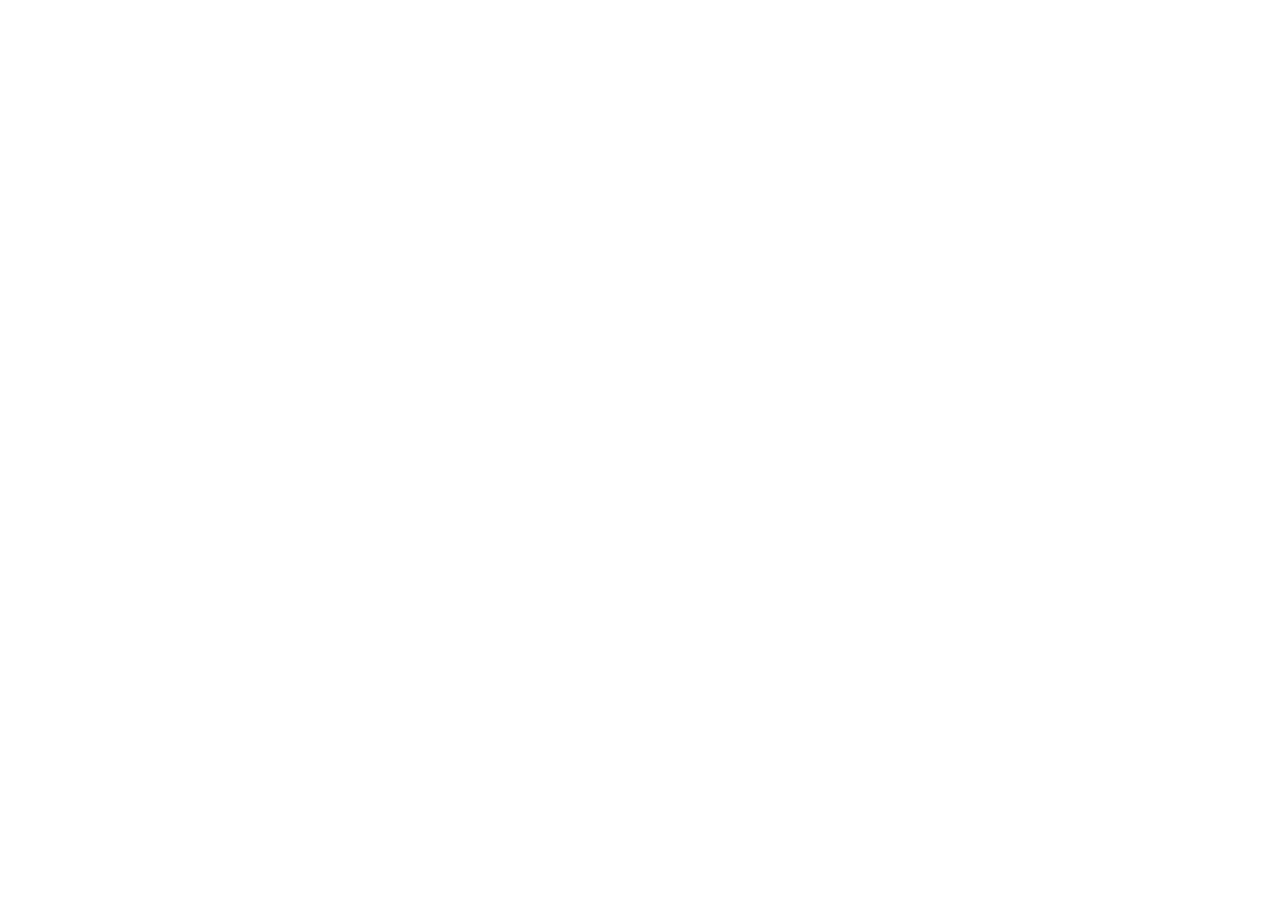
==== index.html @ d6279a49 "トップの動画を広告ムービー（日本語版／英語版）に。プレイ動画はその下のリンクへ" ====
<!DOCTYPE html>
<html lang="ja">
<head>
<meta charset="UTF-8">
<meta name="viewport" content="width=device-width, initial-scale=1">
<title>TRI-ELEMENTS 三属の戦記｜ブラウザで遊べる無料カードバトル</title>
<meta name="description" content="炎・水・草の三属性で戦う、ブラウザで遊べる無料カードバトルゲーム。PC・スマホ対応、登録不要。A free browser card battle game with three elements.">
<meta property="og:title" content="TRI-ELEMENTS 三属の戦記">
<meta property="og:description" content="炎は草に、草は水に、水は炎に強い。ブラウザで遊べる無料カードバトル。">
<meta property="og:image" content="https://chicken-ball.github.io/assets/og.jpg">
<meta property="og:type" content="website">
<meta name="theme-color" content="#0b0d16">
<link rel="icon" href="favicon.png">
<link rel="preconnect" href="https://fonts.googleapis.com">
<link rel="preconnect" href="https://fonts.gstatic.com" crossorigin>
<link rel="stylesheet" href="https://fonts.googleapis.com/css2?family=Zen+Kaku+Gothic+New:wght@400;500;700;900&display=swap">
<link rel="stylesheet" href="style.css">
</head>
<body>

<header class="top">
  <a class="brand" href="#">
    <img src="favicon.png" alt="" width="28" height="28">
    <span>TRI-ELEMENTS</span>
  </a>
  <nav class="menu" id="menu">
    <a href="#how"><span lang="ja">遊び方</span><span lang="en">How to play</span></a>
    <a href="#modes"><span lang="ja">モード</span><span lang="en">Modes</span></a>
    <a href="#rivals"><span lang="ja">ライバル</span><span lang="en">Rivals</span></a>
    <a href="#cards"><span lang="ja">カード</span><span lang="en">Cards</span></a>
    <a href="#updates"><span lang="ja">更新履歴</span><span lang="en">Updates</span></a>
    <a href="#voice"><span lang="ja">声を届ける</span><span lang="en">Feedback</span></a>
  </nav>
  <div class="tools">
    <button class="lang" id="langbtn" type="button" aria-label="Language">EN</button>
    <a class="play small" id="playtop" href="https://chicken-ball.itch.io/tri-elements" target="_blank" rel="noopener"><span lang="ja">遊ぶ</span><span lang="en">Play</span></a>
  </div>
</header>

<!-- ===== ヒーロー ===== -->
<section class="hero">
  <div class="hero-bg"></div>
  <div class="hero-in">
    <img class="logo" src="assets/title-logo.svg" alt="TRI-ELEMENTS 三属の戦記" lang="ja" width="520" height="184">
    <img class="logo" src="assets/title-logo-en.svg" alt="TRI-ELEMENTS: Chronicle of the Three" lang="en" width="520" height="184">
    <p class="lead" lang="ja">炎は草に、草は水に、水は炎に強い。<br>三つの力で戦う、ブラウザで遊べる無料カードバトル。</p>
    <p class="lead" lang="en">Fire beats Grass. Grass beats Water. Water beats Fire.<br>A free card battle game, right in your browser.</p>
    <div class="cta">
      <a class="play" id="playmain" href="https://chicken-ball.itch.io/tri-elements" target="_blank" rel="noopener">
        <span lang="ja">ブラウザで遊ぶ</span><span lang="en">Play in browser</span>
      </a>
      <a class="ghost" href="#where"><span lang="ja">ほかの遊べる場所</span><span lang="en">Other places to play</span></a>
    </div>
    <ul class="badges">
      <li lang="ja">無料</li><li lang="en">Free</li>
      <li lang="ja">登録不要</li><li lang="en">No sign-up</li>
      <li lang="ja">PC・スマホ</li><li lang="en">PC &amp; mobile</li>
      <li lang="ja">日本語／英語</li><li lang="en">EN / JA</li>
      <li lang="ja">広告なし</li><li lang="en">No ads</li>
    </ul>
  </div>
</section>

<!-- ===== 動画 ===== -->
<section class="video">
  <div class="wrap">
    <div class="yt" id="yt" data-ja="yBgnSmdAbbs" data-en="oS2bE16IE30" data-play="D_M2Em2y4sg">
      <img src="assets/shots/ja-02-battle.webp" alt="" loading="lazy">
      <button type="button" aria-label="Play trailer"><i></i></button>
    </div>
    <p class="vnote"><a href="https://youtu.be/D_M2Em2y4sg" target="_blank" rel="noopener"><span lang="ja">実際のプレイ動画も見る ↗</span><span lang="en">Watch real gameplay footage ↗</span></a></p>
  </div>
</section>

<!-- ===== 遊び方 ===== -->
<section id="how" class="how">
  <div class="wrap">
    <h2><span lang="ja">3つのルールで、遊べます</span><span lang="en">Three rules, and you're playing</span></h2>
    <div class="rules">
      <article>
        <svg class="tri" viewBox="0 0 120 110" aria-hidden="true">
          <path d="M60 14 L104 92 L16 92 Z" fill="none" stroke="#5a6478" stroke-width="2"/>
          <circle cx="60" cy="14" r="13" fill="#e0703a"/><circle cx="104" cy="92" r="13" fill="#4cc15a"/><circle cx="16" cy="92" r="13" fill="#3aa0e0"/>
          <text x="60" y="19" text-anchor="middle" font-size="12" fill="#fff" font-weight="900">炎</text>
          <text x="104" y="97" text-anchor="middle" font-size="12" fill="#fff" font-weight="900">草</text>
          <text x="16" y="97" text-anchor="middle" font-size="12" fill="#fff" font-weight="900">水</text>
          <path d="M72 30 L94 70" stroke="#e0703a" stroke-width="3" marker-end="url(#ar)"/>
          <path d="M88 92 L32 92" stroke="#4cc15a" stroke-width="3" marker-end="url(#ar)"/>
          <path d="M26 70 L48 30" stroke="#3aa0e0" stroke-width="3" marker-end="url(#ar)"/>
          <defs><marker id="ar" markerWidth="8" markerHeight="8" refX="6" refY="4" orient="auto"><path d="M0 0 L8 4 L0 8 Z" fill="#cbd3e1"/></marker></defs>
        </svg>
        <h3><span lang="ja">属性の相性</span><span lang="en">Elements</span></h3>
        <p lang="ja">有利な属性で攻撃すると、攻撃力+2。相手の色を見て、誰を出すか決めます。</p>
        <p lang="en">Attack with the advantaged element for +2 ATK. Read the enemy's colors before you play.</p>
      </article>
      <article>
        <div class="mode-pic"><span class="card-atk">⚔</span><span class="card-def">🛡</span></div>
        <h3><span lang="ja">攻めるか、守るか</span><span lang="en">Attack or defend</span></h3>
        <p lang="ja">モンスターは攻撃モードか防御モード。殴り合いで勝てない相手には、横に倒して受け止めます。</p>
        <p lang="en">Every monster is in Attack or Defense Mode. Can't win the fight? Turn it sideways and absorb the hit.</p>
      </article>
      <article>
        <div class="mode-pic slots"><i></i><i class="mid"></i><i></i></div>
        <h3><span lang="ja">並び順が勝敗を分ける</span><span lang="en">Where you stand matters</span></h3>
        <p lang="ja">場は3枠だけ。隣に誰がいるかで強さが変わるカードで、陣形を組み立てます。</p>
        <p lang="en">Only three slots. Some cards grow stronger depending on who stands beside them — build your formation.</p>
      </article>
    </div>
    <p class="note" lang="ja">最初の対戦が、遊び方を教えてくれます。説明書は要りません。</p>
    <p class="note" lang="en">The first battle teaches you how to play. No manual needed.</p>
  </div>
</section>

<!-- ===== モード ===== -->
<section id="modes" class="modes">
  <div class="wrap">
    <h2><span lang="ja">遊べるモード</span><span lang="en">Ways to play</span></h2>
    <div class="grid modes-grid">
      <article><img src="assets/icons/icon_adventure.webp" alt="" loading="lazy"><h3><span lang="ja">冒険</span><span lang="en">Adventure</span></h3><p lang="ja">9つのエリア、27人のライバル。それぞれが自分のデッキと戦い方を持っています。勝つとパックがもらえます。</p><p lang="en">Nine lands, 27 rivals, each with their own deck and style. Win to earn card packs.</p></article>
      <article><img src="assets/icons/icon_freebattle.webp" alt="" loading="lazy"><h3><span lang="ja">フリーバトル</span><span lang="en">Free Battle</span></h3><p lang="ja">好きな相手と、3段階の難しさで。「極」で5回勝つと、そのキャラクターのカードが手に入ります。</p><p lang="en">Any rival, three difficulties. Beat one five times on Extreme to earn their character card.</p></article>
      <article><img src="assets/icons/icon_draft.webp" alt="" loading="lazy"><h3><span lang="ja">選定の儀</span><span lang="en">Rite of Choosing</span></h3><p lang="ja">2枚1組から1枚を選んでその場でデッキを組み、5人と連戦。持っていないカードも使えます。</p><p lang="en">Draft a deck from pairs on the spot and fight five rivals in a row — even with cards you don't own.</p></article>
      <article><img src="assets/icons/icon_draft.webp" alt="" loading="lazy"><h3><span lang="ja">今日の選定の儀</span><span lang="en">Daily Rite</span></h3><p lang="ja">毎日、全員が同じカード・同じ相手。その日の最高点でランキング。水曜と土曜は特別ルールの日で、3位までに絵違いカードの景品。</p><p lang="en">Everyone gets the same cards and rivals each day. Compete on the ranking. Wednesdays and Saturdays are special rule days — the top 3 win an alternate-art card.</p></article>
      <article><img src="assets/icons/icon_collection.webp" alt="" loading="lazy"><h3><span lang="ja">図鑑とデッキ</span><span lang="en">Library &amp; decks</span></h3><p lang="ja">全182種のカードと、隠しキャラクターカード27種。デッキは8つまで保存できます。</p><p lang="en">182 cards plus 27 hidden character cards. Save up to eight decks.</p></article>
      <article><img src="assets/icons/icon_deck.webp" alt="" loading="lazy"><h3><span lang="ja">セーブの心配なし</span><span lang="en">Your save is safe</span></h3><p lang="ja">進行は自動で保存され、バックアップも自動。ブラウザのデータを消しても、復元コードで元に戻せます。</p><p lang="en">Progress saves automatically and is backed up. Clear your browser by mistake? A recovery code brings it all back.</p></article>
    </div>
  </div>
</section>

<!-- ===== ライバル ===== -->
<section id="rivals" class="rivals">
  <div class="wrap">
    <h2><span lang="ja">27人のライバル</span><span lang="en">27 rivals</span></h2>
    <p class="sub" lang="ja">草原の見習いから、星の王座に座る者まで。誰もが自分のデッキで待っています。</p>
    <p class="sub" lang="en">From a meadow apprentice to the one on the star throne — every one of them waits with a deck of their own.</p>
    <div id="rivalgrid" class="rivalgrid"></div>
  </div>
</section>

<!-- ===== カード ===== -->
<section id="cards" class="cards">
  <div class="wrap">
    <h2><span lang="ja">カード</span><span lang="en">The cards</span></h2>
    <p class="sub" lang="ja">第1弾から第5弾まで、全182種。パックを開けて集め、30枚のデッキを組みます。</p>
    <p class="sub" lang="en">182 cards across five sets. Open packs, collect them, and build your 30-card deck.</p>
    <div id="cardgrid" class="cardgrid"></div>
    <div class="alt">
      <div class="alt-pics">
        <img src="assets/alt/f03.webp" alt="" loading="lazy"><img src="assets/alt/w03.webp" alt="" loading="lazy"><img src="assets/alt/g07.webp" alt="" loading="lazy">
      </div>
      <div class="alt-text">
        <h3><span lang="ja">絵違いカード</span><span lang="en">Alternate-art cards</span></h3>
        <p lang="ja">背景まで描いた特別なイラストのカード。「今日の選定の儀」の特別ルールの日（水・土）に、ランキング3位までに入った人へ1枚ずつ。</p>
        <p lang="en">Special full-illustration versions of familiar cards. Awarded to the top 3 of the Daily Rite on special rule days (Wed &amp; Sat).</p>
      </div>
    </div>
  </div>
</section>

<!-- ===== スクリーンショット ===== -->
<section class="shots">
  <div class="wrap">
    <h2><span lang="ja">画面</span><span lang="en">Screens</span></h2>
    <div class="shotrow" id="shotrow"></div>
  </div>
</section>

<!-- ===== 遊べる場所 ===== -->
<section id="where" class="where">
  <div class="wrap">
    <h2><span lang="ja">遊べる場所</span><span lang="en">Where to play</span></h2>
    <div class="places">
      <a href="https://chicken-ball.itch.io/tri-elements" target="_blank" rel="noopener"><b>itch.io</b><span lang="ja">日本語／英語。更新がいちばん早い</span><span lang="en">EN / JA. Updated first</span></a>
      <a href="https://plicy.net/GamePlay/237147" target="_blank" rel="noopener" id="plicylink"><b>PLiCy</b><span lang="ja">日本のフリーゲーム投稿サイト</span><span lang="en">Japanese free-game site</span></a>
      <a href="https://freegame-mugen.jp/browser/game_15439.html" target="_blank" rel="noopener"><b><span lang="ja">フリーゲーム夢現</span><span lang="en">Freegame Mugen</span></b><span lang="ja">紹介ページとレビュー</span><span lang="en">Listing &amp; reviews (JA)</span></a>
      <a href="https://www.youtube.com/channel/UCMPZ3TIDnj241pJzRtJsGNg" target="_blank" rel="noopener"><b>YouTube</b><span lang="ja">紹介動画</span><span lang="en">Trailers</span></a>
    </div>
    <p class="note" lang="ja">セーブは遊んだ場所ごとに別です。別の場所へ移るときは、設定→データの「引き継ぎコード」を使ってください。</p>
    <p class="note" lang="en">Saves are separate per site. Use the transfer code in Settings → Data to move between them.</p>
  </div>
</section>

<!-- ===== 更新履歴 ===== -->
<section id="updates" class="updates">
  <div class="wrap">
    <h2><span lang="ja">更新履歴</span><span lang="en">Updates</span></h2>
    <ol class="timeline" id="timeline"></ol>
  </div>
</section>

<!-- ===== 声を届ける ===== -->
<section id="voice" class="voice">
  <div class="wrap narrow">
    <h2><span lang="ja">声を届ける</span><span lang="en">Send a word</span></h2>
    <p lang="ja">このゲームは、ひとりで作っています。「ここが難しかった」「このカードが好き」「ここが変」——ひとことで十分です。返事はできないことが多いですが、ぜんぶ読みます。</p>
    <p lang="en">This game is made by one person. "This part was too hard", "I love this card", "this looks broken" — a single line is plenty. I may not be able to reply, but I read everything.</p>
    <form id="voiceform" novalidate>
      <label><span lang="ja">名前（任意）</span><span lang="en">Name (optional)</span><input type="text" name="name" maxlength="40" autocomplete="nickname"></label>
      <label><span lang="ja">内容</span><span lang="en">Message</span><textarea name="msg" maxlength="2000" rows="5" required></textarea></label>
      <input type="text" name="hp" class="hp" tabindex="-1" autocomplete="off" aria-hidden="true">
      <div class="formrow">
        <button class="play" type="submit"><span lang="ja">送る</span><span lang="en">Send</span></button>
        <span class="formmsg" id="formmsg" aria-live="polite"></span>
      </div>
      <p class="tiny" lang="ja">名前と内容だけが作者に届きます。メールアドレスや端末の情報は送られません。</p>
      <p class="tiny" lang="en">Only your name and message are sent. No email address or device data.</p>
    </form>
  </div>
</section>

<footer class="foot">
  <div class="wrap">
    <div class="credits">
      <p><b>TRI-ELEMENTS 三属の戦記</b> — <span lang="ja">企画・制作</span><span lang="en">Made by</span> Chicken-Ball</p>
      <p lang="ja">カードとキャラクターのイラストにはAI生成画像を使い、人の手で選定・修正しています。音楽は制作者が許諾を得て使用しています。</p>
      <p lang="en">Card and character illustrations use AI-generated images, curated and retouched by hand. Music is used with permission.</p>
      <p lang="ja">ゲームは、難しさとカードの調整のために匿名の遊び方データ（どこまで進んだか・対戦の結果・使ったデッキ）を送ります。名前は送りません。ゲーム内の設定でいつでも止められます。</p>
      <p lang="en">The game sends anonymous play statistics (progress, battle results, decks used) to tune the balance. No names are sent. You can turn it off in the game's settings at any time.</p>
    </div>
    <p class="copy">© 2026 Chicken-Ball</p>
  </div>
</footer>

<script src="app.js"></script>
</body>
</html>
---- style.css ----
/* TRI-ELEMENTS ホームページ。ゲームと同じ、夜の地に金の差し色。軽く、読みやすく。 */
:root{
  --bg:#0b0d16;--bg2:#121626;--panel:#161b2c;--line:#2a3247;
  --ink:#eae4d4;--sub:#a8b0c0;--gold:#d9b25f;--gold2:#f3d27a;
  --fire:#e0703a;--water:#3aa0e0;--grass:#4cc15a;
  --font:"Zen Kaku Gothic New","Hiragino Sans","Yu Gothic",system-ui,sans-serif;
}
*{box-sizing:border-box}
html{scroll-behavior:smooth;scroll-padding-top:64px}
body{margin:0;background:var(--bg);color:var(--ink);font:16px/1.75 var(--font);-webkit-font-smoothing:antialiased}
img{max-width:100%;display:block}
a{color:var(--gold2)}
h2{font-size:clamp(22px,3.4vw,30px);font-weight:900;letter-spacing:.02em;margin:0 0 10px;text-wrap:balance}
h2::after{content:"";display:block;width:44px;height:3px;margin-top:10px;background:linear-gradient(90deg,var(--fire),var(--water),var(--grass));border-radius:2px}
h3{font-size:17px;font-weight:900;margin:8px 0 4px}
p{margin:6px 0}
.wrap{max-width:1080px;margin:0 auto;padding:0 20px}
.wrap.narrow{max-width:680px}
section{padding:64px 0}
.sub{color:var(--sub);max-width:640px}
.note{color:var(--sub);font-size:14px;margin-top:18px}
.tiny{color:var(--sub);font-size:12.5px}

/* 言語：body[data-lang] に合わないほうを消す */
[lang="en"]{display:none}
body[data-lang="en"] [lang="en"]{display:revert}
body[data-lang="en"] [lang="ja"]{display:none}
body[data-lang="en"] span[lang="en"],body span[lang="ja"]{display:inline}
body[data-lang="en"] span[lang="ja"]{display:none}
body[data-lang="en"] img.logo[lang="en"]{display:block}
body[data-lang="en"] li[lang="en"]{display:inline-block}

/* ---- ヘッダー ---- */
.top{position:sticky;top:0;z-index:20;display:flex;align-items:center;gap:16px;padding:10px 20px;
  background:#0b0d16cc;backdrop-filter:blur(10px);border-bottom:1px solid #ffffff12}
.brand{display:flex;align-items:center;gap:8px;color:var(--ink);text-decoration:none;font-weight:900;letter-spacing:.06em}
.brand img{border-radius:6px}
.menu{display:flex;gap:18px;margin-left:auto;font-size:14px}
.menu a{color:var(--sub);text-decoration:none;font-weight:700}
.menu a:hover{color:var(--ink)}
.tools{display:flex;align-items:center;gap:10px}
.lang{background:none;border:1px solid var(--line);color:var(--sub);border-radius:999px;padding:4px 12px;font:700 13px var(--font);cursor:pointer}
.lang:hover{color:var(--ink);border-color:var(--sub)}
@media (max-width:760px){.menu{display:none}}

/* ---- ボタン ---- */
.play{display:inline-flex;align-items:center;justify-content:center;gap:8px;padding:14px 30px;border-radius:12px;border:1px solid #ffe9a8;
  background:linear-gradient(180deg,#f3d27a,#c9942e);color:#231804;font-weight:900;font-size:17px;text-decoration:none;
  box-shadow:0 6px 18px #f3d27a33,inset 0 1px 0 #fff6;cursor:pointer;transition:transform .12s}
.play:hover{transform:translateY(-1px)}
.play.small{padding:7px 16px;font-size:14px;border-radius:9px}
.ghost{display:inline-flex;align-items:center;padding:13px 22px;border-radius:12px;border:1px solid #ffffff33;color:var(--ink);text-decoration:none;font-weight:700}
.ghost:hover{border-color:#ffffff66}

/* ---- ヒーロー ---- */
.hero{position:relative;min-height:min(78vh,720px);display:flex;align-items:center;padding:56px 20px;overflow:hidden;isolation:isolate}
.hero-bg{position:absolute;inset:0;z-index:-1;background:url(assets/title-bg.webp) center 45%/cover no-repeat}
.hero-bg::after{content:"";position:absolute;inset:0;background:linear-gradient(180deg,#0b0d1655,#0b0d16aa 60%,var(--bg) 100%)}
.hero-in{max-width:760px;margin:0 auto;text-align:center}
.logo{width:min(520px,86vw);height:auto;margin:0 auto 14px;filter:drop-shadow(0 6px 16px #000c)}
.lead{font-size:clamp(15px,2.2vw,19px);font-weight:700;color:#fff4d4;text-shadow:0 2px 8px #000c;text-wrap:balance}
.cta{display:flex;flex-wrap:wrap;gap:12px;justify-content:center;margin:22px 0 14px}
.badges{list-style:none;display:flex;flex-wrap:wrap;gap:8px;justify-content:center;padding:0;margin:0}
.badges li{display:inline-block;font-size:12.5px;font-weight:700;color:#d9c48f;border:1px solid #d9b25f55;border-radius:999px;padding:3px 12px;background:#0b0d1688}

/* ---- 動画 ---- */
.video{padding:0 0 40px}
.yt{position:relative;aspect-ratio:16/9;border-radius:14px;overflow:hidden;border:1px solid var(--line);background:#000;box-shadow:0 20px 50px #0009}
.yt img{width:100%;height:100%;object-fit:cover;opacity:.85}
.yt iframe{position:absolute;inset:0;width:100%;height:100%;border:0}
.yt button{position:absolute;inset:0;margin:auto;width:84px;height:84px;border-radius:50%;border:0;background:#0b0d16cc;cursor:pointer;box-shadow:0 0 0 6px #f3d27a44}
.yt button i{position:absolute;left:34px;top:26px;border-style:solid;border-width:16px 0 16px 26px;border-color:transparent transparent transparent var(--gold2)}
.yt button:hover{background:#0b0d16}

/* ---- 遊び方 ---- */
.rules{display:grid;grid-template-columns:repeat(auto-fit,minmax(240px,1fr));gap:18px;margin-top:22px}
.rules article{background:var(--panel);border:1px solid var(--line);border-radius:14px;padding:18px 18px 14px}
.rules article p{color:var(--sub);font-size:14.5px}
.tri{width:130px;height:auto;margin:0 auto 4px;display:block}
.mode-pic{height:120px;display:flex;align-items:center;justify-content:center;gap:16px;font-size:40px}
.card-atk,.card-def{display:inline-flex;align-items:center;justify-content:center;width:56px;height:76px;border-radius:8px;border:2px solid #5a6478;background:#0f1420}
.card-def{transform:rotate(90deg)}
.slots i{display:block;width:44px;height:60px;border-radius:7px;border:2px dashed #5a6478}
.slots i.mid{border-style:solid;border-color:var(--gold);box-shadow:0 0 14px #f3d27a55}

/* ---- モード ---- */
.modes{background:var(--bg2)}
.grid{display:grid;gap:16px;margin-top:22px}
.modes-grid{grid-template-columns:repeat(auto-fit,minmax(260px,1fr))}
.modes-grid article{display:grid;grid-template-columns:52px 1fr;column-gap:14px;background:var(--panel);border:1px solid var(--line);border-radius:14px;padding:16px}
.modes-grid img{grid-row:1/3;width:52px;height:52px;border-radius:10px}
.modes-grid h3{margin:0}
.modes-grid p{grid-column:2;color:var(--sub);font-size:14px;margin:2px 0 0}

/* ---- ライバル ---- */
.rivalgrid{display:grid;grid-template-columns:repeat(auto-fill,minmax(150px,1fr));gap:12px;margin-top:22px}
.rival{margin:0;position:relative;aspect-ratio:1;border-radius:12px;overflow:hidden;background:#0f1420;border:1px solid var(--line)}
.rival img{width:100%;height:100%;object-fit:cover;object-position:top;transition:transform .35s}
.rival:hover img{transform:scale(1.05)}
.rival b{position:absolute;left:0;right:0;bottom:0;padding:24px 10px 8px;font-size:12.5px;line-height:1.3;
  background:linear-gradient(0deg,#0b0d16ee,#0b0d1600);color:#fff}
.rival b small{display:block;font-size:10.5px;color:var(--gold);font-weight:700}
.rival.boss{border-color:#d9b25f88}
.area-h{grid-column:1/-1;margin:16px 0 -4px;font-size:13px;color:var(--gold);font-weight:900;letter-spacing:.06em}
.area-h span{color:var(--sub);font-weight:400;margin-left:8px}

/* ---- カード ---- */
.cardgrid{display:grid;grid-template-columns:repeat(auto-fill,minmax(150px,1fr));gap:14px;margin-top:22px}
.ccard{aspect-ratio:106/176;border-radius:9px;overflow:hidden;position:relative;background:linear-gradient(180deg,#232d3c,#141b25);border:2px solid #3a4657;box-shadow:0 3px 9px #0009}
.ccard.fire{border-color:#a9522a}.ccard.water{border-color:#2c6f9a}.ccard.grass{border-color:#3c8a44}.ccard.none{border-color:#7b7f8c}
.ccard.legend{border-color:var(--gold);box-shadow:0 0 16px #f3d27a44}
.ccard img{width:100%;height:50%;object-fit:contain;margin-top:24px;background:#080b11}
.ccard .nm{position:absolute;top:0;left:0;right:0;padding:4px 28px 4px 8px;font-size:12.5px;font-weight:900;color:#fff;background:#0b0d16aa;white-space:nowrap;overflow:hidden;text-overflow:ellipsis}
.ccard .cost{position:absolute;top:3px;right:4px;width:22px;height:22px;border-radius:50%;background:var(--gold);color:#231804;font-size:12px;font-weight:900;display:flex;align-items:center;justify-content:center}
.ccard .st{position:absolute;bottom:0;left:0;right:0;display:flex;justify-content:space-between;padding:5px 9px;font-size:13px;font-weight:900}
.ccard .st .a{color:#ffb38a}.ccard .st .d{color:#9ad0ff}
.ccard .tx{position:absolute;top:calc(50% + 28px);bottom:26px;left:0;right:0;padding:0 9px;font-size:12px;line-height:1.4;color:#e4ddcc;overflow:hidden}
.alt{display:grid;grid-template-columns:1.2fr 1fr;gap:22px;align-items:center;margin-top:34px;background:var(--panel);border:1px solid #d9b25f55;border-radius:16px;padding:18px}
.alt-pics{display:grid;grid-template-columns:repeat(3,1fr);gap:8px}
.alt-pics img{aspect-ratio:1;object-fit:cover;border-radius:10px;border:1px solid #d9b25f66}
.alt-text p{color:var(--sub);font-size:14.5px}
@media (max-width:640px){.alt{grid-template-columns:1fr}}

/* ---- スクショ ---- */
.shots{background:var(--bg2)}
.shotrow{display:flex;gap:12px;overflow-x:auto;padding:22px 0 10px;scroll-snap-type:x mandatory}
.shotrow img{height:min(52vw,300px);width:auto;aspect-ratio:16/9;object-fit:cover;border-radius:10px;border:1px solid var(--line);scroll-snap-align:start;flex:none}

/* ---- 場所 ---- */
.places{display:grid;grid-template-columns:repeat(auto-fit,minmax(200px,1fr));gap:12px;margin-top:22px}
.places a{display:flex;flex-direction:column;gap:2px;padding:16px;border-radius:12px;background:var(--panel);border:1px solid var(--line);color:var(--ink);text-decoration:none}
.places a b{font-size:17px}
.places a span{color:var(--sub);font-size:13px}
.places a:hover{border-color:var(--gold)}

/* ---- 更新履歴 ---- */
.timeline{list-style:none;padding:0;margin:22px 0 0;border-left:2px solid var(--line)}
.timeline li{position:relative;padding:0 0 22px 22px}
.timeline li::before{content:"";position:absolute;left:-7px;top:9px;width:12px;height:12px;border-radius:50%;background:var(--gold);box-shadow:0 0 0 4px var(--bg)}
.timeline time{font-size:12.5px;color:var(--gold);font-weight:900;letter-spacing:.06em}
.timeline h3{margin:2px 0 4px}
.timeline ul{margin:0;padding-left:18px;color:var(--sub);font-size:14px}
.timeline li li{padding:0;margin:2px 0}
.timeline li li::before{display:none}

/* ---- 声 ---- */
.voice{background:var(--bg2)}
.voice form{margin-top:18px;display:flex;flex-direction:column;gap:12px}
.voice label{display:flex;flex-direction:column;gap:4px;font-size:13.5px;font-weight:700;color:var(--sub)}
.voice input,.voice textarea{font:15px var(--font);color:var(--ink);background:#0f1420;border:1px solid var(--line);border-radius:10px;padding:10px 12px}
.voice input:focus,.voice textarea:focus{outline:2px solid #f3d27a88;border-color:var(--gold)}
.hp{position:absolute;left:-9999px;width:1px;height:1px;opacity:0}
.formrow{display:flex;align-items:center;gap:14px;flex-wrap:wrap}
.formmsg{font-size:14px;color:var(--gold2)}

/* ---- フッター ---- */
.foot{padding:40px 0 60px;border-top:1px solid var(--line)}
.credits p{color:var(--sub);font-size:13px}
.copy{margin-top:18px;color:#6f7a90;font-size:12px}

@media (prefers-reduced-motion:reduce){*{transition:none!important;scroll-behavior:auto}}

.vnote{margin:10px 0 0;text-align:center;font-size:13.5px}
.vnote a{color:var(--sub);text-decoration:none;border-bottom:1px solid currentColor}
.vnote a:hover{color:var(--gold2)}
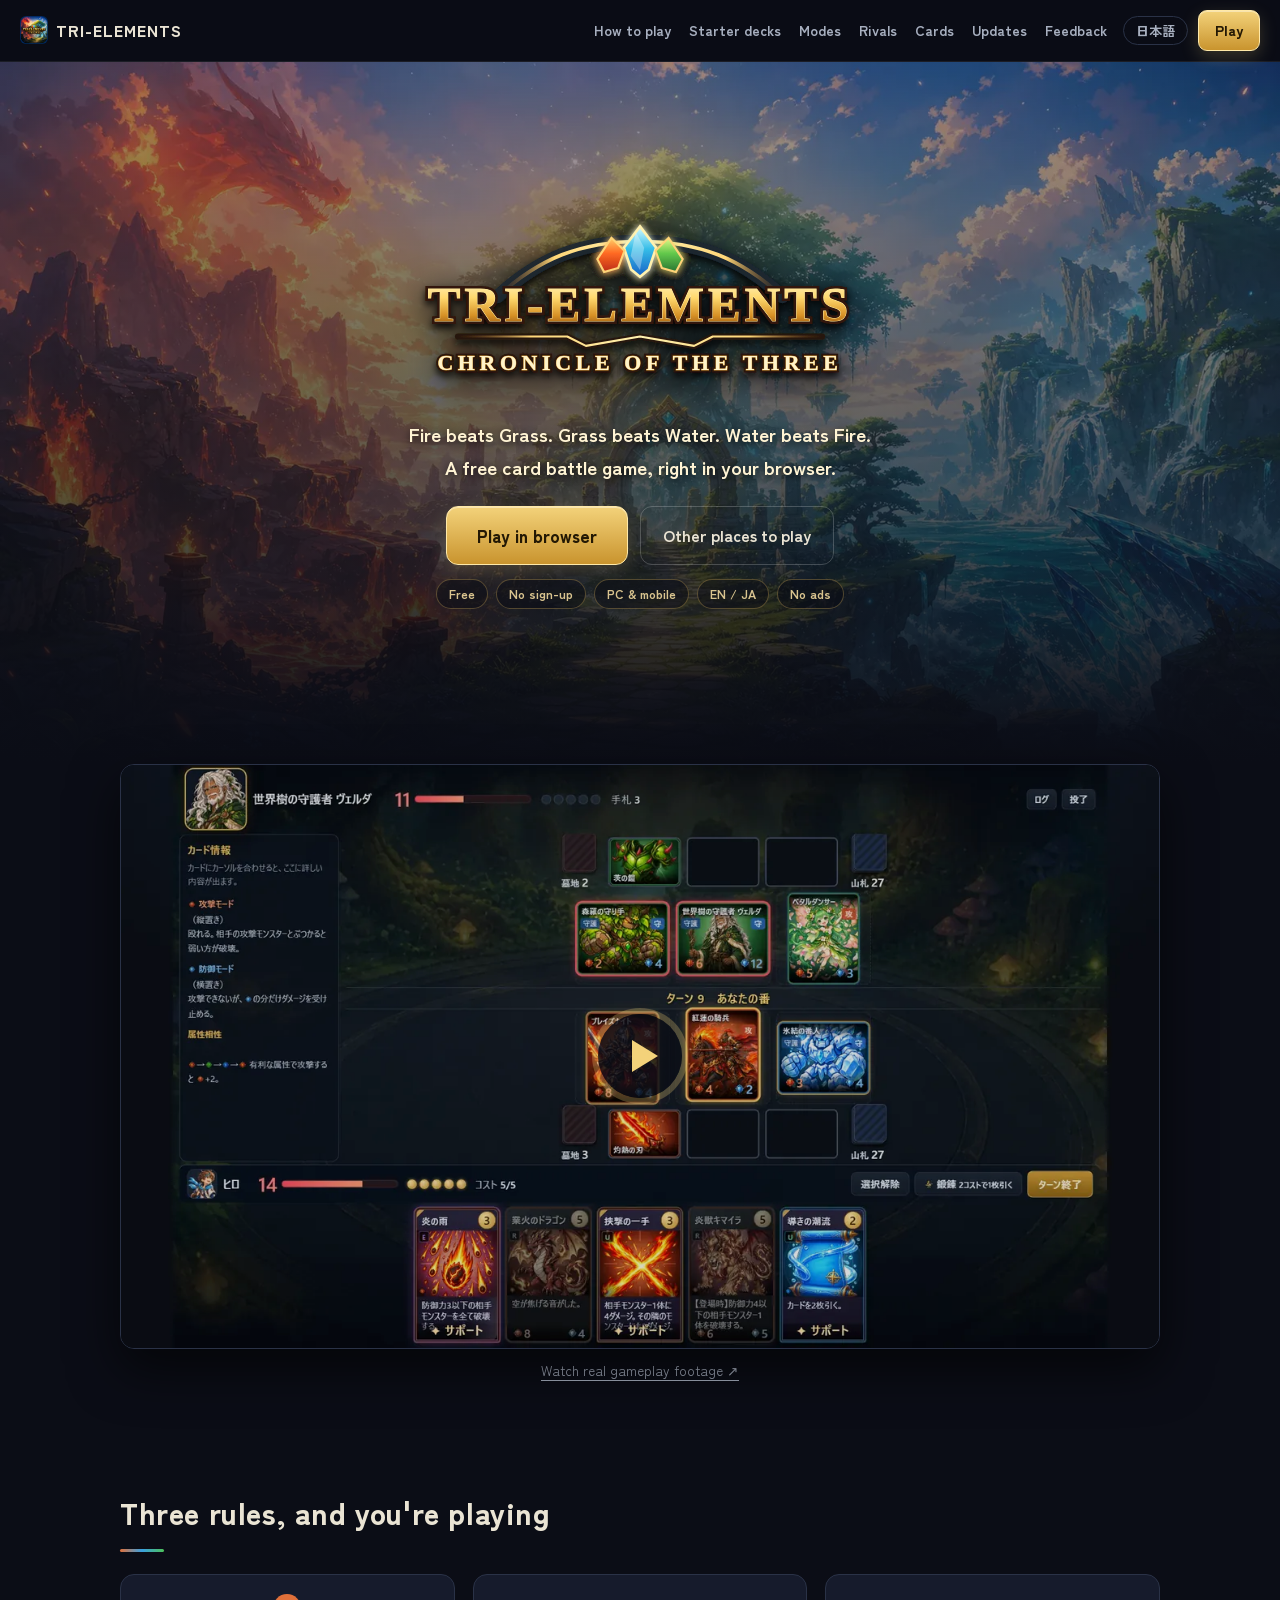
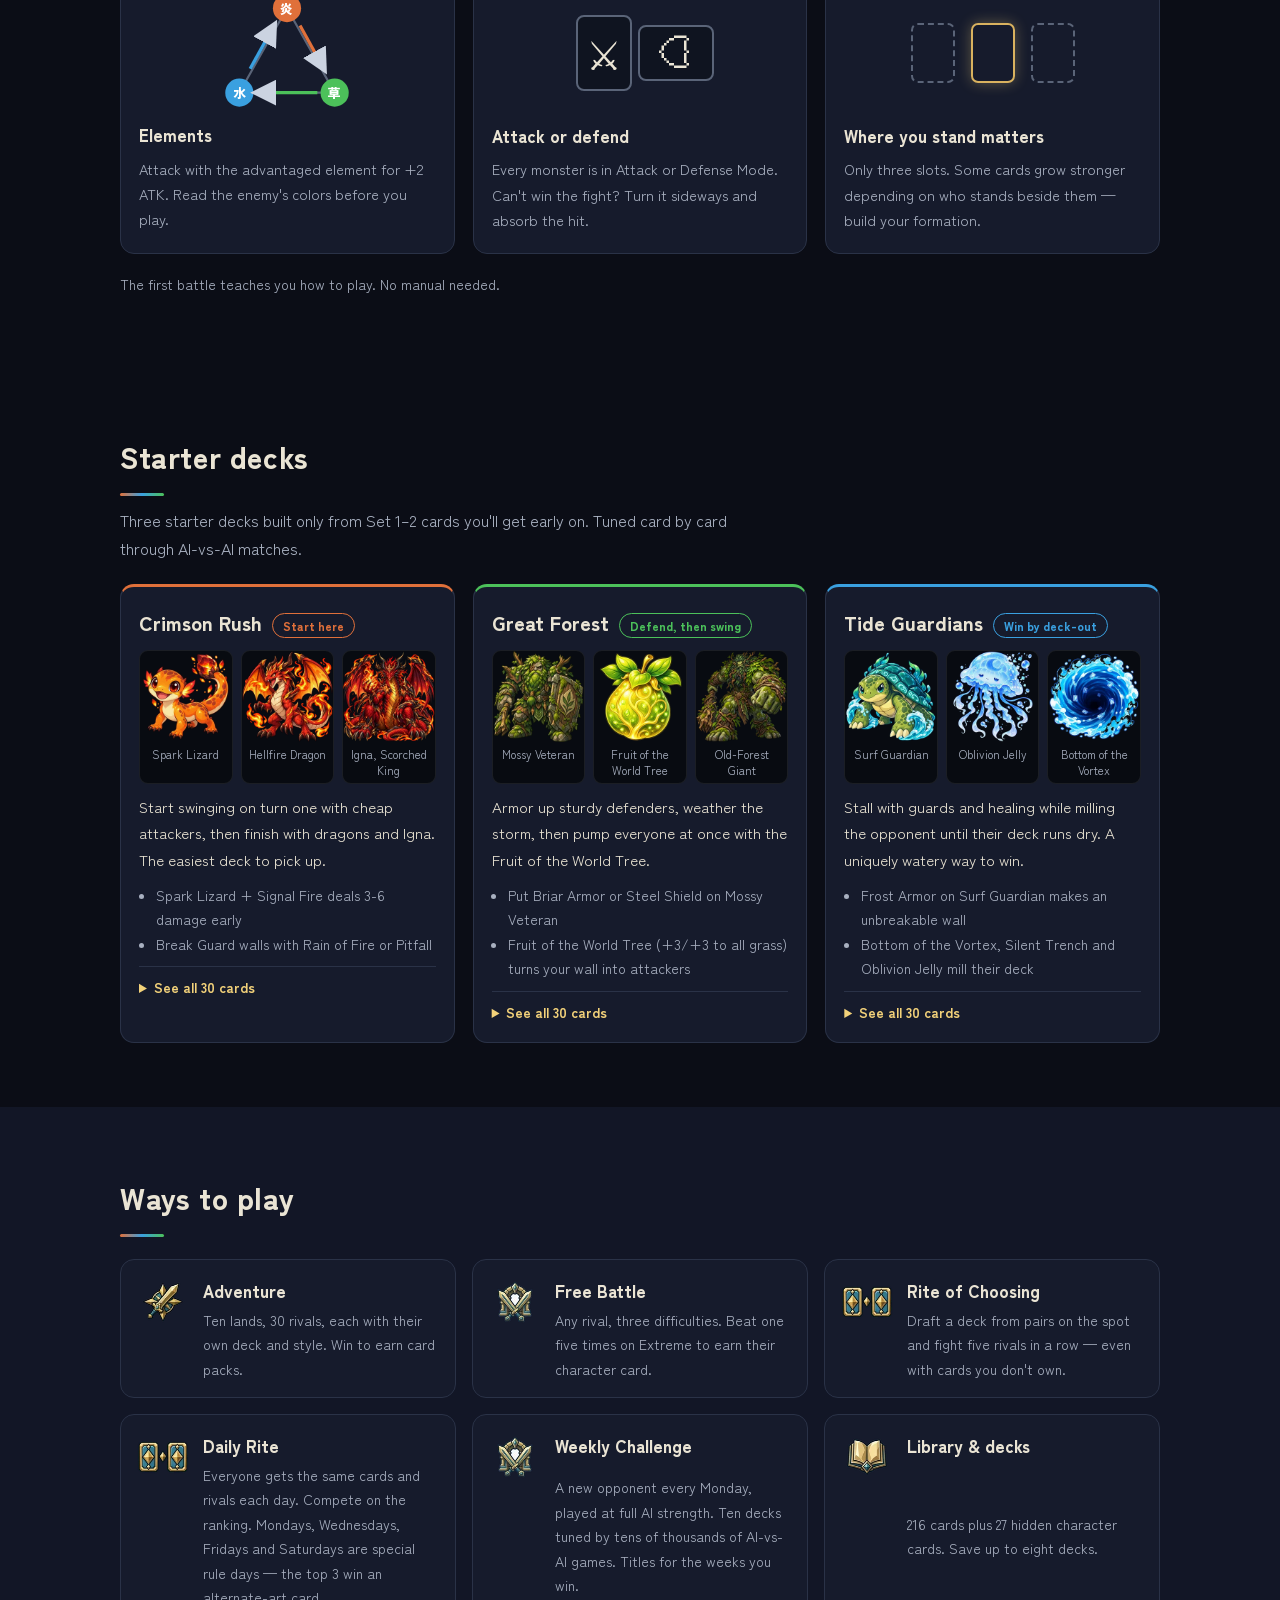
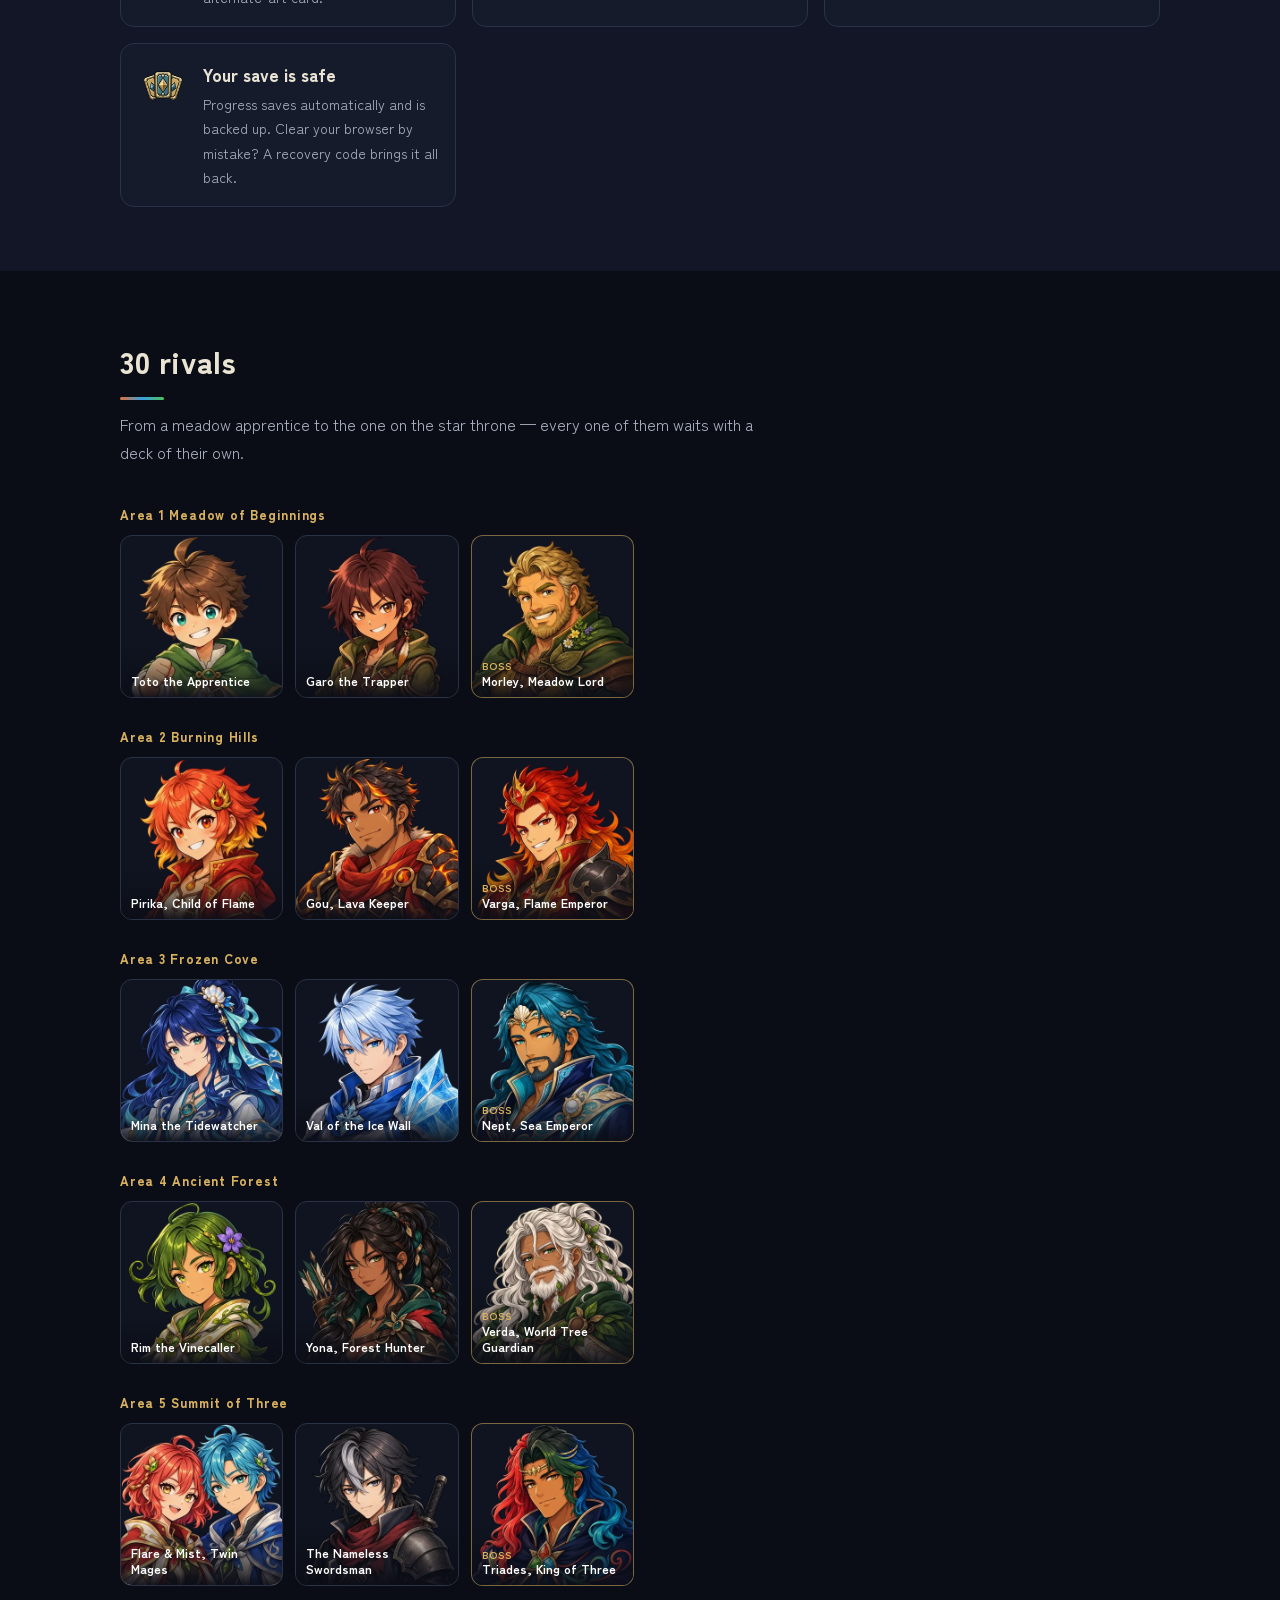
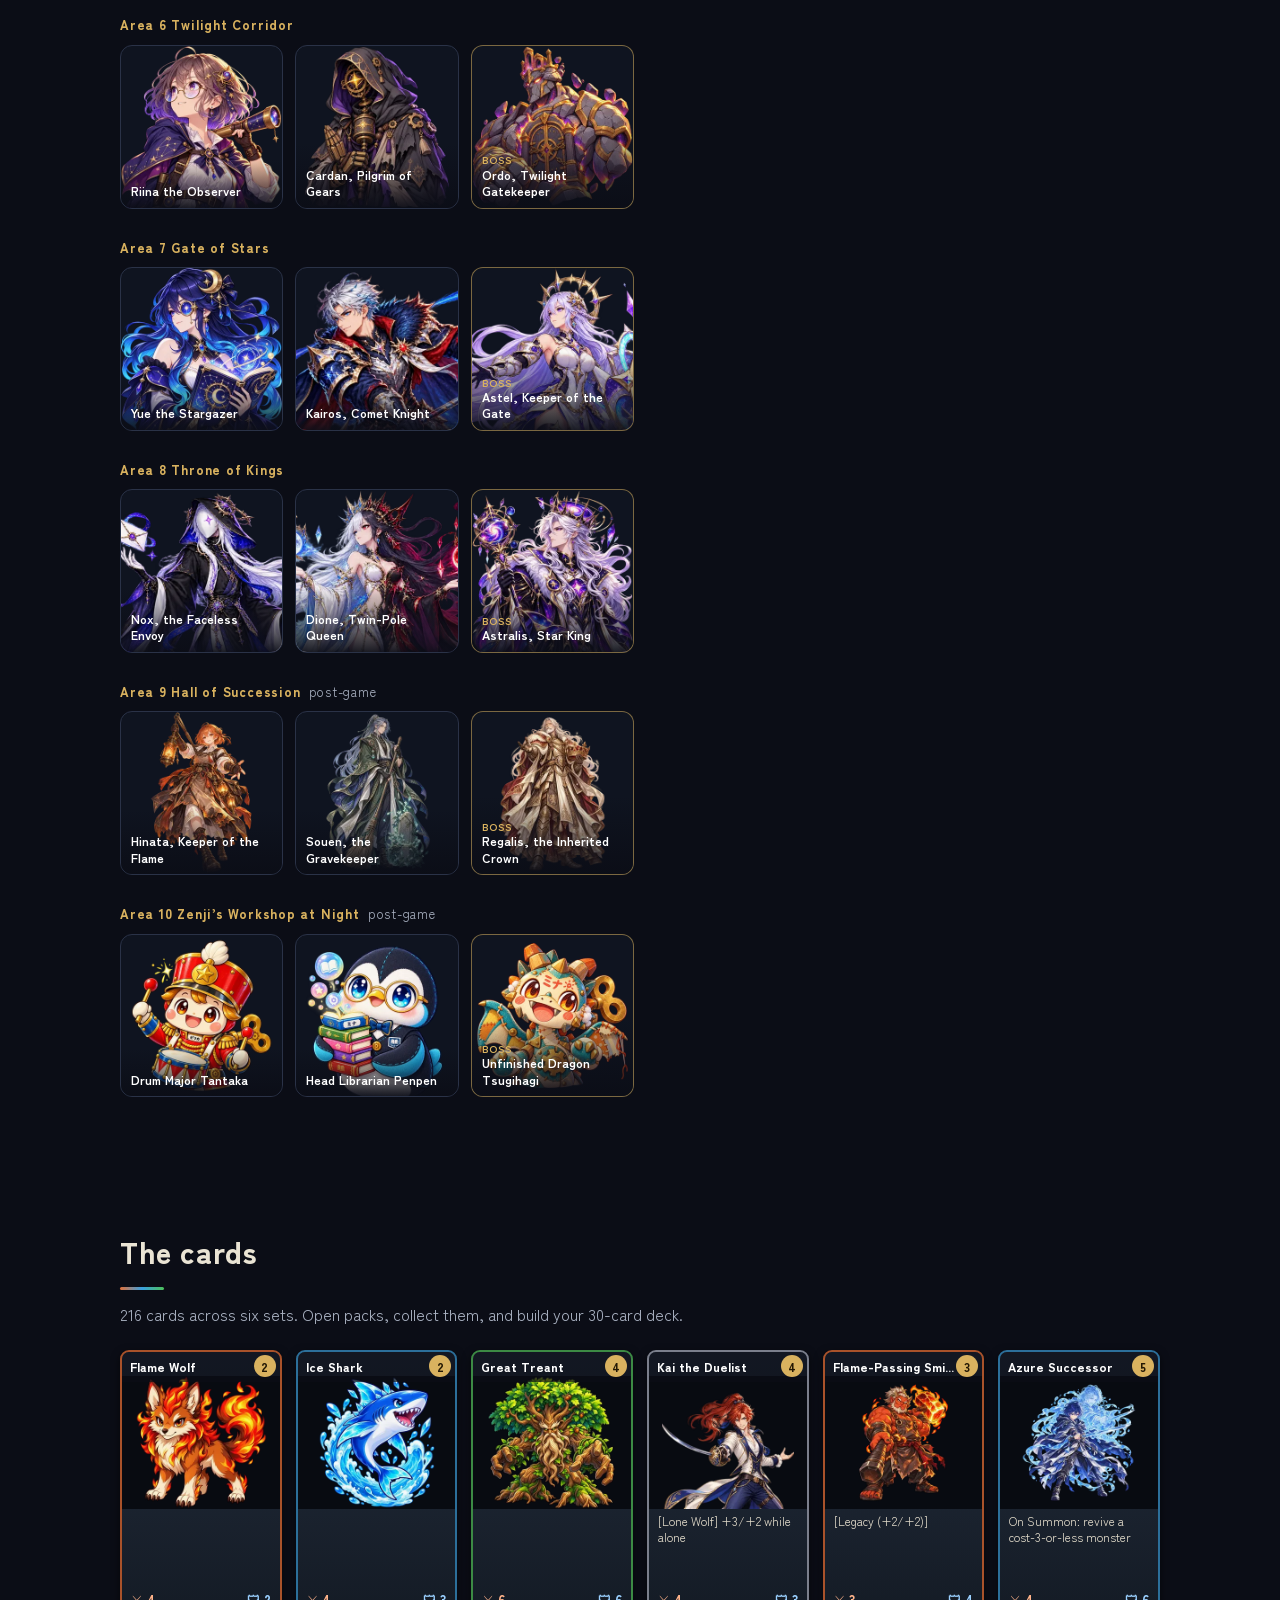
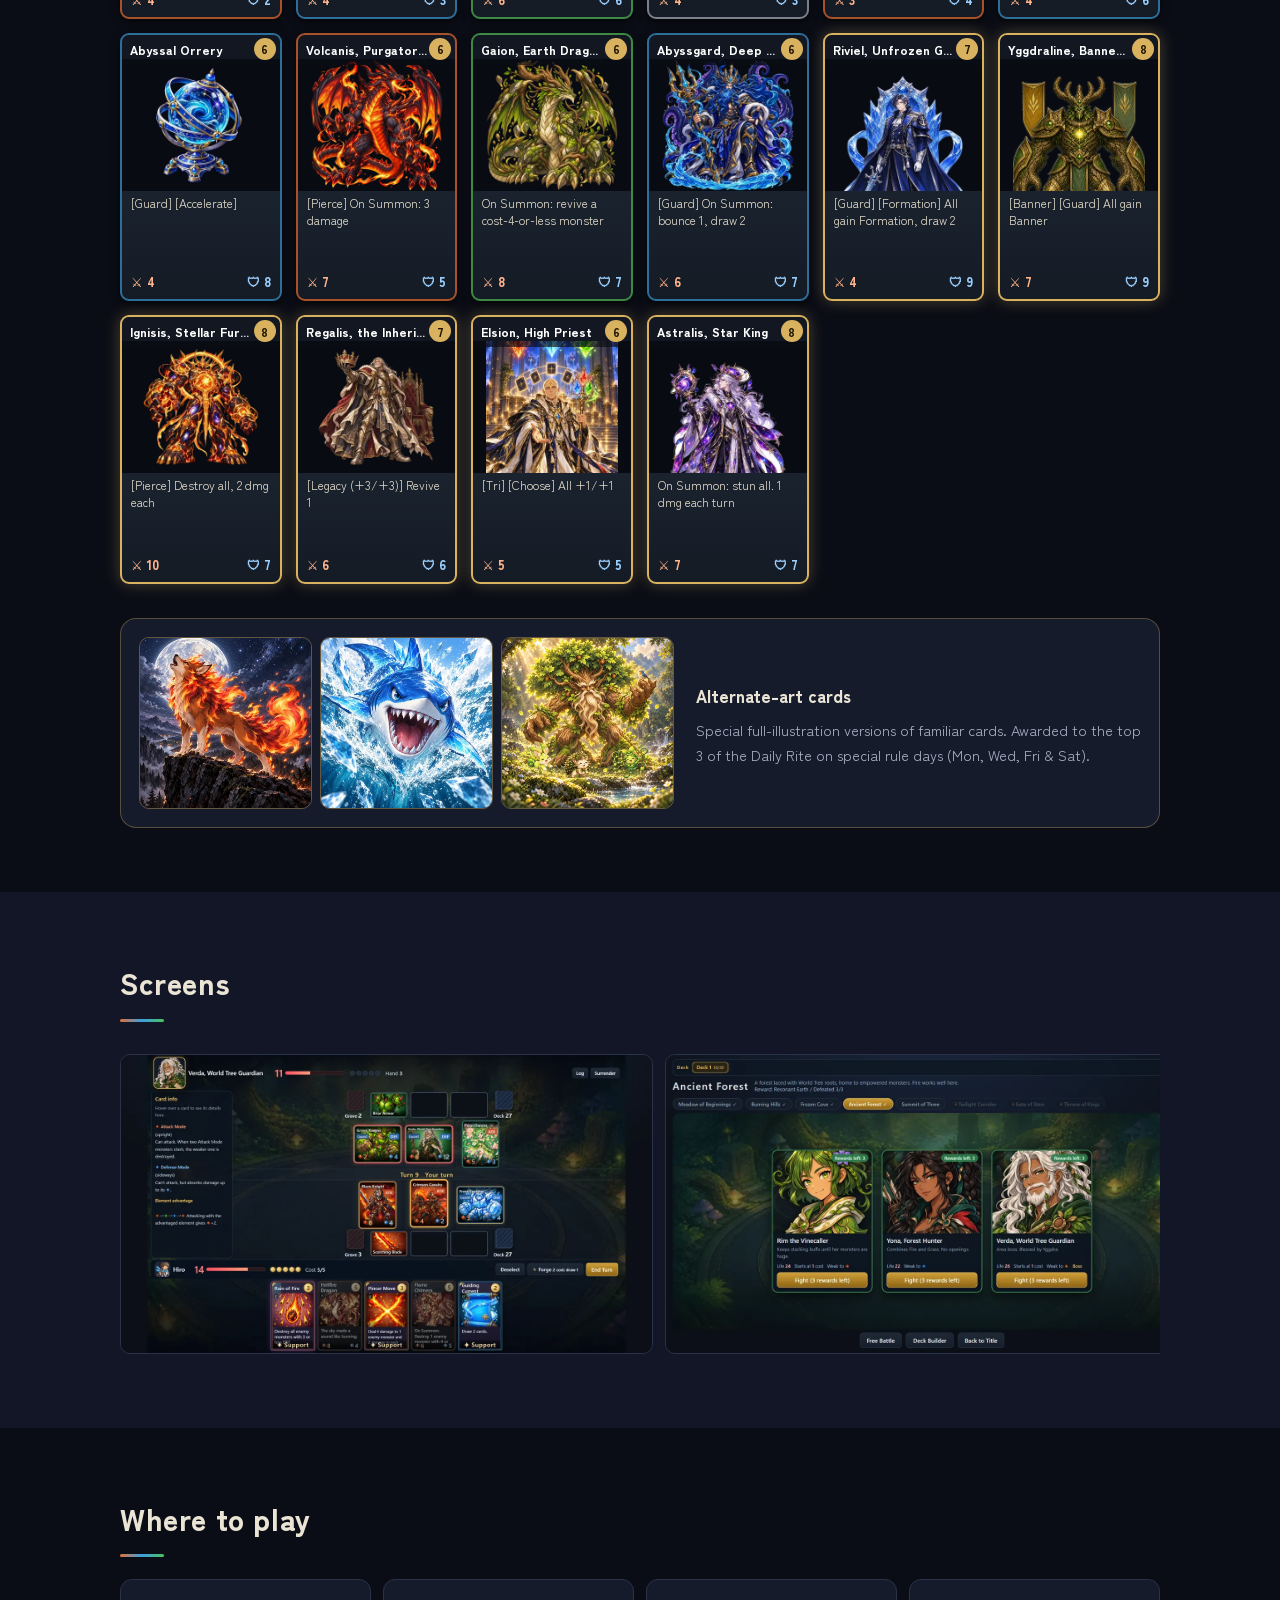
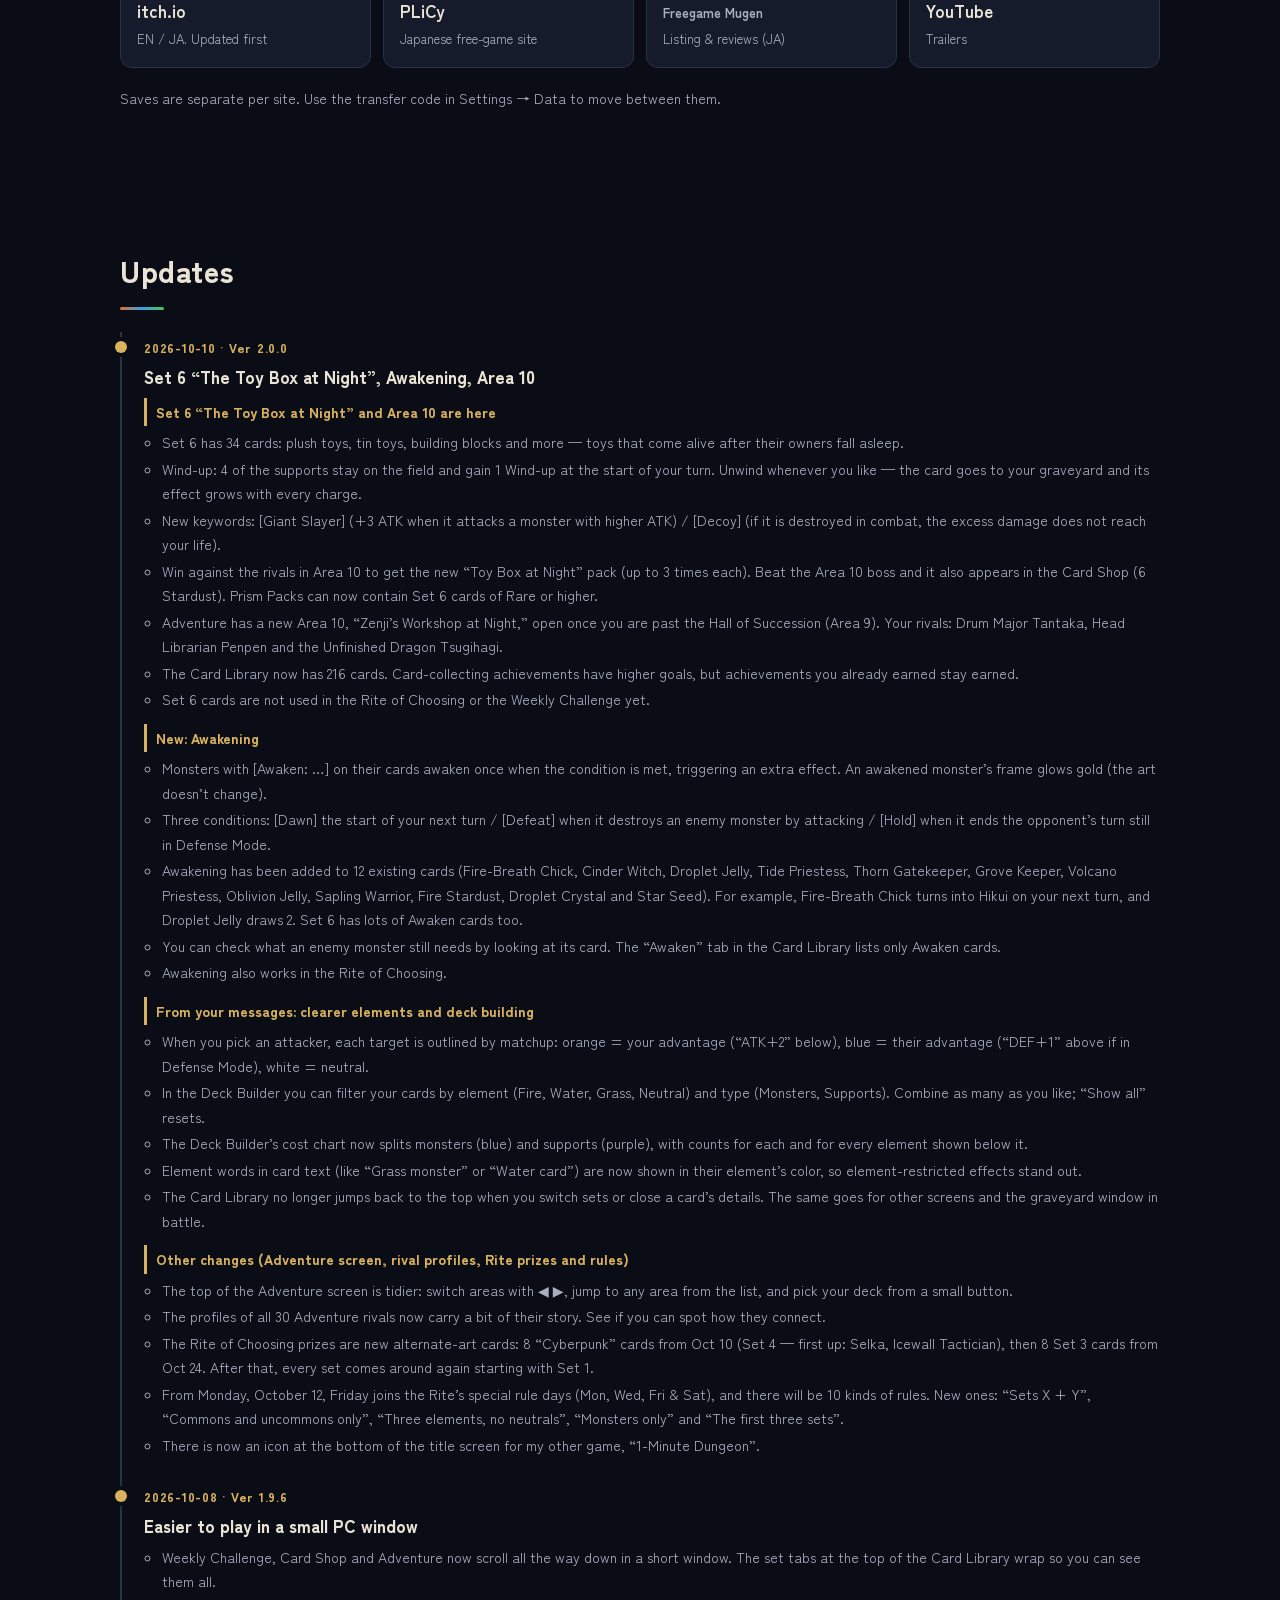
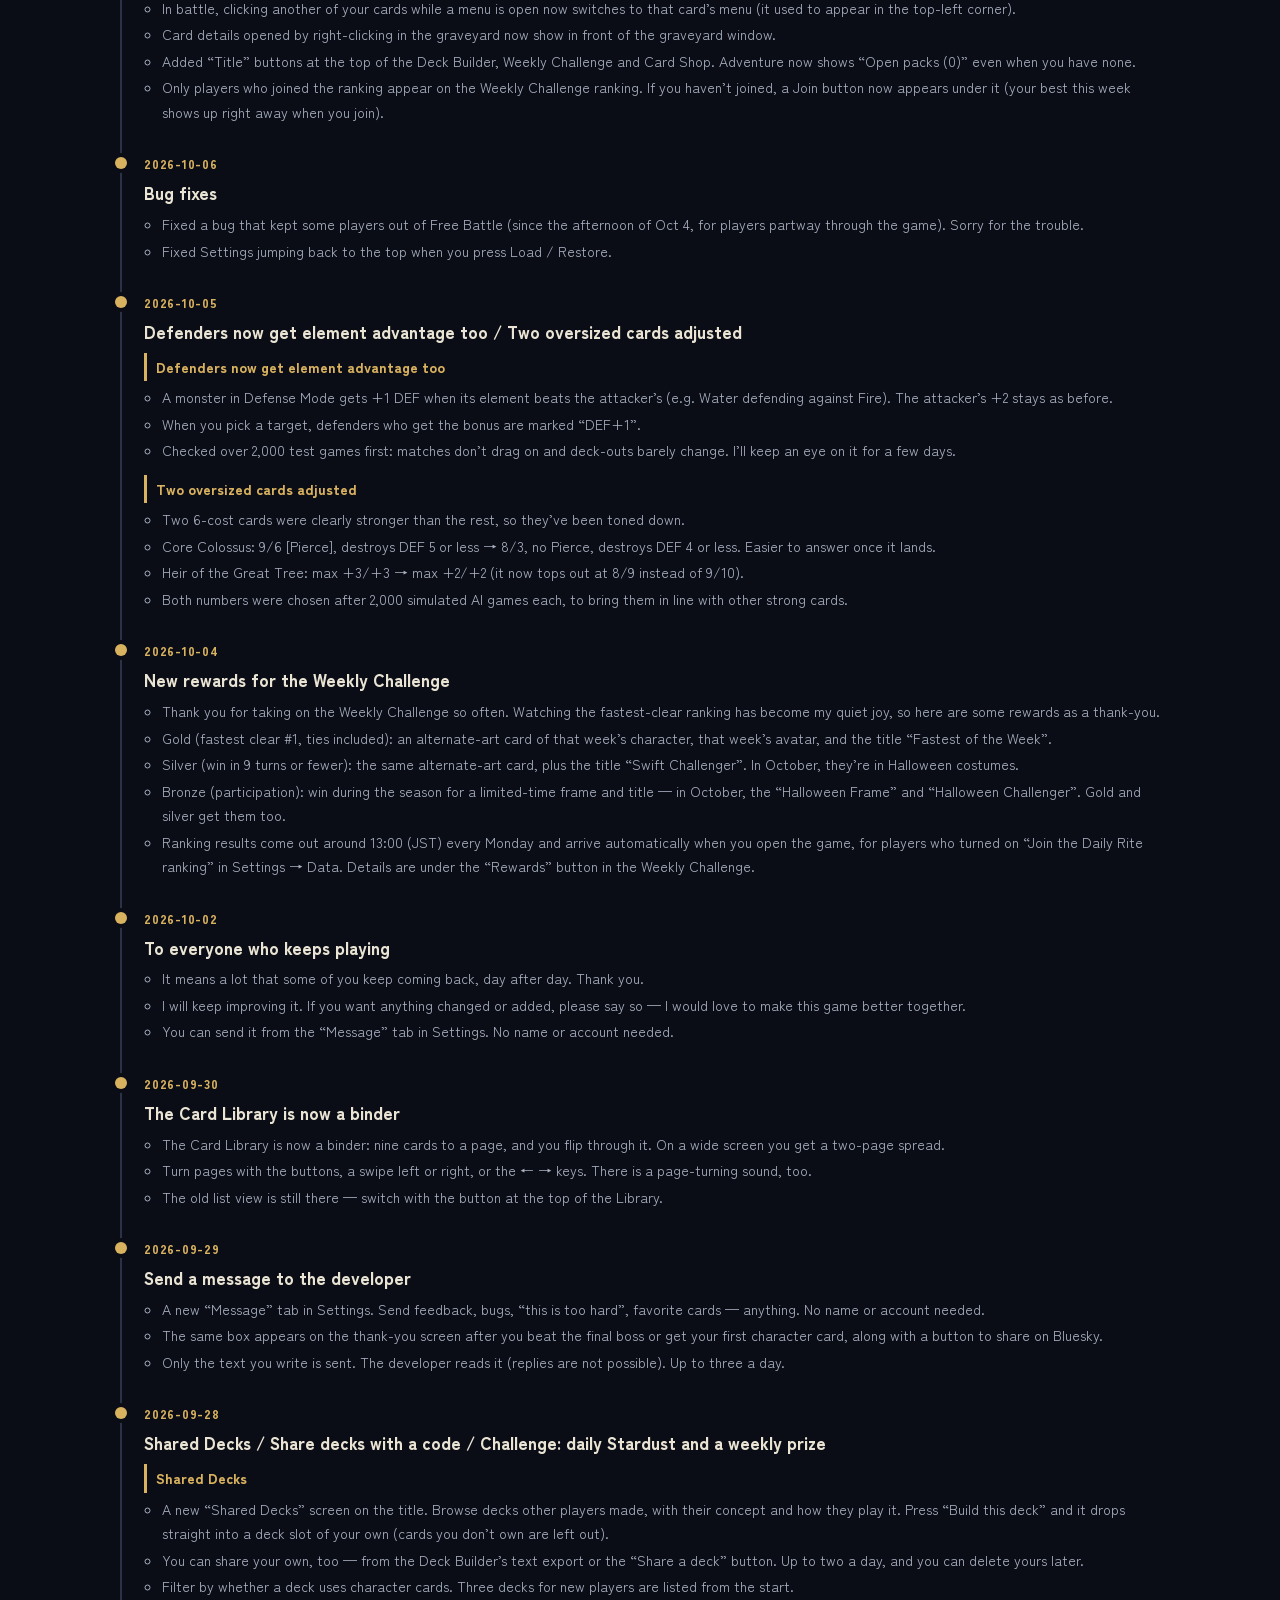
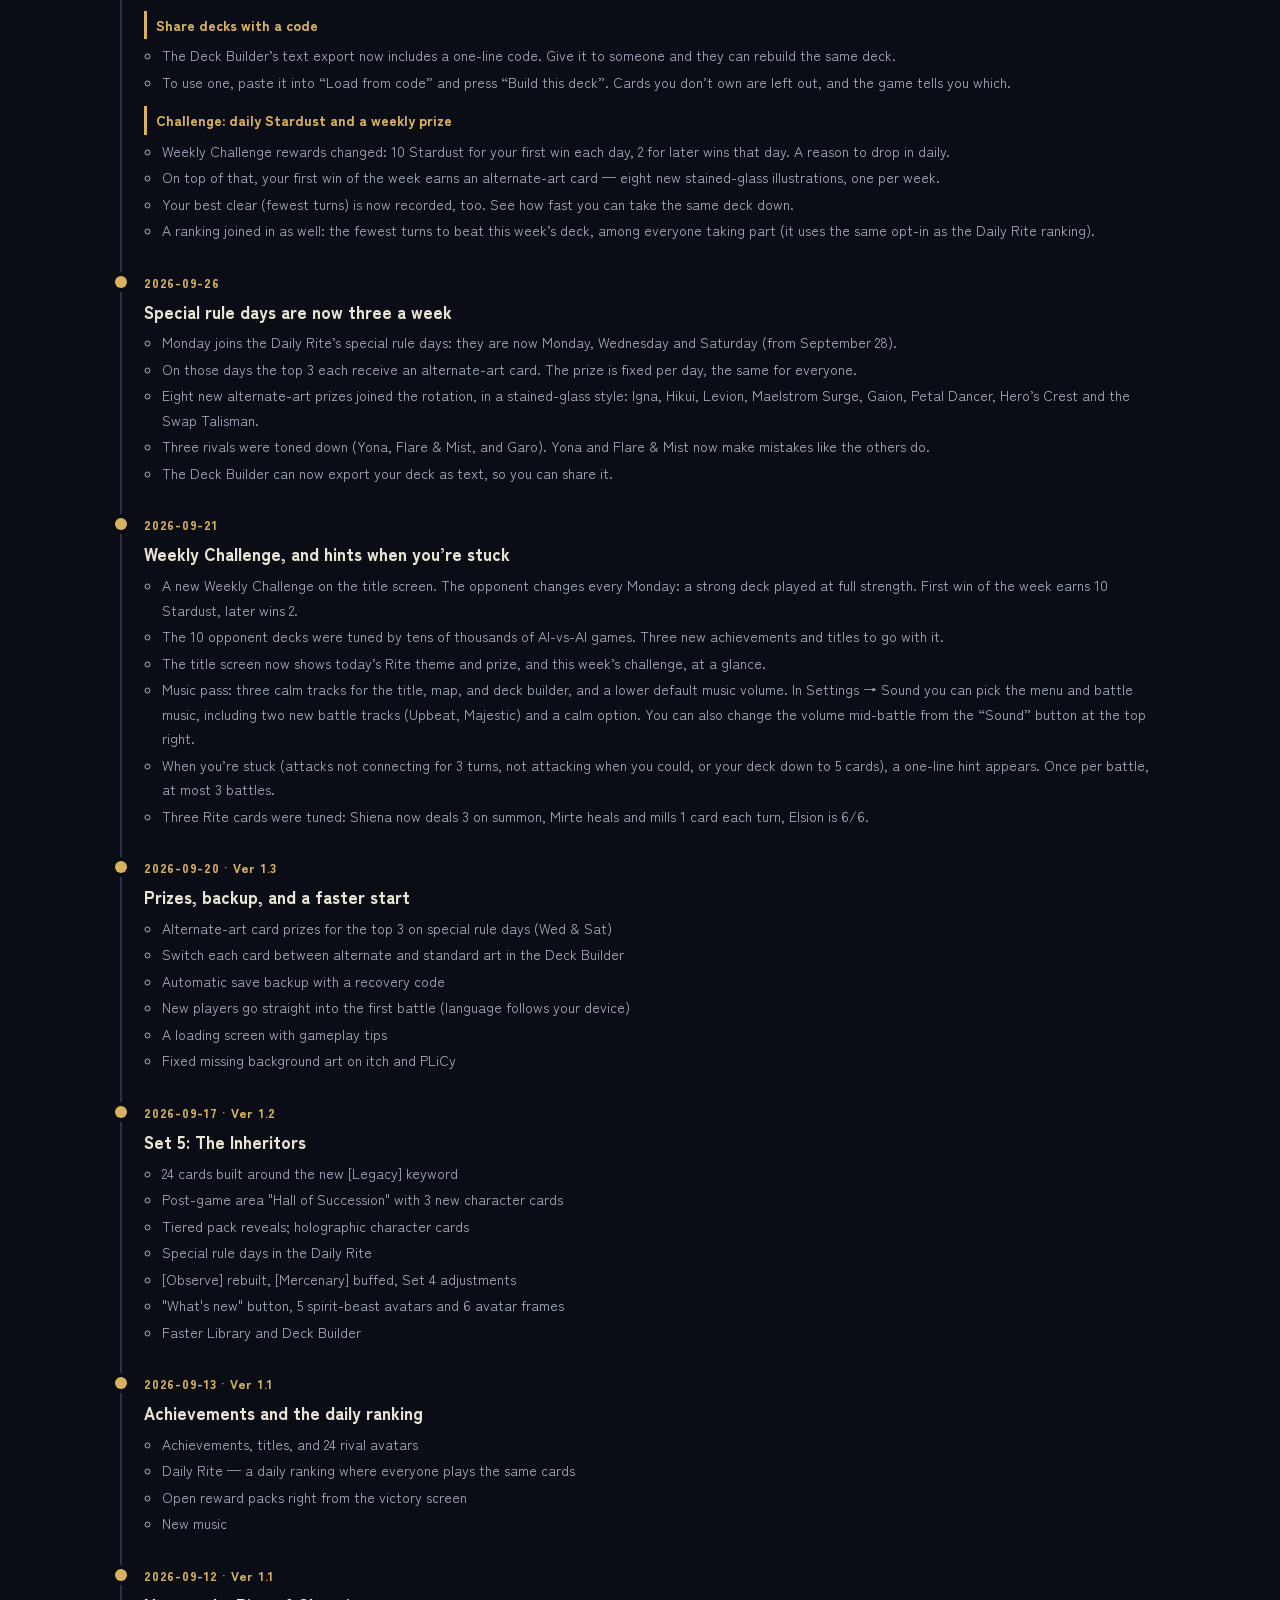
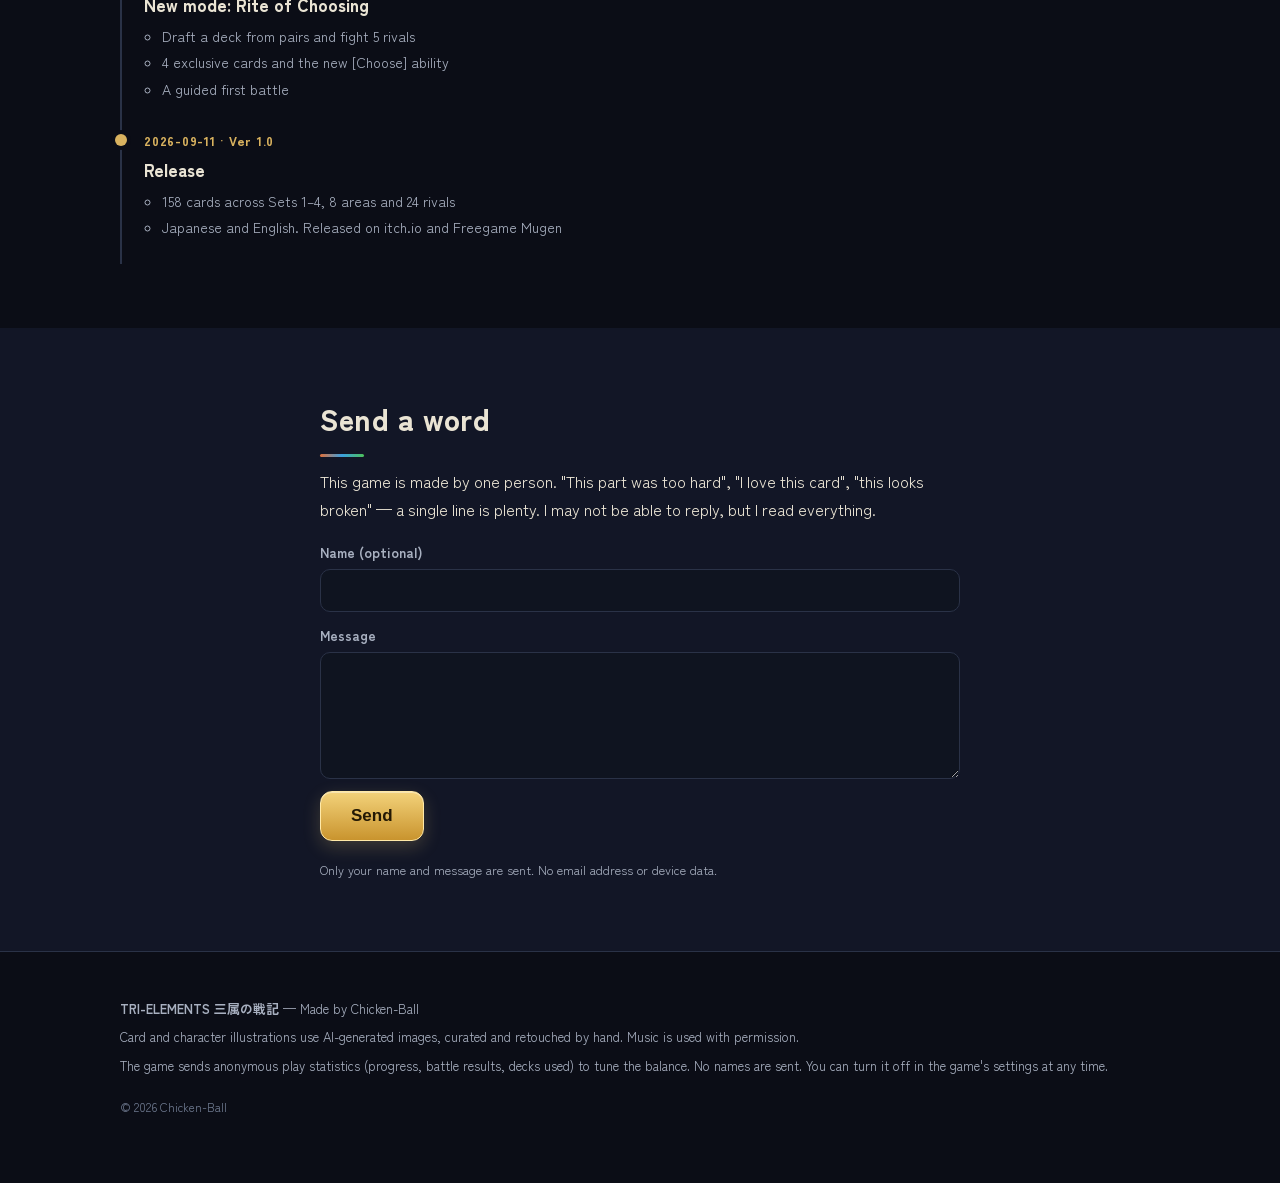
==== commit 03dba026: "エリア10の3人を追加、選定の儀の特別ルールの日を月・水・金・土に、カード216種・6弾・30人に更新" ====
--- a/index.html
+++ b/index.html
@@ -25,6 +25,7 @@
   </a>
   <nav class="menu" id="menu">
     <a href="#how"><span lang="ja">遊び方</span><span lang="en">How to play</span></a>
+    <a href="#decks"><span lang="ja">おすすめデッキ</span><span lang="en">Starter decks</span></a>
     <a href="#modes"><span lang="ja">モード</span><span lang="en">Modes</span></a>
     <a href="#rivals"><span lang="ja">ライバル</span><span lang="en">Rivals</span></a>
     <a href="#cards"><span lang="ja">カード</span><span lang="en">Cards</span></a>
@@ -33,6 +34,7 @@
   </nav>
   <div class="tools">
     <button class="lang" id="langbtn" type="button" aria-label="Language">EN</button>
+    <button class="burger" id="burger" type="button" aria-label="Menu" aria-controls="menu" aria-expanded="false"><span></span><span></span><span></span></button>
     <a class="play small" id="playtop" href="https://chicken-ball.itch.io/tri-elements" target="_blank" rel="noopener"><span lang="ja">遊ぶ</span><span lang="en">Play</span></a>
   </div>
 </header>
@@ -112,15 +114,26 @@
 </section>
 
 <!-- ===== モード ===== -->
+<!-- ===== おすすめデッキ（2026-09-22） ===== -->
+<section id="decks" class="decks">
+  <div class="wrap">
+    <h2><span lang="ja">おすすめデッキ</span><span lang="en">Starter decks</span></h2>
+    <p class="sub" lang="ja">最初のパックで集まる第1〜2弾のカードだけで組める、入門デッキを3つ。AI同士の対戦で1枚ずつ入れ替えて強くしました。</p>
+    <p class="sub" lang="en">Three starter decks built only from Set 1–2 cards you'll get early on. Tuned card by card through AI-vs-AI matches.</p>
+    <div id="deckgrid" class="deckgrid"></div>
+  </div>
+</section>
+
 <section id="modes" class="modes">
   <div class="wrap">
     <h2><span lang="ja">遊べるモード</span><span lang="en">Ways to play</span></h2>
     <div class="grid modes-grid">
-      <article><img src="assets/icons/icon_adventure.webp" alt="" loading="lazy"><h3><span lang="ja">冒険</span><span lang="en">Adventure</span></h3><p lang="ja">9つのエリア、27人のライバル。それぞれが自分のデッキと戦い方を持っています。勝つとパックがもらえます。</p><p lang="en">Nine lands, 27 rivals, each with their own deck and style. Win to earn card packs.</p></article>
+      <article><img src="assets/icons/icon_adventure.webp" alt="" loading="lazy"><h3><span lang="ja">冒険</span><span lang="en">Adventure</span></h3><p lang="ja">10のエリア、30人のライバル。それぞれが自分のデッキと戦い方を持っています。勝つとパックがもらえます。</p><p lang="en">Ten lands, 30 rivals, each with their own deck and style. Win to earn card packs.</p></article>
       <article><img src="assets/icons/icon_freebattle.webp" alt="" loading="lazy"><h3><span lang="ja">フリーバトル</span><span lang="en">Free Battle</span></h3><p lang="ja">好きな相手と、3段階の難しさで。「極」で5回勝つと、そのキャラクターのカードが手に入ります。</p><p lang="en">Any rival, three difficulties. Beat one five times on Extreme to earn their character card.</p></article>
       <article><img src="assets/icons/icon_draft.webp" alt="" loading="lazy"><h3><span lang="ja">選定の儀</span><span lang="en">Rite of Choosing</span></h3><p lang="ja">2枚1組から1枚を選んでその場でデッキを組み、5人と連戦。持っていないカードも使えます。</p><p lang="en">Draft a deck from pairs on the spot and fight five rivals in a row — even with cards you don't own.</p></article>
-      <article><img src="assets/icons/icon_draft.webp" alt="" loading="lazy"><h3><span lang="ja">今日の選定の儀</span><span lang="en">Daily Rite</span></h3><p lang="ja">毎日、全員が同じカード・同じ相手。その日の最高点でランキング。水曜と土曜は特別ルールの日で、3位までに絵違いカードの景品。</p><p lang="en">Everyone gets the same cards and rivals each day. Compete on the ranking. Wednesdays and Saturdays are special rule days — the top 3 win an alternate-art card.</p></article>
-      <article><img src="assets/icons/icon_collection.webp" alt="" loading="lazy"><h3><span lang="ja">図鑑とデッキ</span><span lang="en">Library &amp; decks</span></h3><p lang="ja">全182種のカードと、隠しキャラクターカード27種。デッキは8つまで保存できます。</p><p lang="en">182 cards plus 27 hidden character cards. Save up to eight decks.</p></article>
+      <article><img src="assets/icons/icon_draft.webp" alt="" loading="lazy"><h3><span lang="ja">今日の選定の儀</span><span lang="en">Daily Rite</span></h3><p lang="ja">毎日、全員が同じカード・同じ相手。その日の最高点でランキング。月・水・金・土曜は特別ルールの日で、3位までに絵違いカードの景品。</p><p lang="en">Everyone gets the same cards and rivals each day. Compete on the ranking. Mondays, Wednesdays, Fridays and Saturdays are special rule days — the top 3 win an alternate-art card.</p></article>
+      <article><img src="assets/icons/icon_freebattle.webp" alt="" loading="lazy"><h3><span lang="ja">週替わりチャレンジ</span><span lang="en">Weekly Challenge</span></h3><p lang="ja">毎週月曜に相手が変わる、本気のAIとの一戦。相手はAI同士で何万回も戦わせて強くした10種類のデッキ。勝った週の数で称号がつきます。</p><p lang="en">A new opponent every Monday, played at full AI strength. Ten decks tuned by tens of thousands of AI-vs-AI games. Titles for the weeks you win.</p></article>
+      <article><img src="assets/icons/icon_collection.webp" alt="" loading="lazy"><h3><span lang="ja">図鑑とデッキ</span><span lang="en">Library &amp; decks</span></h3><p lang="ja">全216種のカードと、隠しキャラクターカード27種。デッキは8つまで保存できます。</p><p lang="en">216 cards plus 27 hidden character cards. Save up to eight decks.</p></article>
       <article><img src="assets/icons/icon_deck.webp" alt="" loading="lazy"><h3><span lang="ja">セーブの心配なし</span><span lang="en">Your save is safe</span></h3><p lang="ja">進行は自動で保存され、バックアップも自動。ブラウザのデータを消しても、復元コードで元に戻せます。</p><p lang="en">Progress saves automatically and is backed up. Clear your browser by mistake? A recovery code brings it all back.</p></article>
     </div>
   </div>
@@ -129,7 +142,7 @@
 <!-- ===== ライバル ===== -->
 <section id="rivals" class="rivals">
   <div class="wrap">
-    <h2><span lang="ja">27人のライバル</span><span lang="en">27 rivals</span></h2>
+    <h2><span lang="ja">30人のライバル</span><span lang="en">30 rivals</span></h2>
     <p class="sub" lang="ja">草原の見習いから、星の王座に座る者まで。誰もが自分のデッキで待っています。</p>
     <p class="sub" lang="en">From a meadow apprentice to the one on the star throne — every one of them waits with a deck of their own.</p>
     <div id="rivalgrid" class="rivalgrid"></div>
@@ -140,8 +153,8 @@
 <section id="cards" class="cards">
   <div class="wrap">
     <h2><span lang="ja">カード</span><span lang="en">The cards</span></h2>
-    <p class="sub" lang="ja">第1弾から第5弾まで、全182種。パックを開けて集め、30枚のデッキを組みます。</p>
-    <p class="sub" lang="en">182 cards across five sets. Open packs, collect them, and build your 30-card deck.</p>
+    <p class="sub" lang="ja">第1弾から第6弾まで、全216種。パックを開けて集め、30枚のデッキを組みます。</p>
+    <p class="sub" lang="en">216 cards across six sets. Open packs, collect them, and build your 30-card deck.</p>
     <div id="cardgrid" class="cardgrid"></div>
     <div class="alt">
       <div class="alt-pics">
@@ -149,8 +162,8 @@
       </div>
       <div class="alt-text">
         <h3><span lang="ja">絵違いカード</span><span lang="en">Alternate-art cards</span></h3>
-        <p lang="ja">背景まで描いた特別なイラストのカード。「今日の選定の儀」の特別ルールの日（水・土）に、ランキング3位までに入った人へ1枚ずつ。</p>
-        <p lang="en">Special full-illustration versions of familiar cards. Awarded to the top 3 of the Daily Rite on special rule days (Wed &amp; Sat).</p>
+        <p lang="ja">背景まで描いた特別なイラストのカード。「今日の選定の儀」の特別ルールの日（月・水・金・土）に、ランキング3位までに入った人へ1枚ずつ。</p>
+        <p lang="en">Special full-illustration versions of familiar cards. Awarded to the top 3 of the Daily Rite on special rule days (Mon, Wed, Fri &amp; Sat).</p>
       </div>
     </div>
   </div>
@@ -220,6 +233,7 @@
   </div>
 </footer>
 
+<script src="decks.js"></script>
 <script src="app.js"></script>
 </body>
 </html>
--- a/style.css
+++ b/style.css
@@ -22,7 +22,7 @@
 .tiny{color:var(--sub);font-size:12.5px}
 
 /* 言語：body[data-lang] に合わないほうを消す */
-[lang="en"]{display:none}
+body [lang="en"]{display:none}  /* html 自体（lang="en" になる）を消さないよう body の中だけ */
 body[data-lang="en"] [lang="en"]{display:revert}
 body[data-lang="en"] [lang="ja"]{display:none}
 body[data-lang="en"] span[lang="en"],body span[lang="ja"]{display:inline}
@@ -41,7 +41,23 @@
 .tools{display:flex;align-items:center;gap:10px}
 .lang{background:none;border:1px solid var(--line);color:var(--sub);border-radius:999px;padding:4px 12px;font:700 13px var(--font);cursor:pointer}
 .lang:hover{color:var(--ink);border-color:var(--sub)}
-@media (max-width:760px){.menu{display:none}}
+/* スマホ：≡ で開くメニュー（2026-09-22） */
+.burger{display:none;width:38px;height:34px;padding:8px 9px;border:1px solid var(--line);border-radius:9px;background:none;cursor:pointer;flex-direction:column;justify-content:space-between}
+.burger span{display:block;height:2px;border-radius:2px;background:var(--ink);transition:transform .2s,opacity .2s}
+.burger[aria-expanded="true"] span:nth-child(1){transform:translateY(7px) rotate(45deg)}
+.burger[aria-expanded="true"] span:nth-child(2){opacity:0}
+.burger[aria-expanded="true"] span:nth-child(3){transform:translateY(-7px) rotate(-45deg)}
+.burger:focus-visible,.lang:focus-visible{outline:2px solid var(--gold2);outline-offset:2px}
+@media (max-width:760px){
+  .top{gap:10px;padding:10px 16px}
+  .burger{display:flex}
+  .tools{margin-left:auto}
+  .menu{display:none;position:absolute;top:100%;left:0;right:0;margin:0;flex-direction:column;gap:0;padding:6px 16px 14px;
+    background:#0b0d16f2;backdrop-filter:blur(10px);border-bottom:1px solid #ffffff1f;box-shadow:0 12px 24px #000a}
+  .menu.open{display:flex}
+  .menu a{padding:13px 4px;font-size:16px;border-bottom:1px solid #ffffff12;color:var(--ink)}
+  .menu a:last-child{border-bottom:0}
+}
 
 /* ---- ボタン ---- */
 .play{display:inline-flex;align-items:center;justify-content:center;gap:8px;padding:14px 30px;border-radius:12px;border:1px solid #ffe9a8;
@@ -62,6 +78,8 @@
 .cta{display:flex;flex-wrap:wrap;gap:12px;justify-content:center;margin:22px 0 14px}
 .badges{list-style:none;display:flex;flex-wrap:wrap;gap:8px;justify-content:center;padding:0;margin:0}
 .badges li{display:inline-block;font-size:12.5px;font-weight:700;color:#d9c48f;border:1px solid #d9b25f55;border-radius:999px;padding:3px 12px;background:#0b0d1688}
+.badges li[lang="en"],body[data-lang="en"] .badges li[lang="ja"]{display:none}
+body[data-lang="en"] .badges li[lang="en"]{display:inline-block}
 
 /* ---- 動画 ---- */
 .video{padding:0 0 40px}
@@ -142,6 +160,9 @@
 .timeline ul{margin:0;padding-left:18px;color:var(--sub);font-size:14px}
 .timeline li li{padding:0;margin:2px 0}
 .timeline li li::before{display:none}
+/* 長い更新の小見出し（2026-10-09） */
+.timeline li li.tl-sub{list-style:none;margin:12px 0 4px -18px;padding:2px 0 2px 9px;border-left:3px solid var(--gold);color:var(--gold);font-weight:900;font-size:14px}
+.timeline li li.tl-sub:first-child{margin-top:6px}
 
 /* ---- 声 ---- */
 .voice{background:var(--bg2)}
@@ -163,3 +184,25 @@
 .vnote{margin:10px 0 0;text-align:center;font-size:13.5px}
 .vnote a{color:var(--sub);text-decoration:none;border-bottom:1px solid currentColor}
 .vnote a:hover{color:var(--gold2)}
+
+/* ---- おすすめデッキ（2026-09-22） ---- */
+.deckgrid{display:grid;grid-template-columns:repeat(auto-fit,minmax(290px,1fr));gap:18px;margin-top:22px}
+.deck{background:var(--panel);border:1px solid var(--line);border-top:3px solid var(--el,var(--gold));border-radius:14px;padding:18px;display:flex;flex-direction:column;gap:10px}
+.deck.fire{--el:var(--fire)}.deck.water{--el:var(--water)}.deck.grass{--el:var(--grass)}
+.deck-h{display:flex;align-items:baseline;gap:10px;flex-wrap:wrap}
+.deck-h h3{margin:0;font-size:20px}
+.deck-tag{font-size:12px;font-weight:900;color:var(--el);border:1px solid var(--el);border-radius:999px;padding:1px 10px}
+.deck-keys{display:grid;grid-template-columns:repeat(3,1fr);gap:8px}
+.deck-keys figure{margin:0;background:#080b11;border-radius:9px;overflow:hidden;border:1px solid #ffffff14}
+.deck-keys img{width:100%;height:auto;aspect-ratio:1;object-fit:contain}
+.deck-keys figcaption{font-size:11.5px;line-height:1.35;padding:5px 6px;color:var(--sub);text-align:center;min-height:2.8em}
+.deck p{margin:0;font-size:15px}
+.deck ul.tips{margin:0;padding-left:1.2em;color:var(--sub);font-size:14px}
+.deck details{border-top:1px solid var(--line);padding-top:8px}
+.deck summary{cursor:pointer;font-weight:700;color:var(--gold2);font-size:14px}
+.deck table{width:100%;border-collapse:collapse;margin-top:8px;font-size:13.5px;font-variant-numeric:tabular-nums}
+.deck td{padding:4px 4px;border-bottom:1px solid #ffffff0f}
+.deck td.c{width:2em;text-align:center;color:var(--gold2);font-weight:900}
+.deck td.n{width:2.6em;text-align:right;color:var(--sub)}
+.deck td .dot{display:inline-block;width:8px;height:8px;border-radius:50%;margin-right:6px;background:#7b7f8c}
+.deck td .dot.fire{background:var(--fire)}.deck td .dot.water{background:var(--water)}.deck td .dot.grass{background:var(--grass)}
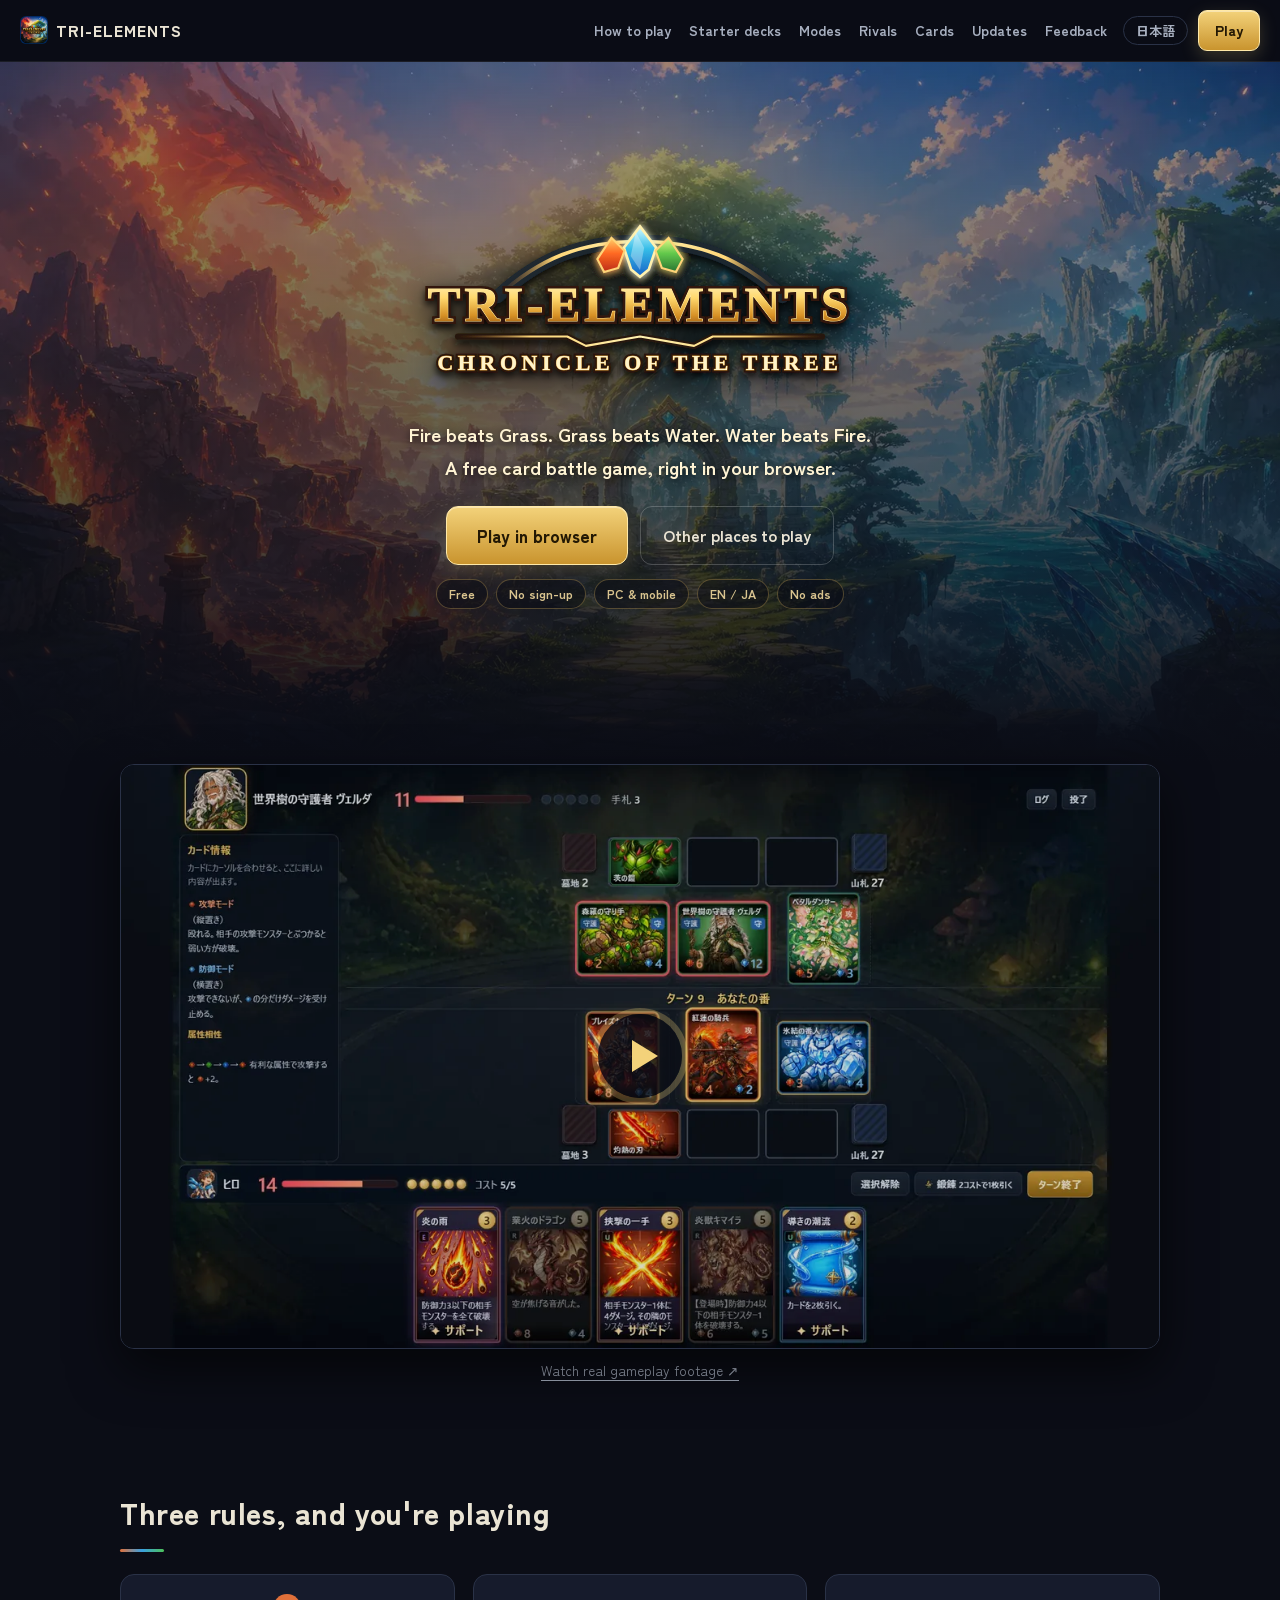
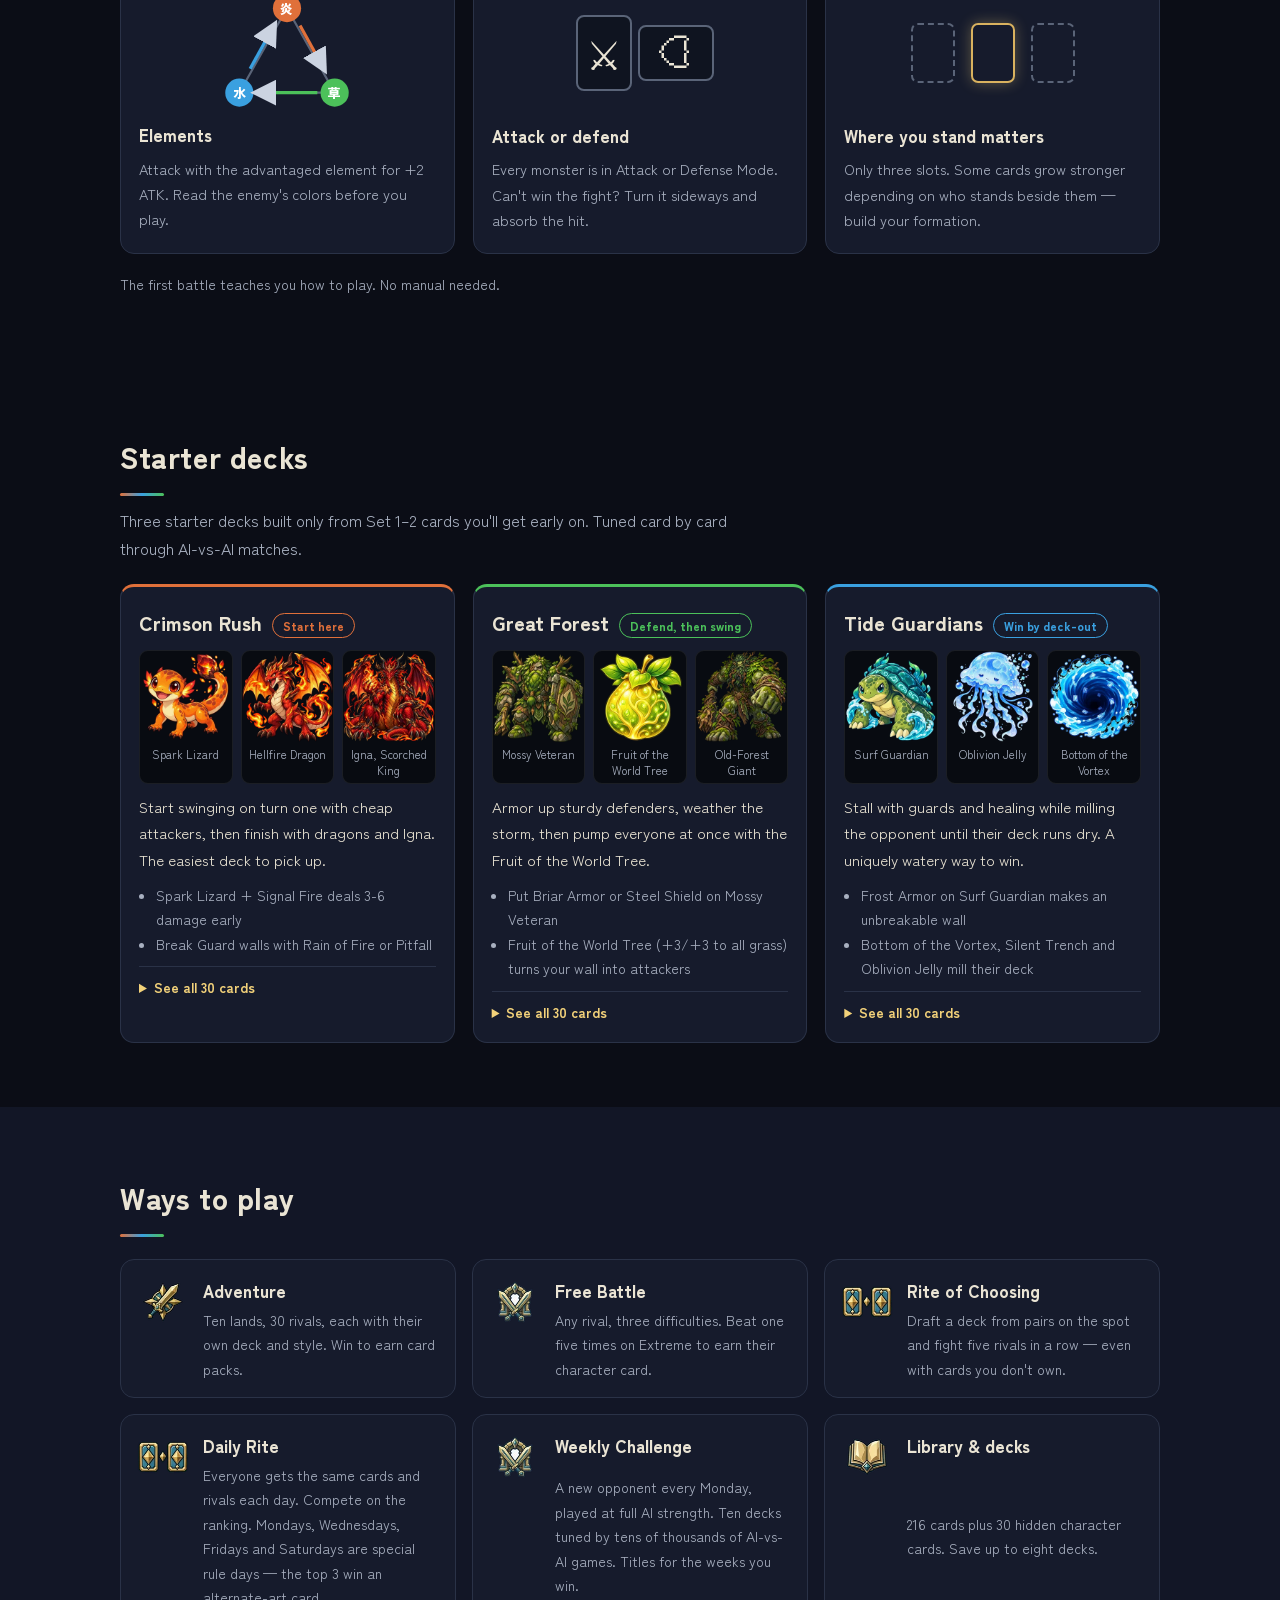
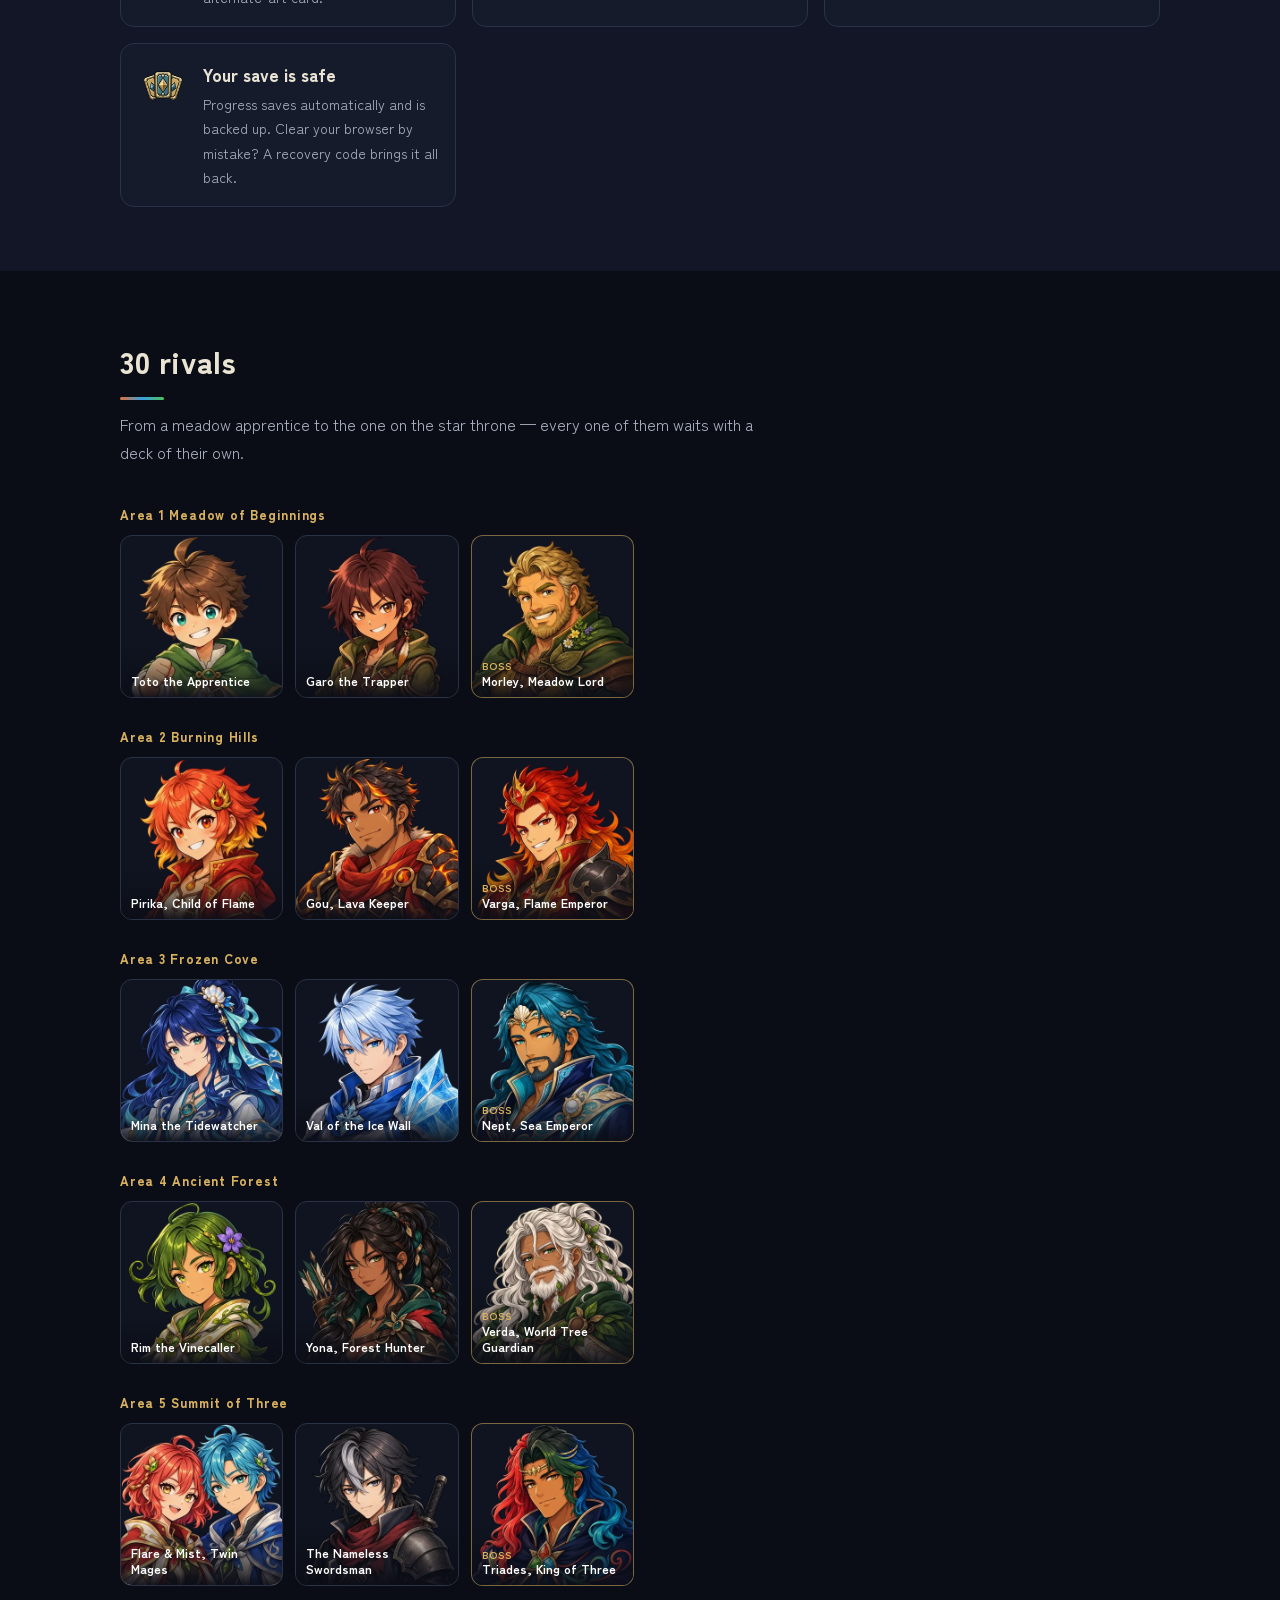
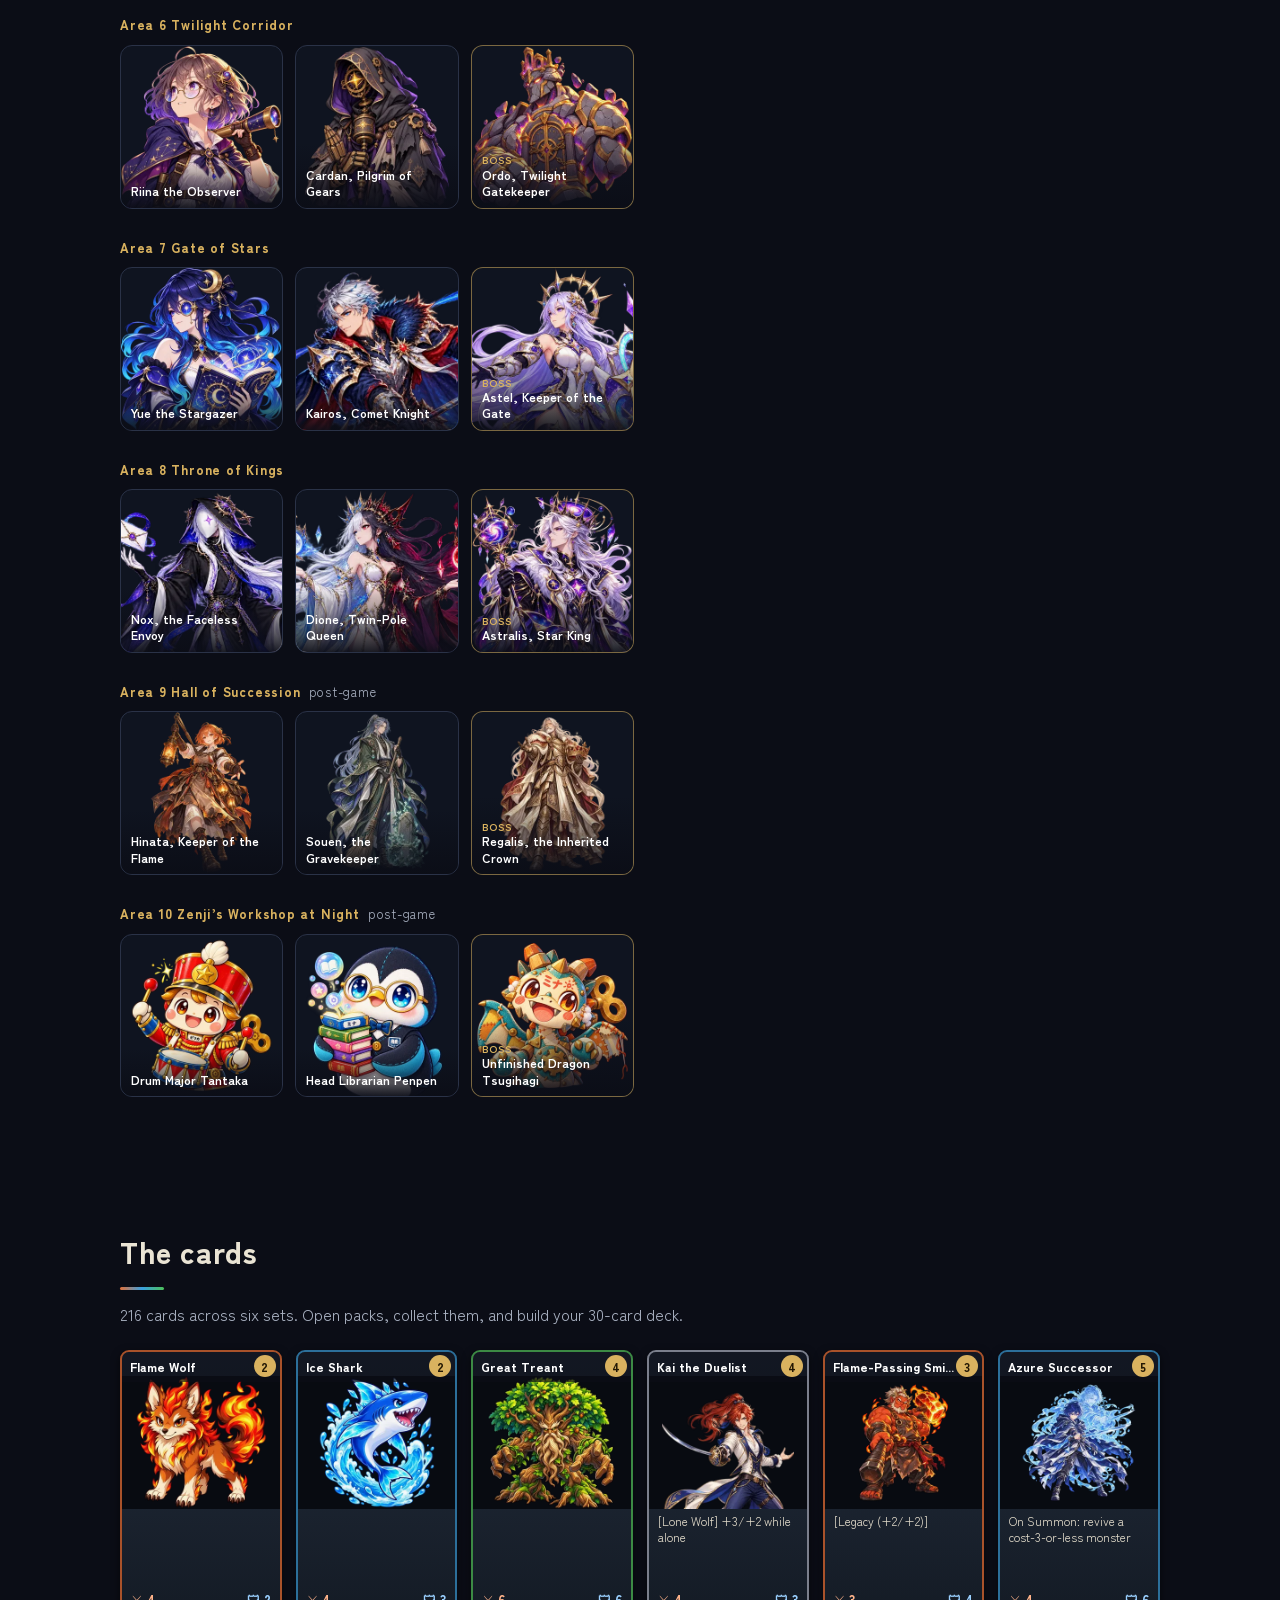
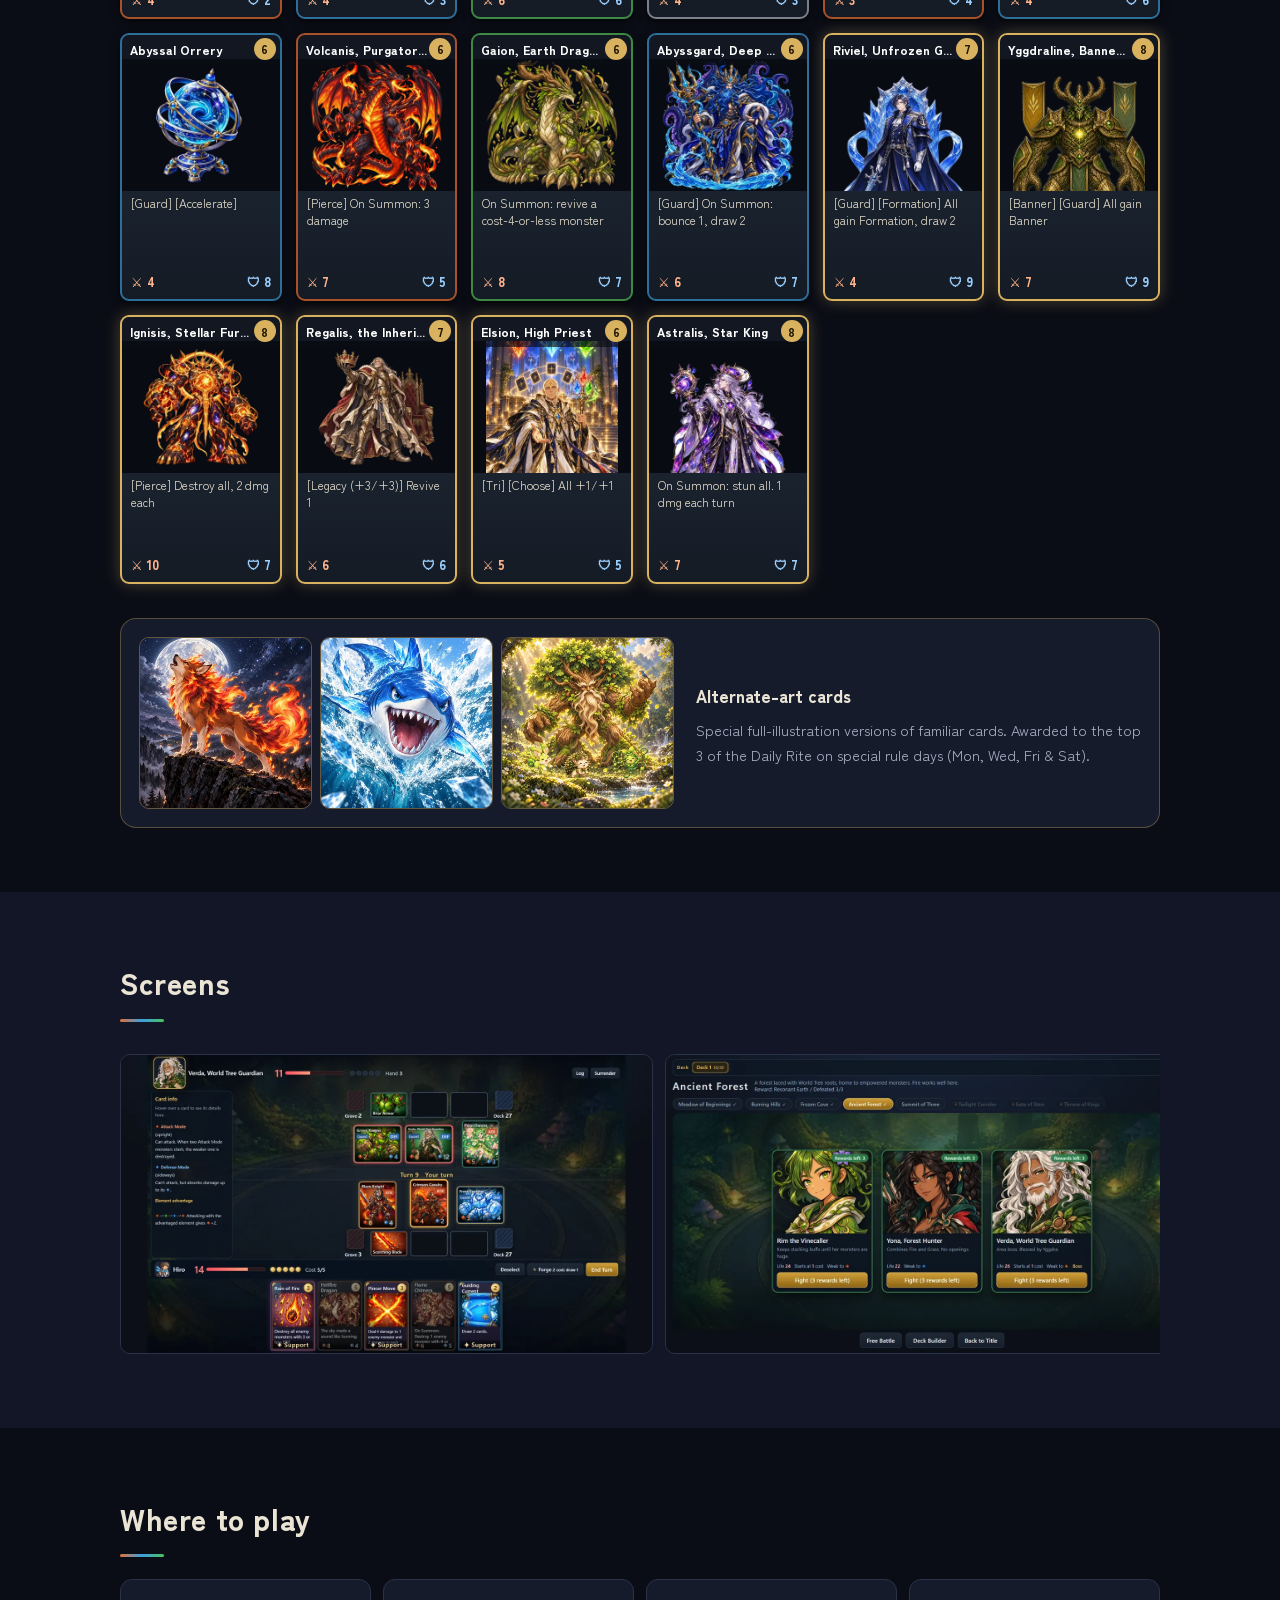
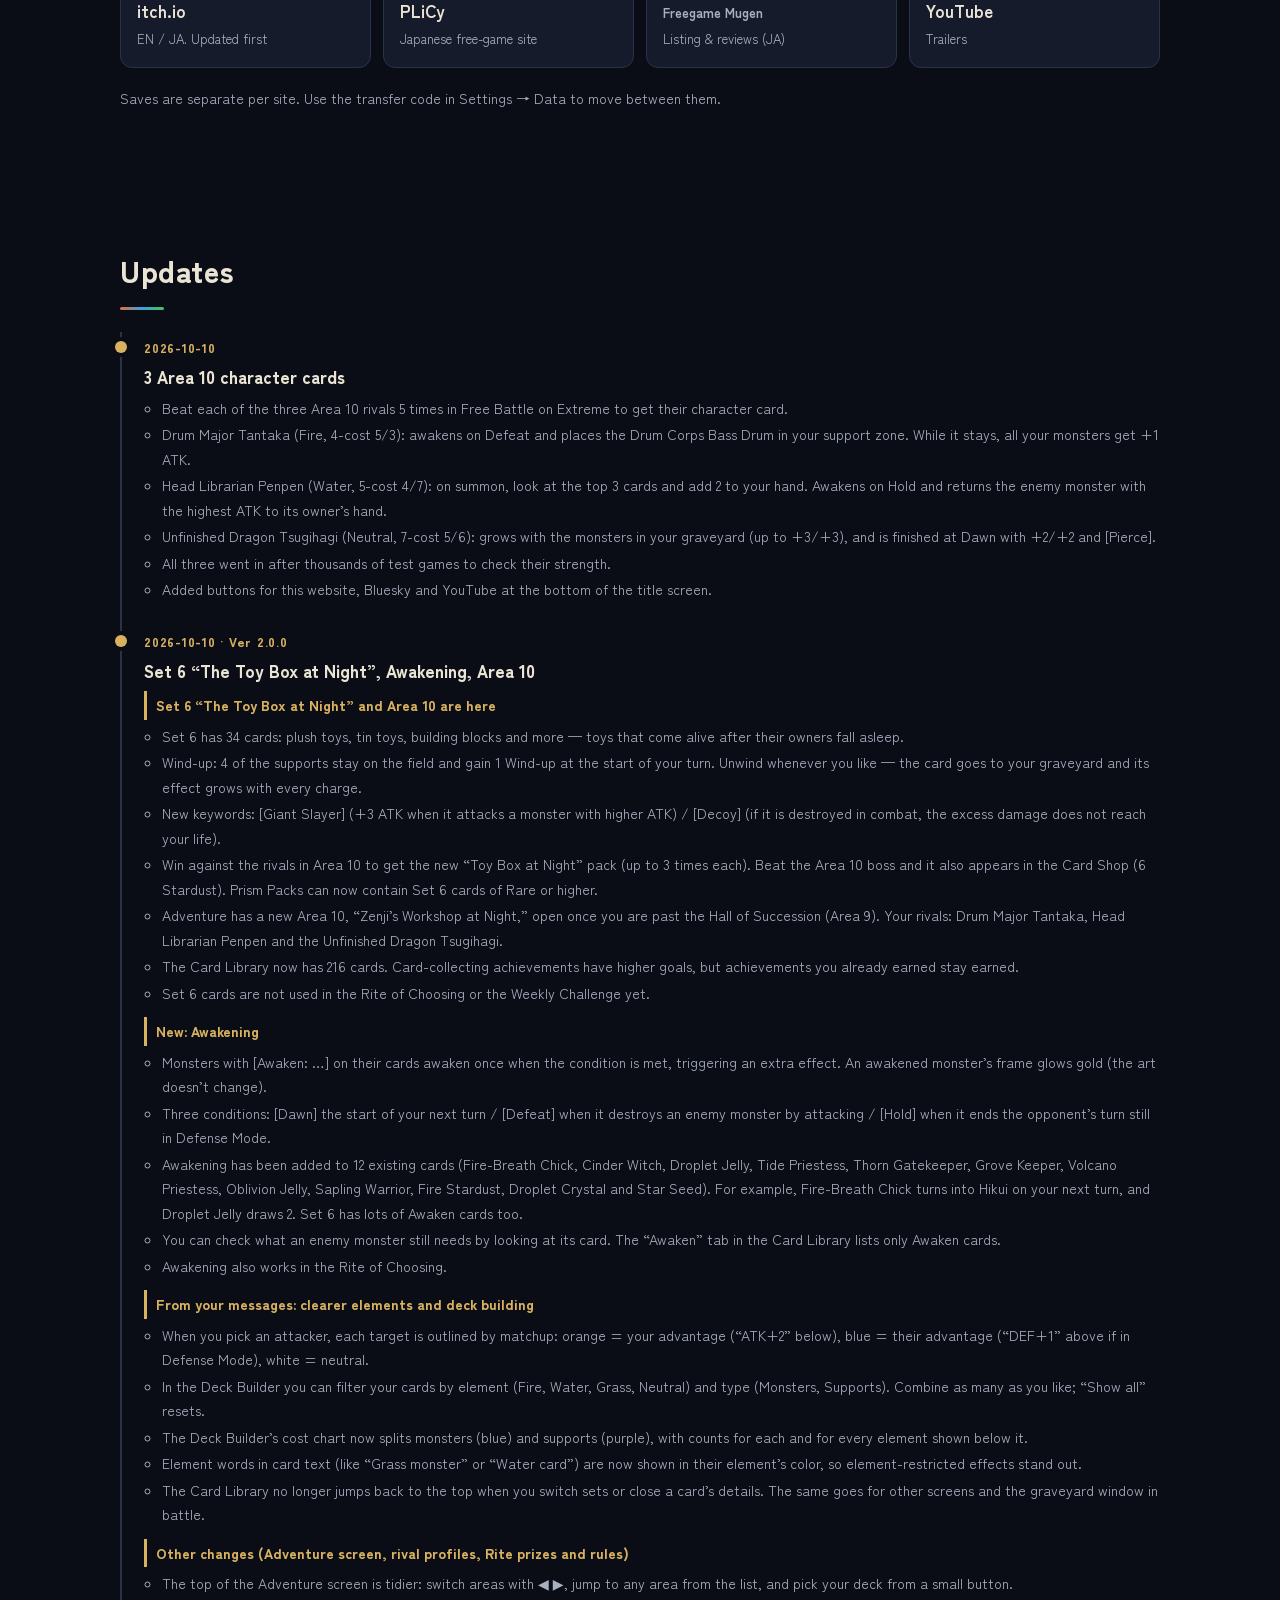
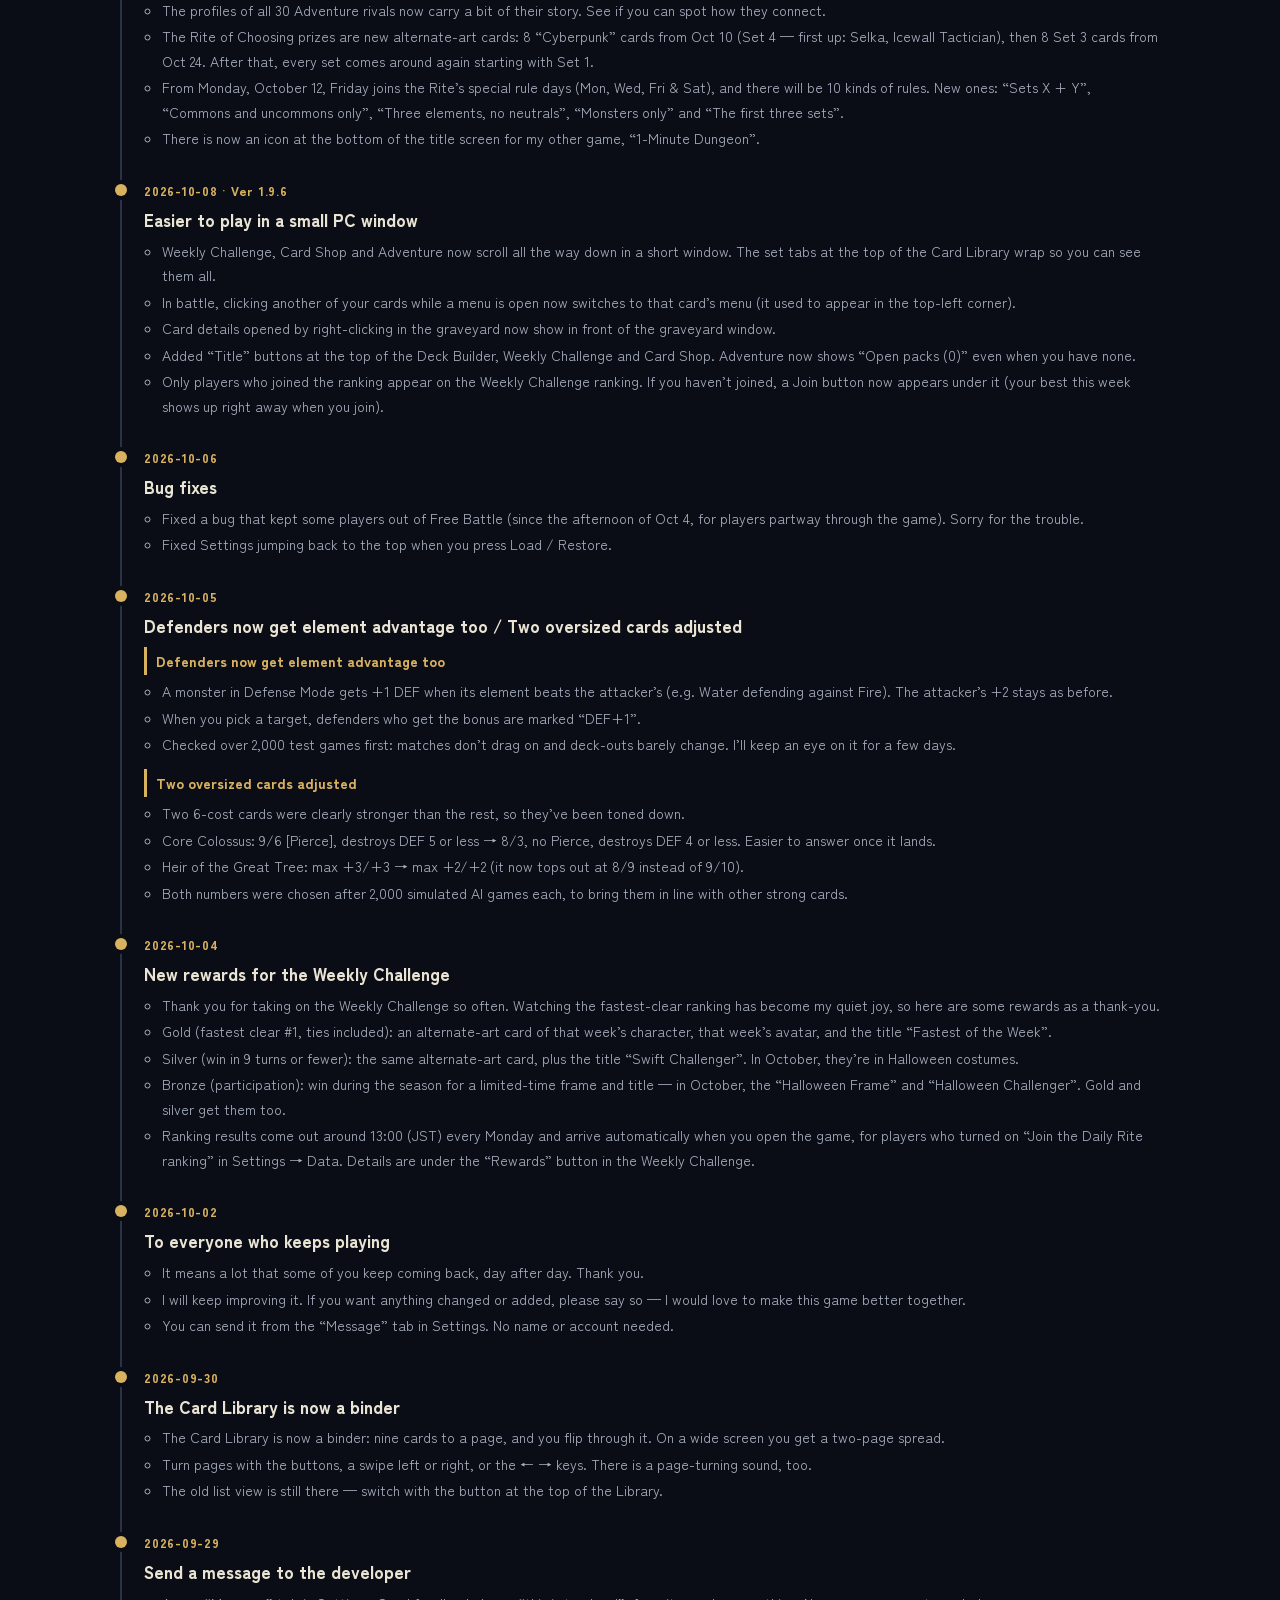
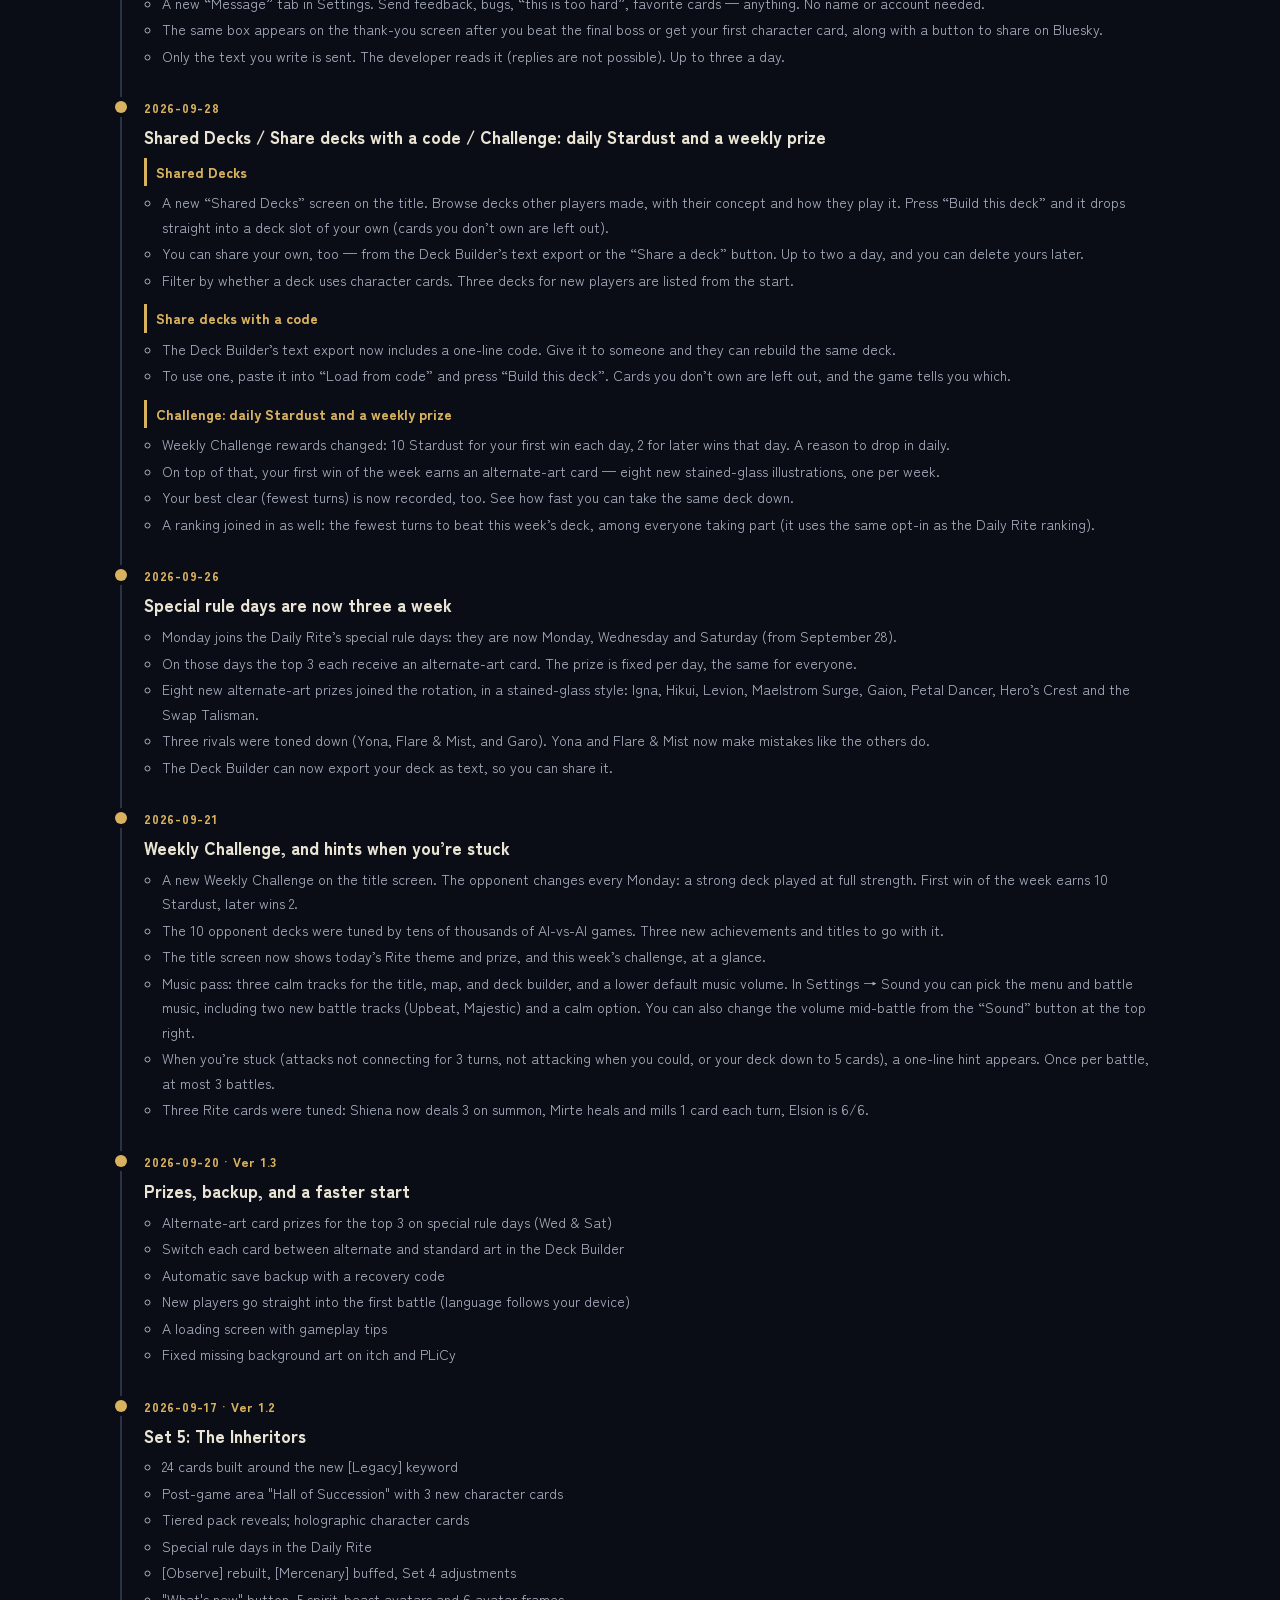
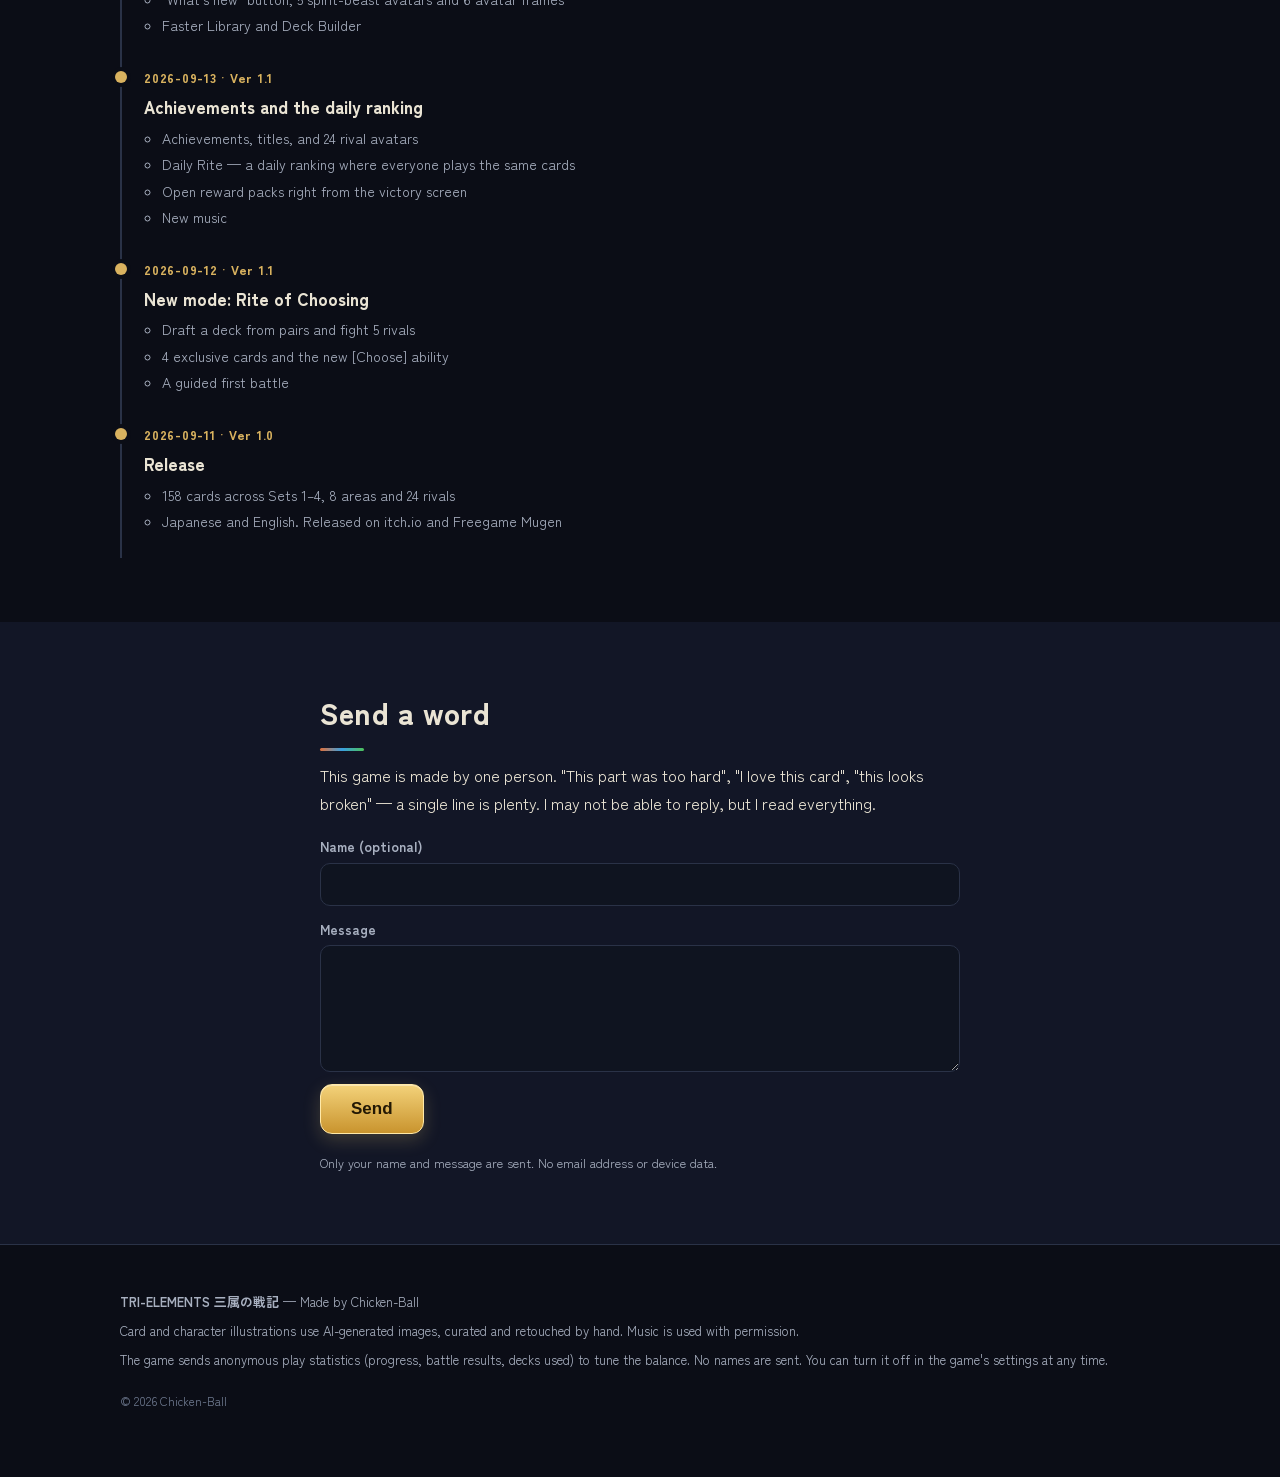
==== commit 8c3b98ac: "Area 10 character cards (30 character cards), update log Co-Authored-By: Claude Opus 5.5 <noreply@an" ====
--- a/index.html
+++ b/index.html
@@ -133,7 +133,7 @@
       <article><img src="assets/icons/icon_draft.webp" alt="" loading="lazy"><h3><span lang="ja">選定の儀</span><span lang="en">Rite of Choosing</span></h3><p lang="ja">2枚1組から1枚を選んでその場でデッキを組み、5人と連戦。持っていないカードも使えます。</p><p lang="en">Draft a deck from pairs on the spot and fight five rivals in a row — even with cards you don't own.</p></article>
       <article><img src="assets/icons/icon_draft.webp" alt="" loading="lazy"><h3><span lang="ja">今日の選定の儀</span><span lang="en">Daily Rite</span></h3><p lang="ja">毎日、全員が同じカード・同じ相手。その日の最高点でランキング。月・水・金・土曜は特別ルールの日で、3位までに絵違いカードの景品。</p><p lang="en">Everyone gets the same cards and rivals each day. Compete on the ranking. Mondays, Wednesdays, Fridays and Saturdays are special rule days — the top 3 win an alternate-art card.</p></article>
       <article><img src="assets/icons/icon_freebattle.webp" alt="" loading="lazy"><h3><span lang="ja">週替わりチャレンジ</span><span lang="en">Weekly Challenge</span></h3><p lang="ja">毎週月曜に相手が変わる、本気のAIとの一戦。相手はAI同士で何万回も戦わせて強くした10種類のデッキ。勝った週の数で称号がつきます。</p><p lang="en">A new opponent every Monday, played at full AI strength. Ten decks tuned by tens of thousands of AI-vs-AI games. Titles for the weeks you win.</p></article>
-      <article><img src="assets/icons/icon_collection.webp" alt="" loading="lazy"><h3><span lang="ja">図鑑とデッキ</span><span lang="en">Library &amp; decks</span></h3><p lang="ja">全216種のカードと、隠しキャラクターカード27種。デッキは8つまで保存できます。</p><p lang="en">216 cards plus 27 hidden character cards. Save up to eight decks.</p></article>
+      <article><img src="assets/icons/icon_collection.webp" alt="" loading="lazy"><h3><span lang="ja">図鑑とデッキ</span><span lang="en">Library &amp; decks</span></h3><p lang="ja">全216種のカードと、隠しキャラクターカード30種。デッキは8つまで保存できます。</p><p lang="en">216 cards plus 30 hidden character cards. Save up to eight decks.</p></article>
       <article><img src="assets/icons/icon_deck.webp" alt="" loading="lazy"><h3><span lang="ja">セーブの心配なし</span><span lang="en">Your save is safe</span></h3><p lang="ja">進行は自動で保存され、バックアップも自動。ブラウザのデータを消しても、復元コードで元に戻せます。</p><p lang="en">Progress saves automatically and is backed up. Clear your browser by mistake? A recovery code brings it all back.</p></article>
     </div>
   </div>
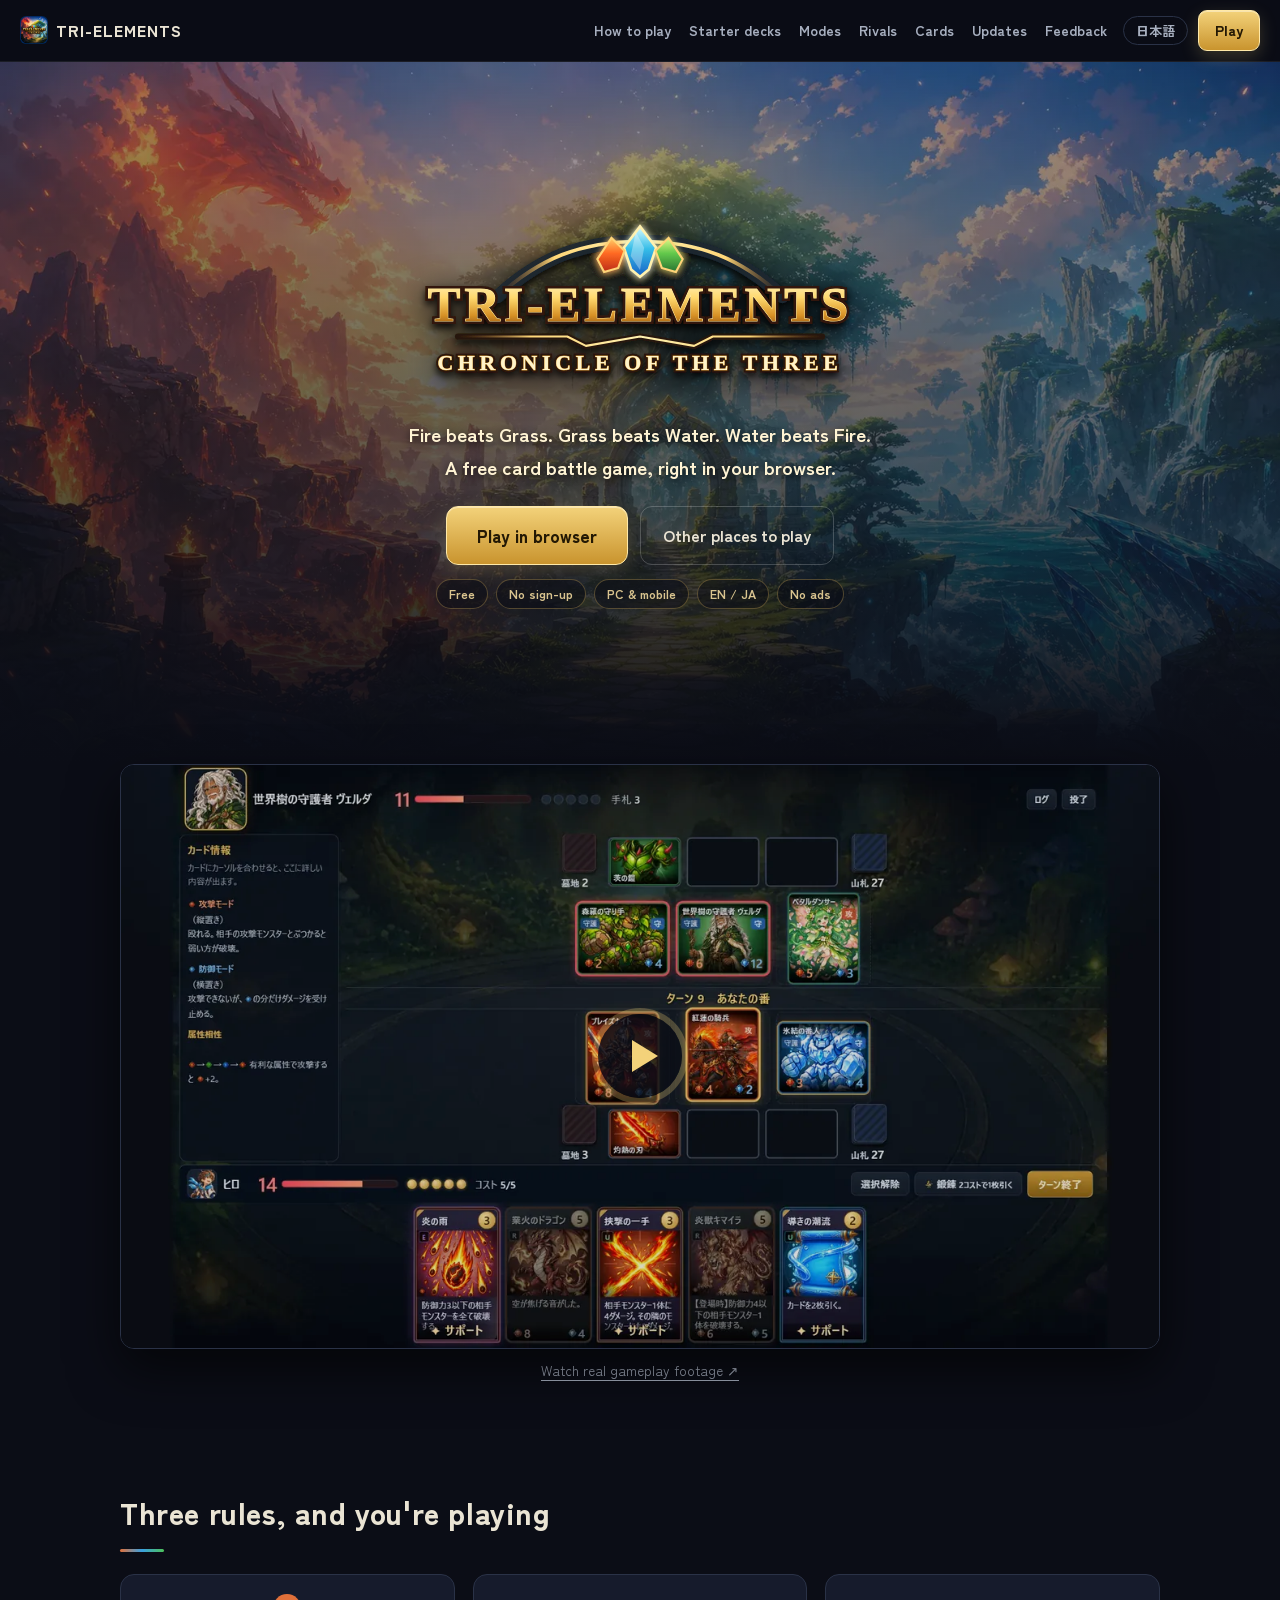
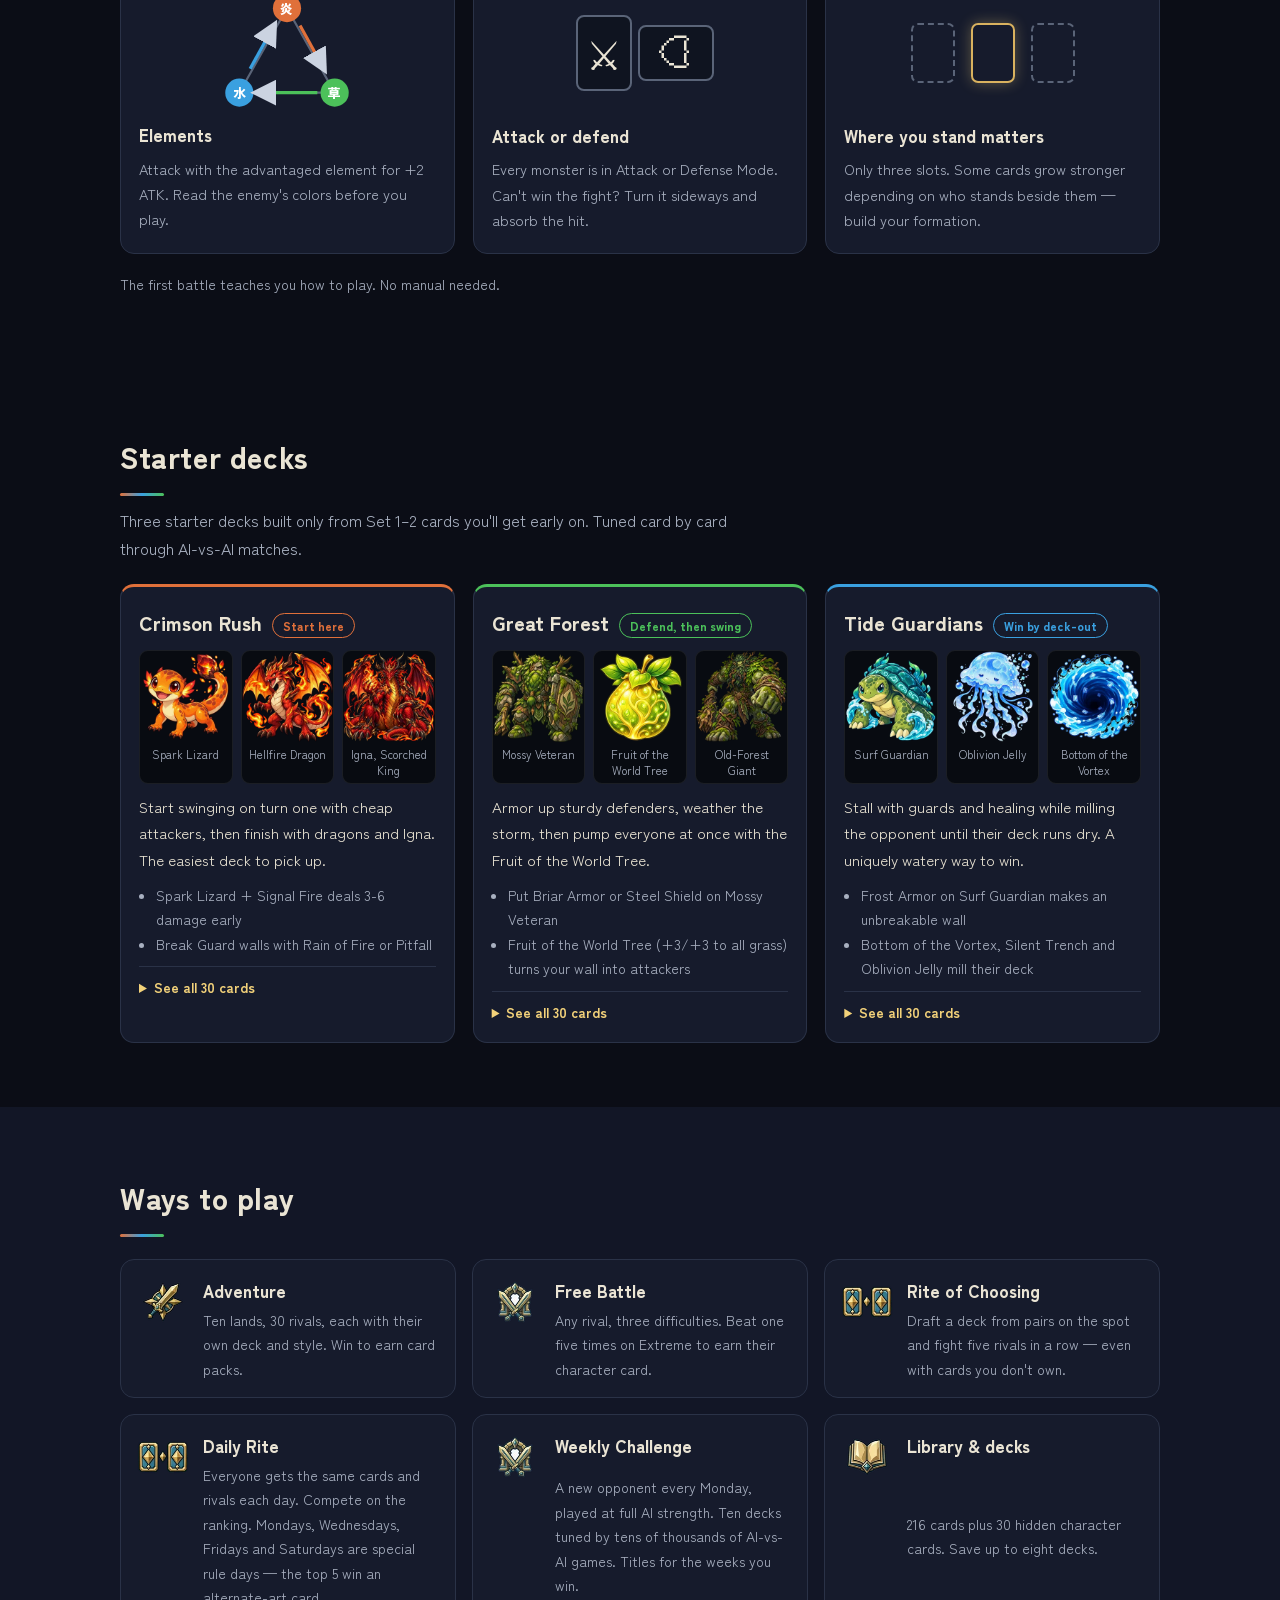
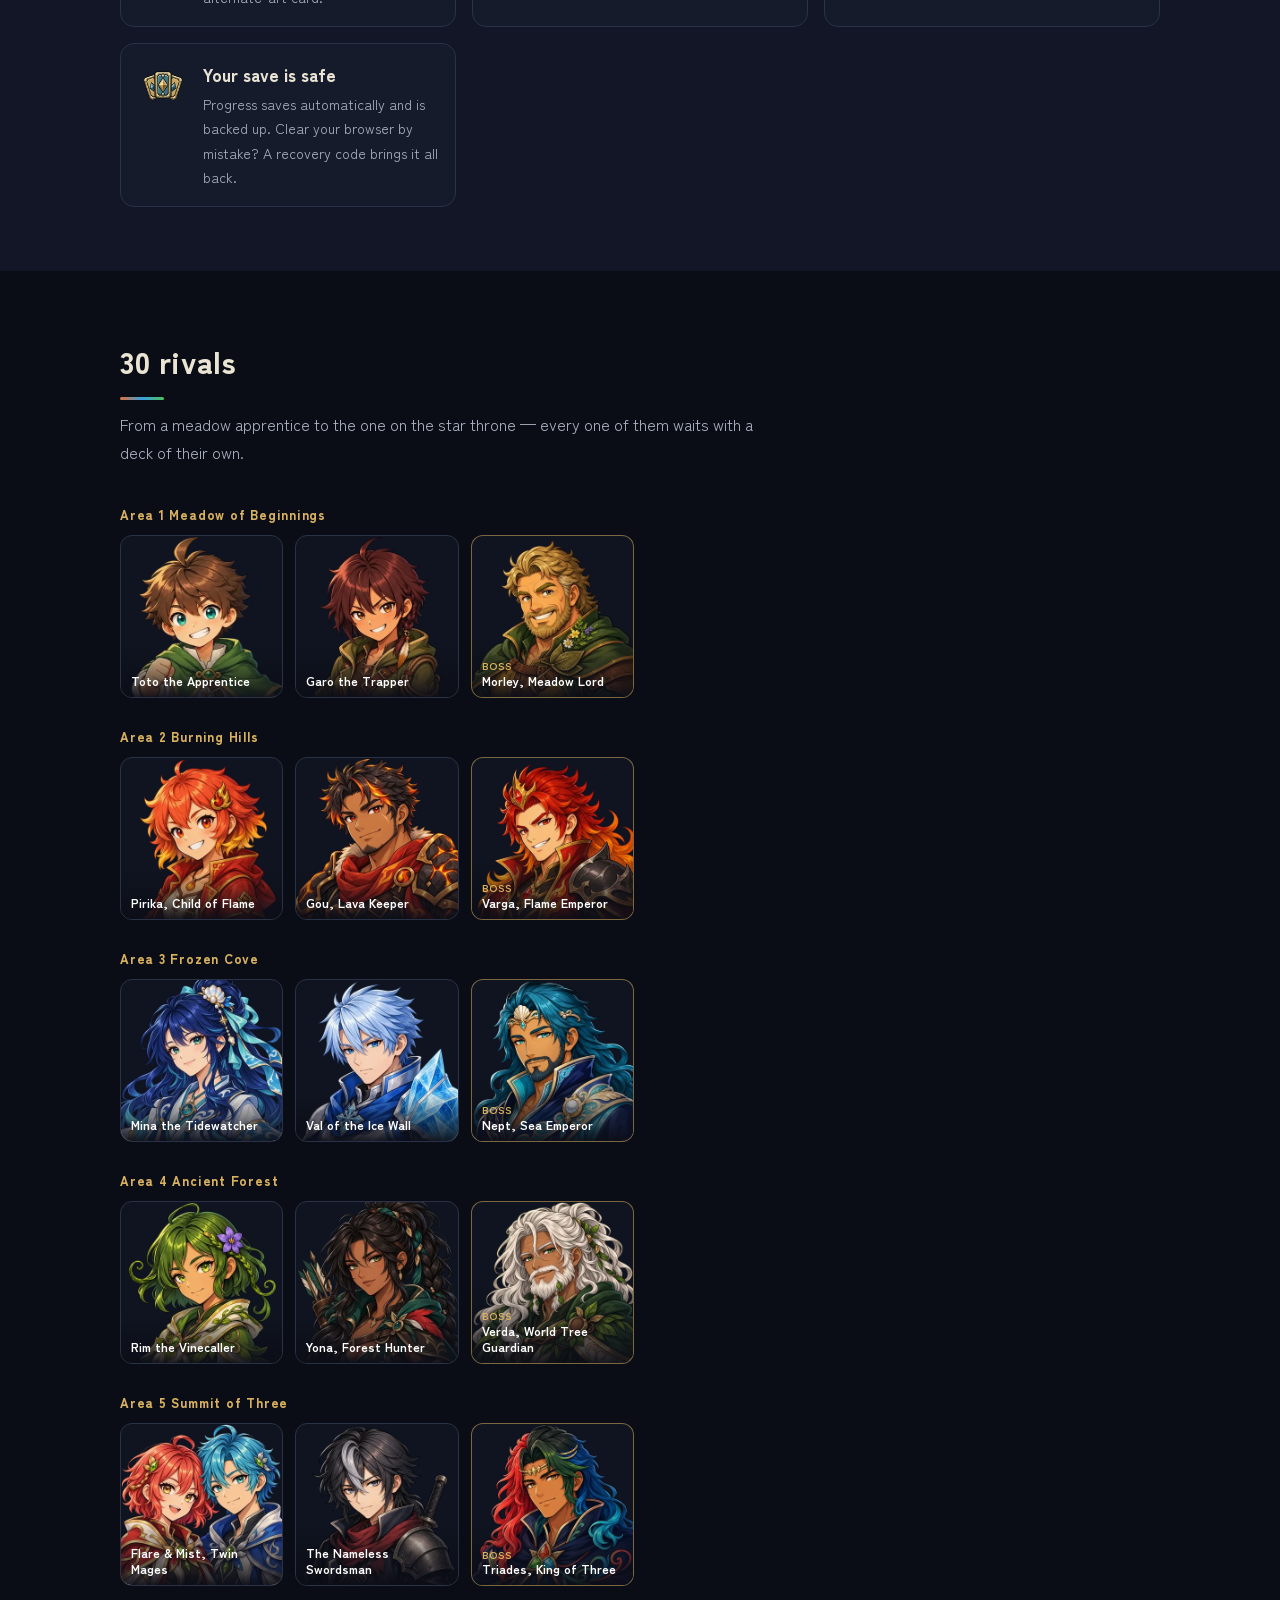
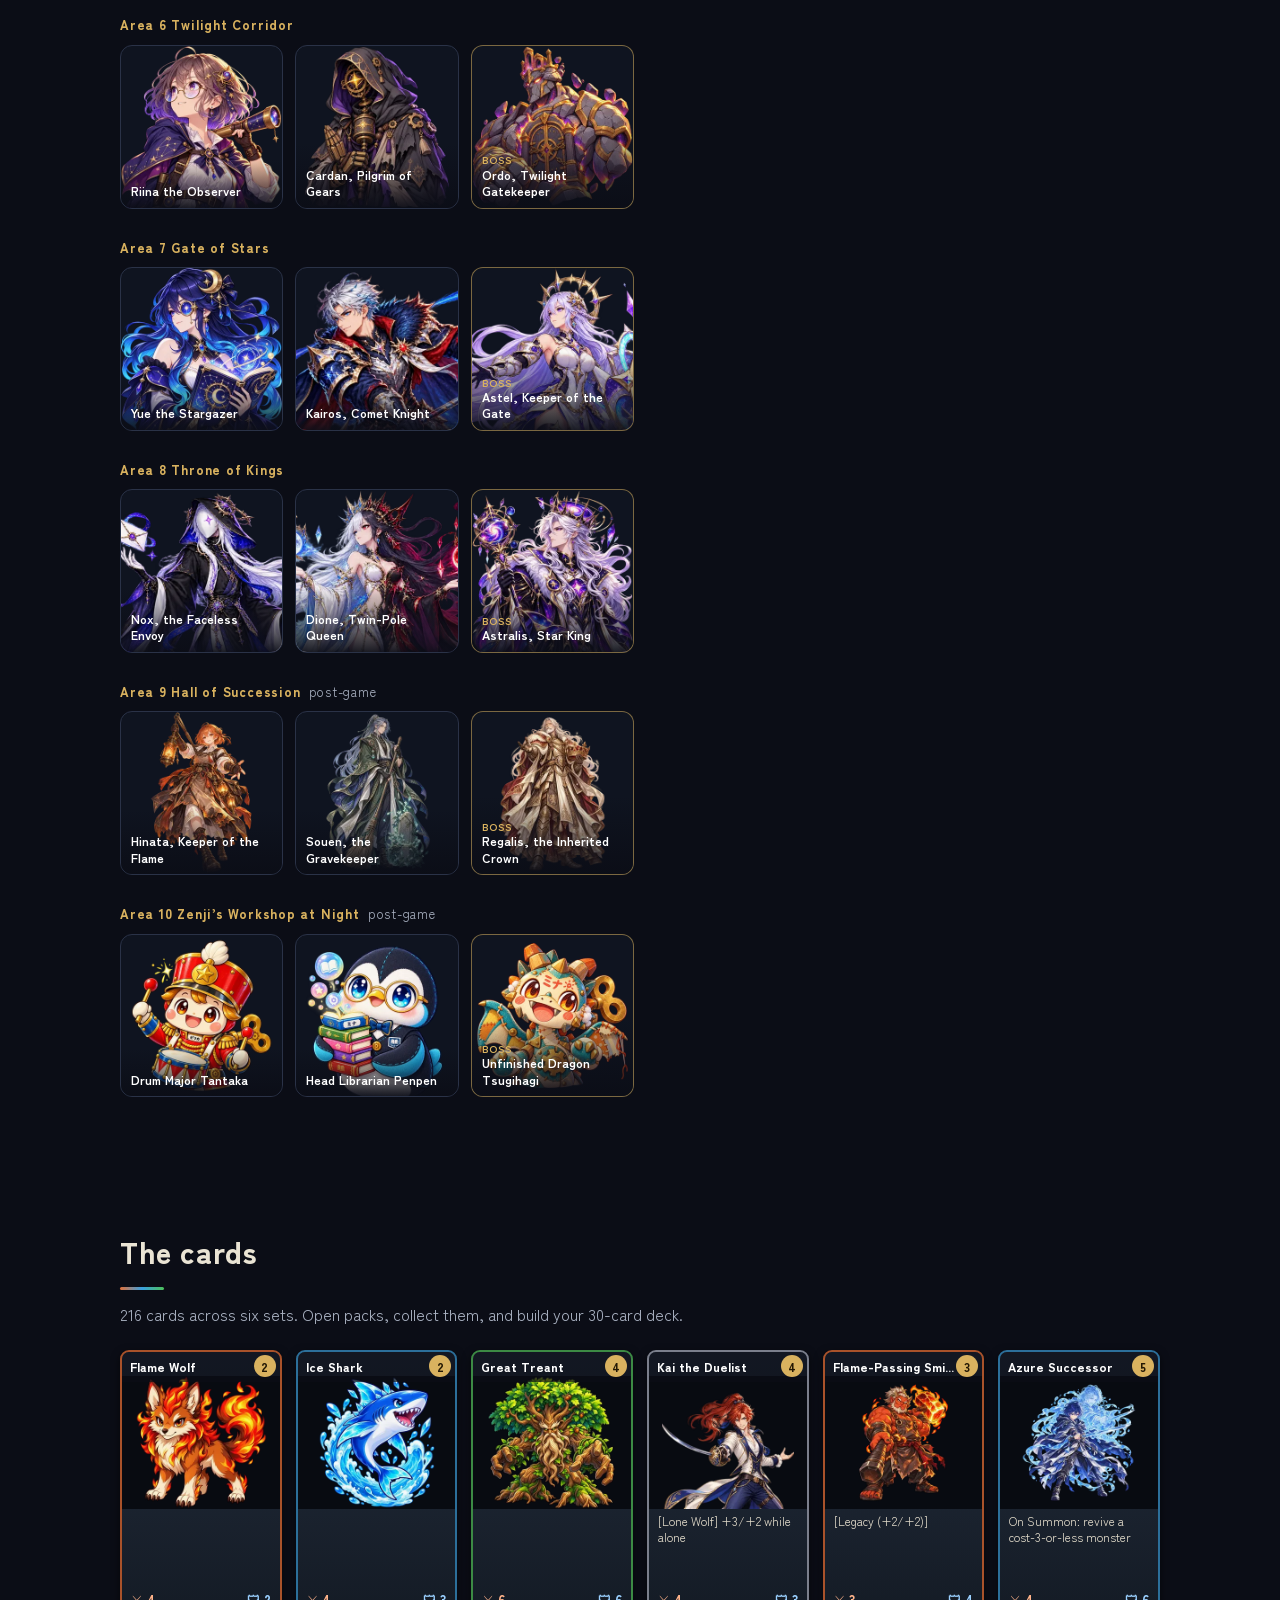
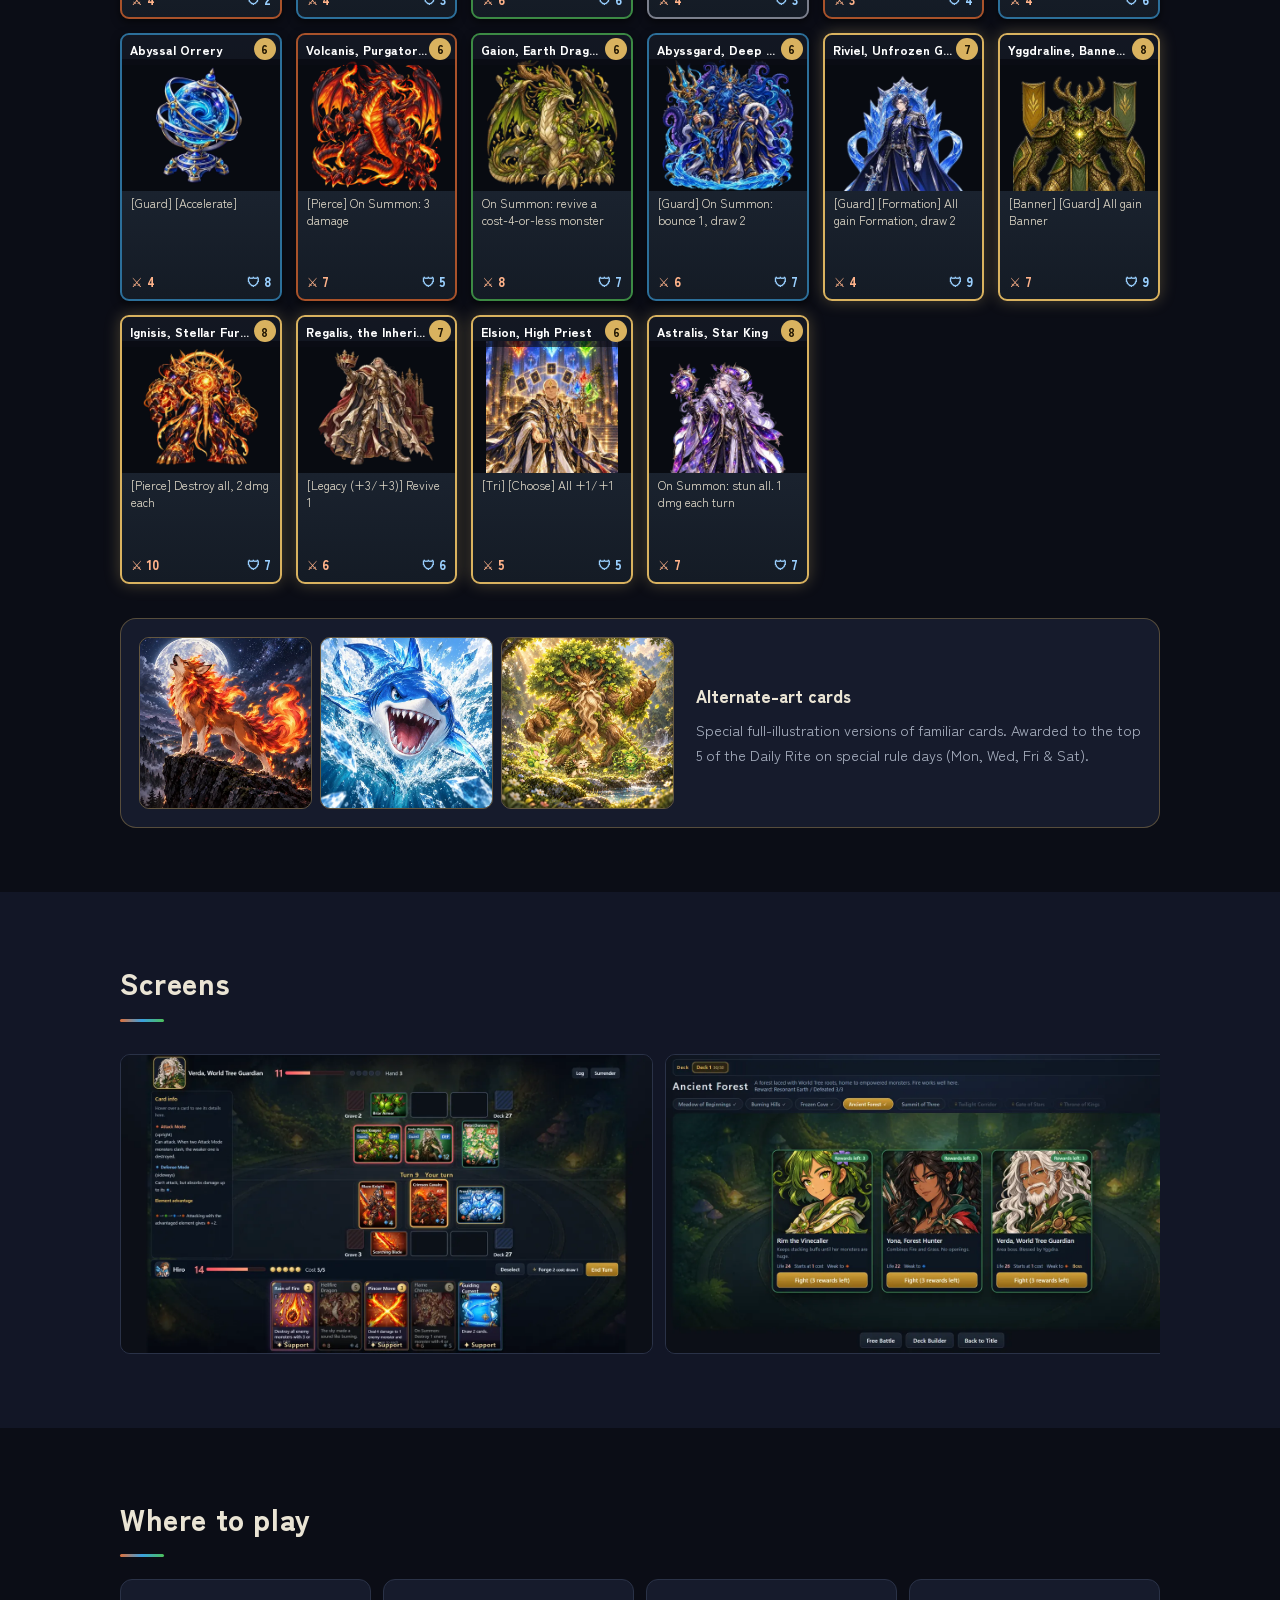
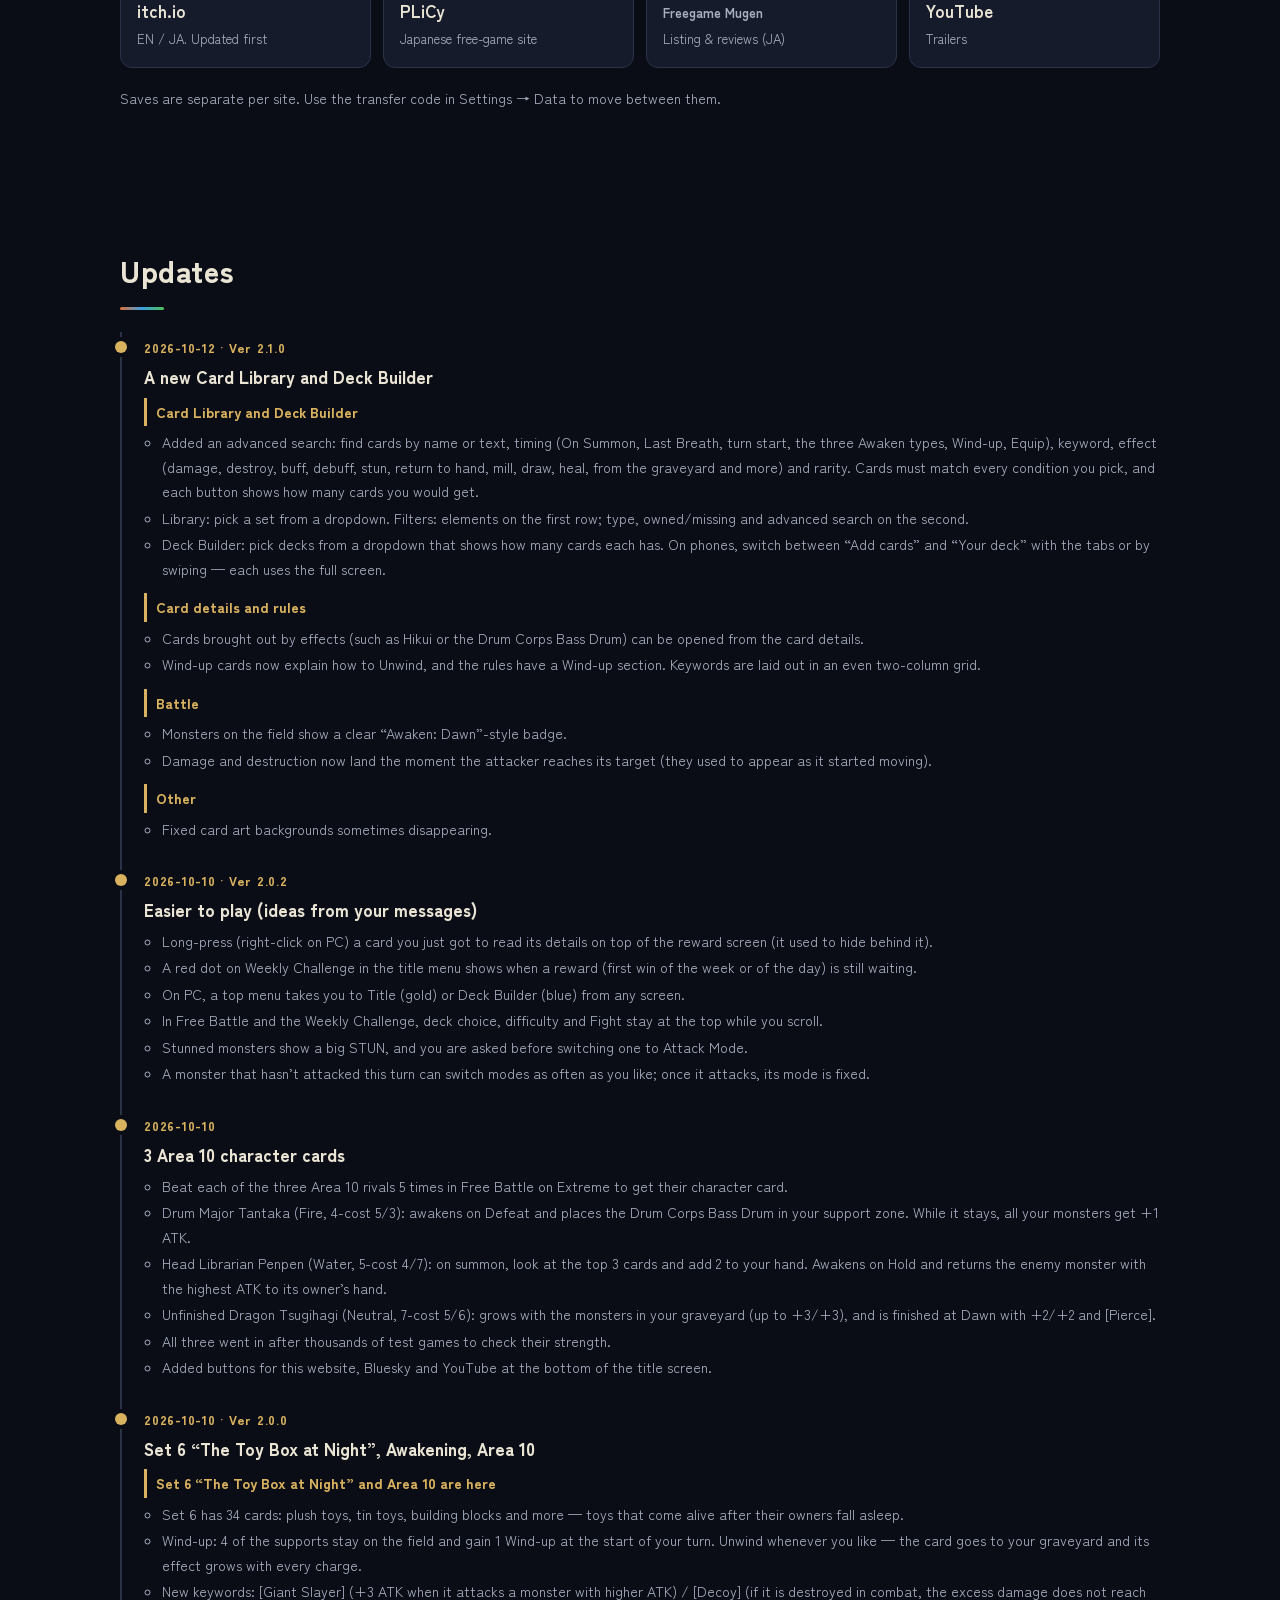
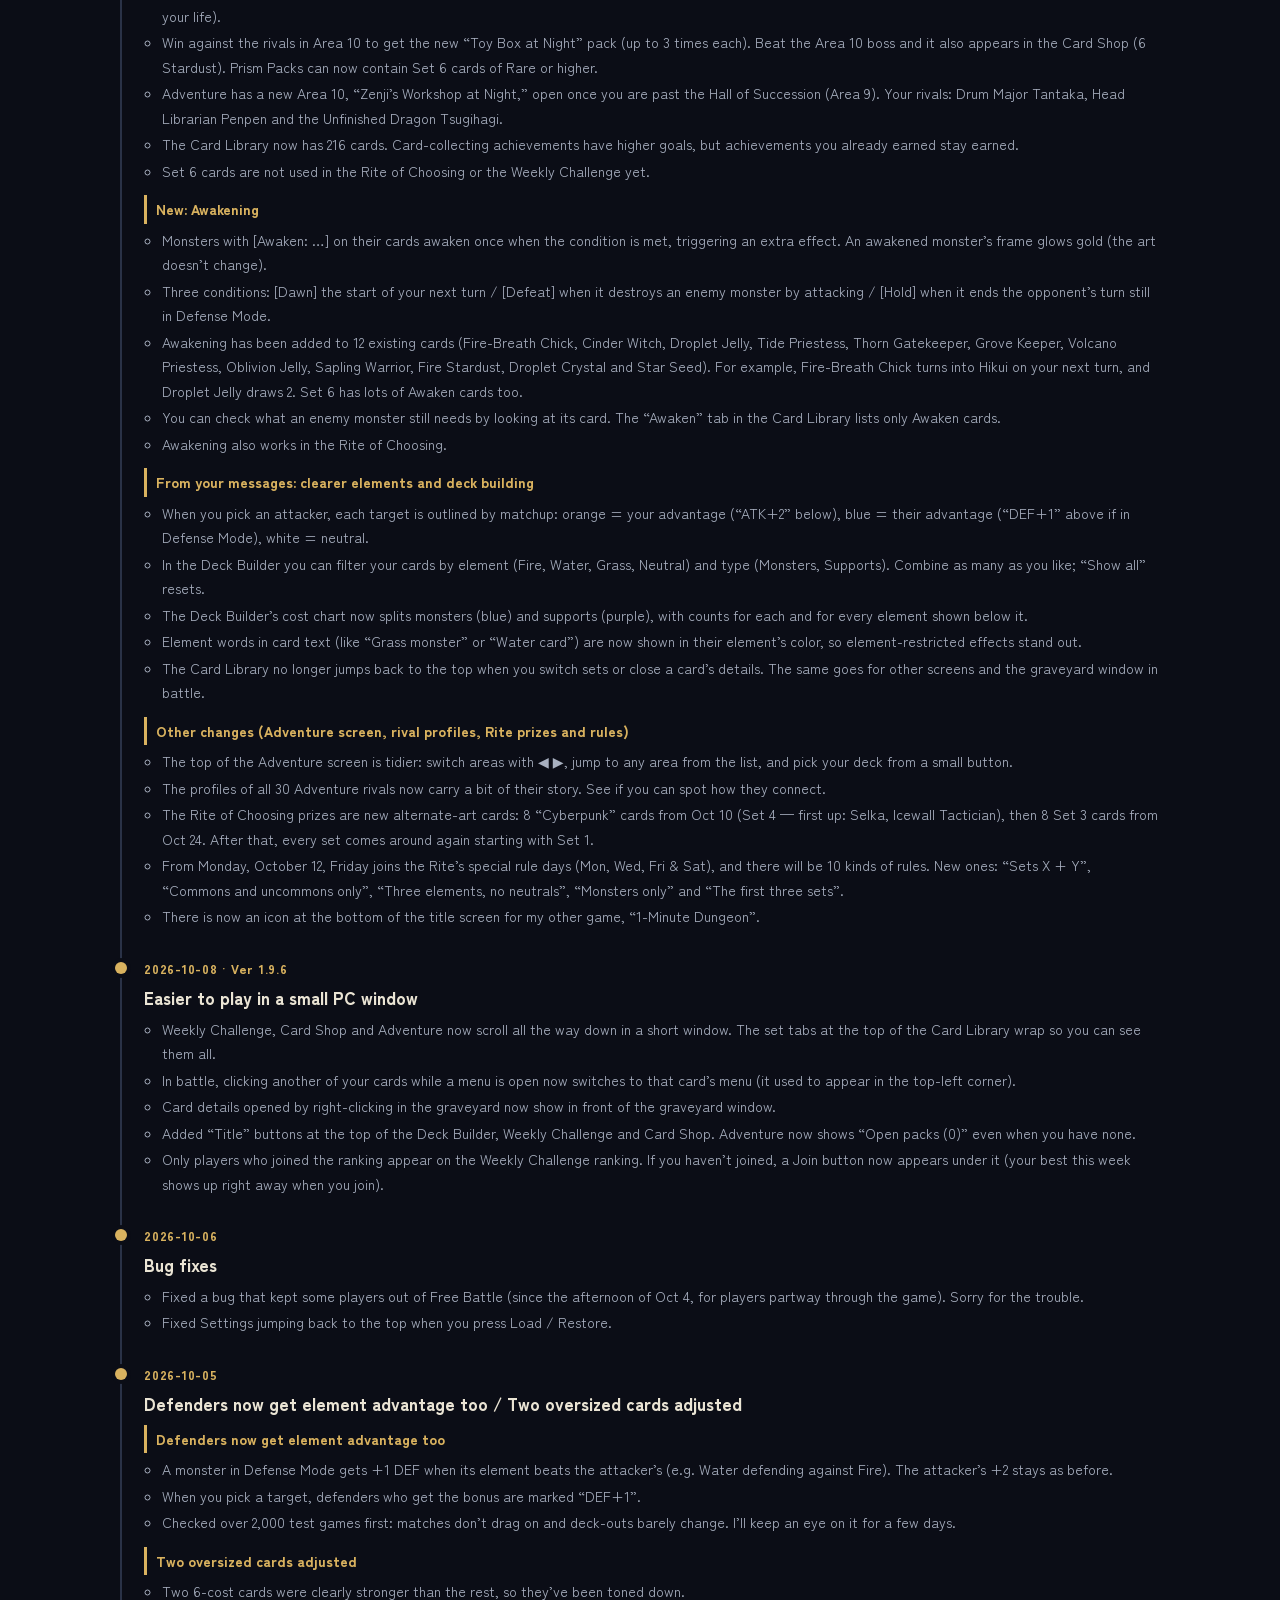
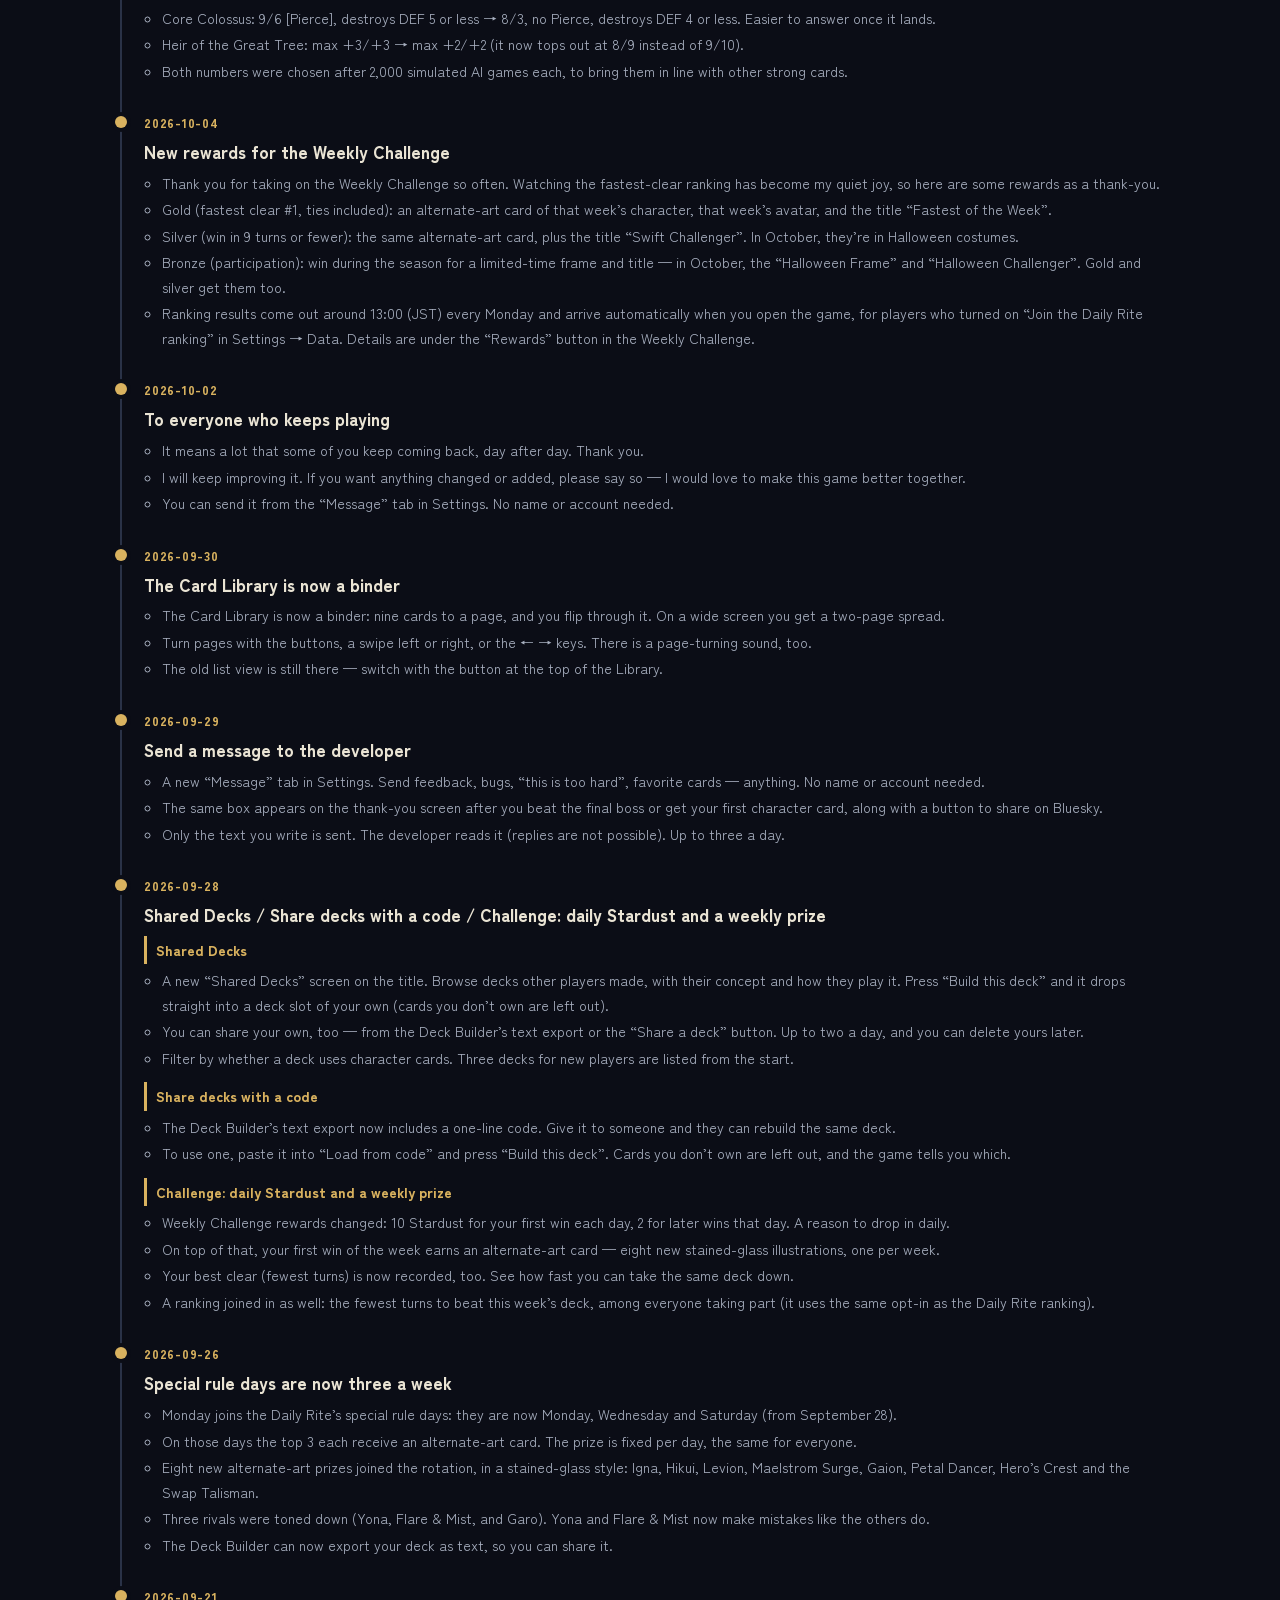
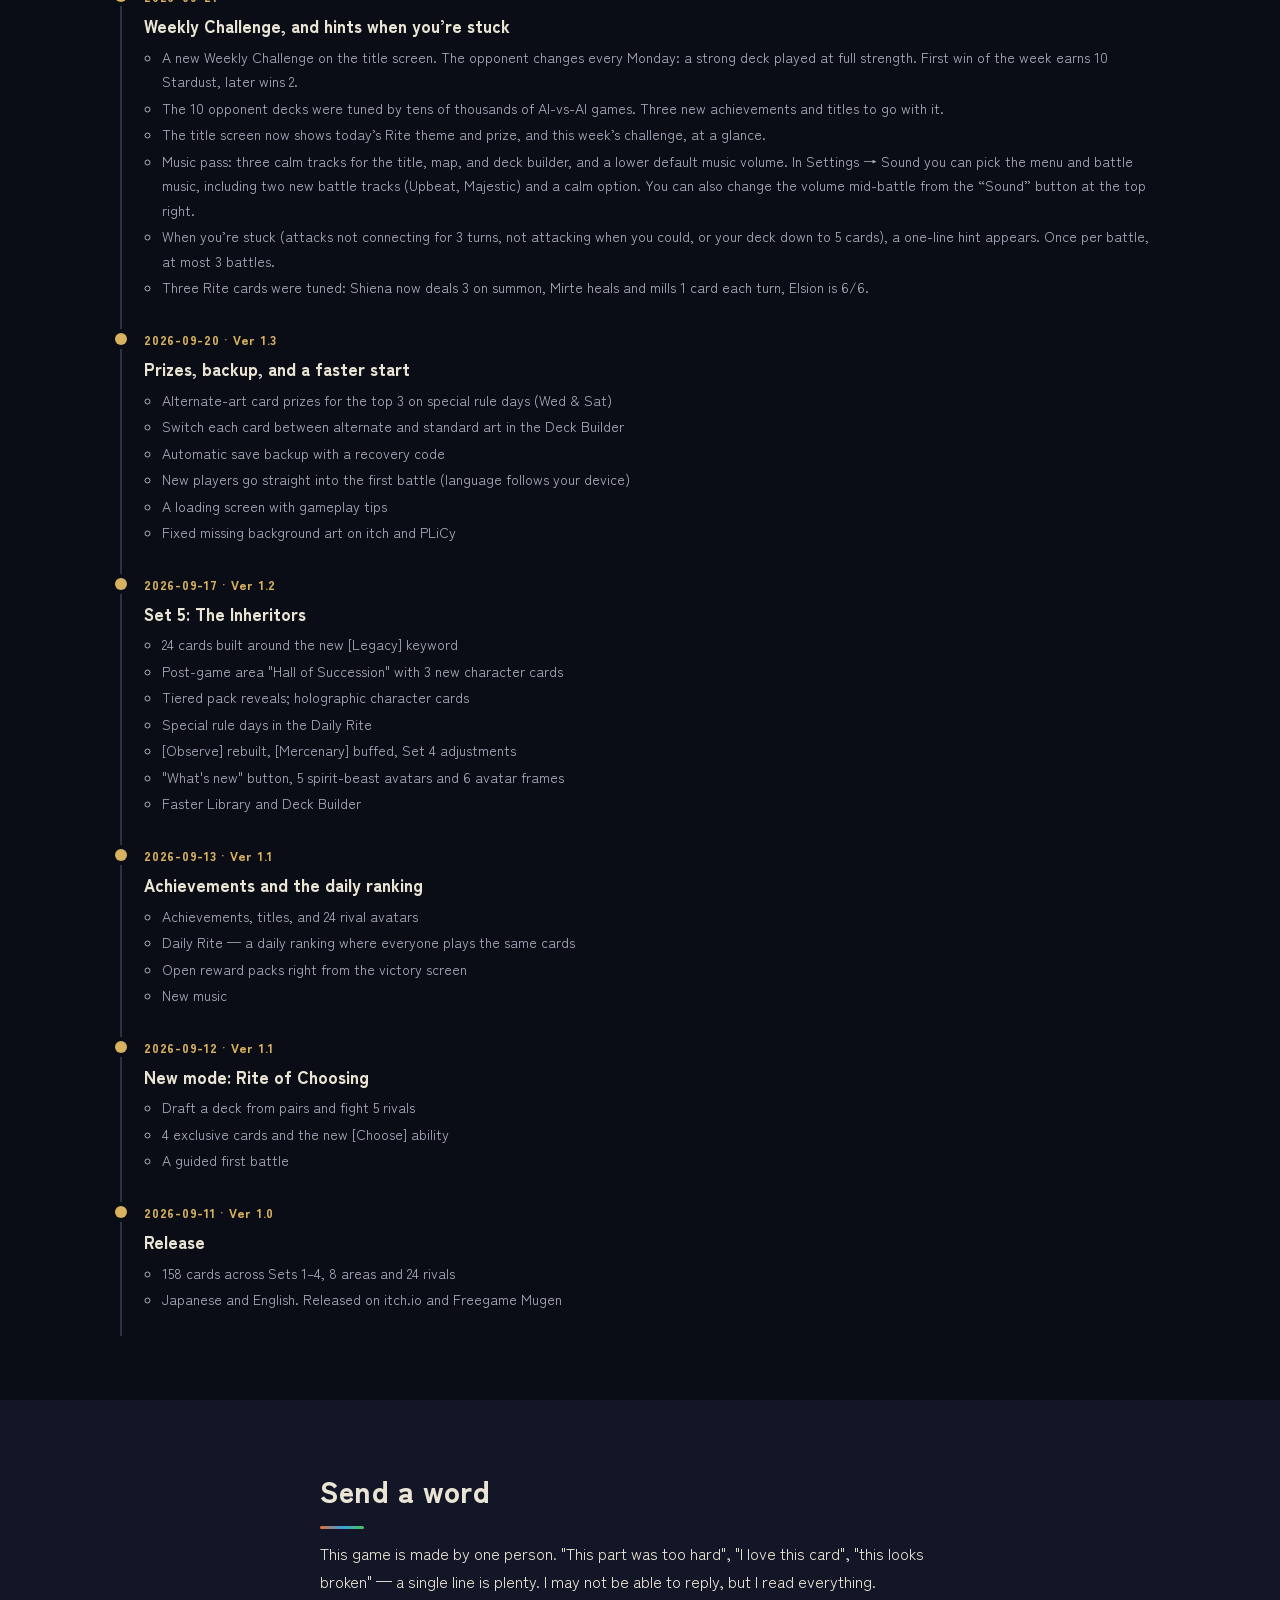
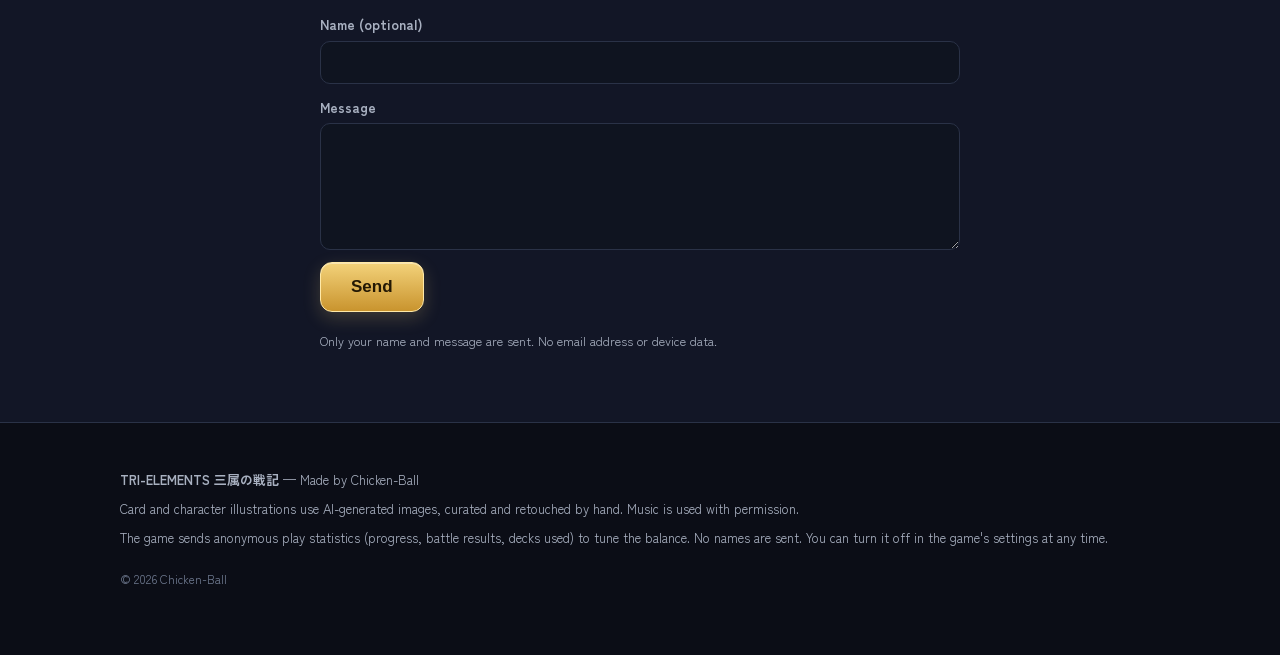
==== commit 02e43de0: "Update log 2.1.0; rite prize top 5 Co-Authored-By: Claude Opus 5.5 <noreply@anthropic.com>" ====
--- a/index.html
+++ b/index.html
@@ -131,7 +131,7 @@
       <article><img src="assets/icons/icon_adventure.webp" alt="" loading="lazy"><h3><span lang="ja">冒険</span><span lang="en">Adventure</span></h3><p lang="ja">10のエリア、30人のライバル。それぞれが自分のデッキと戦い方を持っています。勝つとパックがもらえます。</p><p lang="en">Ten lands, 30 rivals, each with their own deck and style. Win to earn card packs.</p></article>
       <article><img src="assets/icons/icon_freebattle.webp" alt="" loading="lazy"><h3><span lang="ja">フリーバトル</span><span lang="en">Free Battle</span></h3><p lang="ja">好きな相手と、3段階の難しさで。「極」で5回勝つと、そのキャラクターのカードが手に入ります。</p><p lang="en">Any rival, three difficulties. Beat one five times on Extreme to earn their character card.</p></article>
       <article><img src="assets/icons/icon_draft.webp" alt="" loading="lazy"><h3><span lang="ja">選定の儀</span><span lang="en">Rite of Choosing</span></h3><p lang="ja">2枚1組から1枚を選んでその場でデッキを組み、5人と連戦。持っていないカードも使えます。</p><p lang="en">Draft a deck from pairs on the spot and fight five rivals in a row — even with cards you don't own.</p></article>
-      <article><img src="assets/icons/icon_draft.webp" alt="" loading="lazy"><h3><span lang="ja">今日の選定の儀</span><span lang="en">Daily Rite</span></h3><p lang="ja">毎日、全員が同じカード・同じ相手。その日の最高点でランキング。月・水・金・土曜は特別ルールの日で、3位までに絵違いカードの景品。</p><p lang="en">Everyone gets the same cards and rivals each day. Compete on the ranking. Mondays, Wednesdays, Fridays and Saturdays are special rule days — the top 3 win an alternate-art card.</p></article>
+      <article><img src="assets/icons/icon_draft.webp" alt="" loading="lazy"><h3><span lang="ja">今日の選定の儀</span><span lang="en">Daily Rite</span></h3><p lang="ja">毎日、全員が同じカード・同じ相手。その日の最高点でランキング。月・水・金・土曜は特別ルールの日で、5位までに絵違いカードの景品。</p><p lang="en">Everyone gets the same cards and rivals each day. Compete on the ranking. Mondays, Wednesdays, Fridays and Saturdays are special rule days — the top 5 win an alternate-art card.</p></article>
       <article><img src="assets/icons/icon_freebattle.webp" alt="" loading="lazy"><h3><span lang="ja">週替わりチャレンジ</span><span lang="en">Weekly Challenge</span></h3><p lang="ja">毎週月曜に相手が変わる、本気のAIとの一戦。相手はAI同士で何万回も戦わせて強くした10種類のデッキ。勝った週の数で称号がつきます。</p><p lang="en">A new opponent every Monday, played at full AI strength. Ten decks tuned by tens of thousands of AI-vs-AI games. Titles for the weeks you win.</p></article>
       <article><img src="assets/icons/icon_collection.webp" alt="" loading="lazy"><h3><span lang="ja">図鑑とデッキ</span><span lang="en">Library &amp; decks</span></h3><p lang="ja">全216種のカードと、隠しキャラクターカード30種。デッキは8つまで保存できます。</p><p lang="en">216 cards plus 30 hidden character cards. Save up to eight decks.</p></article>
       <article><img src="assets/icons/icon_deck.webp" alt="" loading="lazy"><h3><span lang="ja">セーブの心配なし</span><span lang="en">Your save is safe</span></h3><p lang="ja">進行は自動で保存され、バックアップも自動。ブラウザのデータを消しても、復元コードで元に戻せます。</p><p lang="en">Progress saves automatically and is backed up. Clear your browser by mistake? A recovery code brings it all back.</p></article>
@@ -162,8 +162,8 @@
       </div>
       <div class="alt-text">
         <h3><span lang="ja">絵違いカード</span><span lang="en">Alternate-art cards</span></h3>
-        <p lang="ja">背景まで描いた特別なイラストのカード。「今日の選定の儀」の特別ルールの日（月・水・金・土）に、ランキング3位までに入った人へ1枚ずつ。</p>
-        <p lang="en">Special full-illustration versions of familiar cards. Awarded to the top 3 of the Daily Rite on special rule days (Mon, Wed, Fri &amp; Sat).</p>
+        <p lang="ja">背景まで描いた特別なイラストのカード。「今日の選定の儀」の特別ルールの日（月・水・金・土）に、ランキング5位までに入った人へ1枚ずつ。</p>
+        <p lang="en">Special full-illustration versions of familiar cards. Awarded to the top 5 of the Daily Rite on special rule days (Mon, Wed, Fri &amp; Sat).</p>
       </div>
     </div>
   </div>
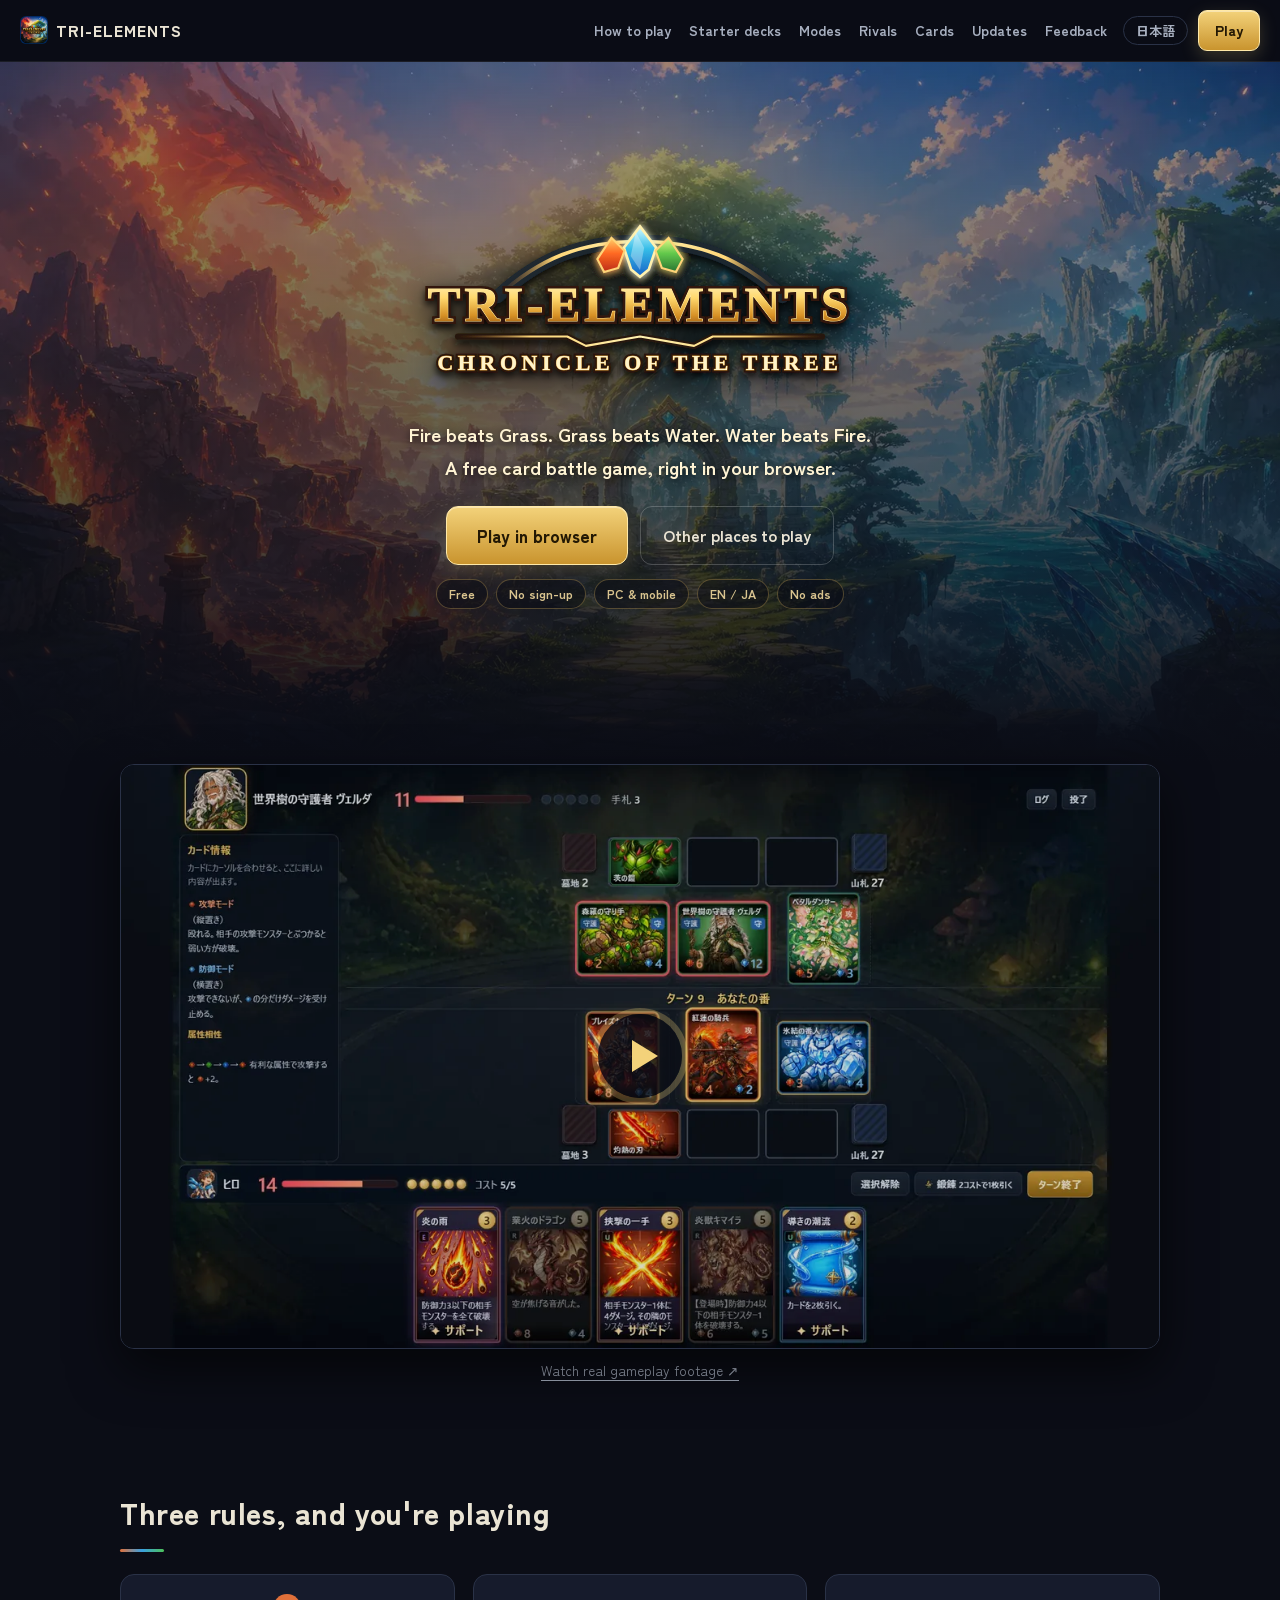
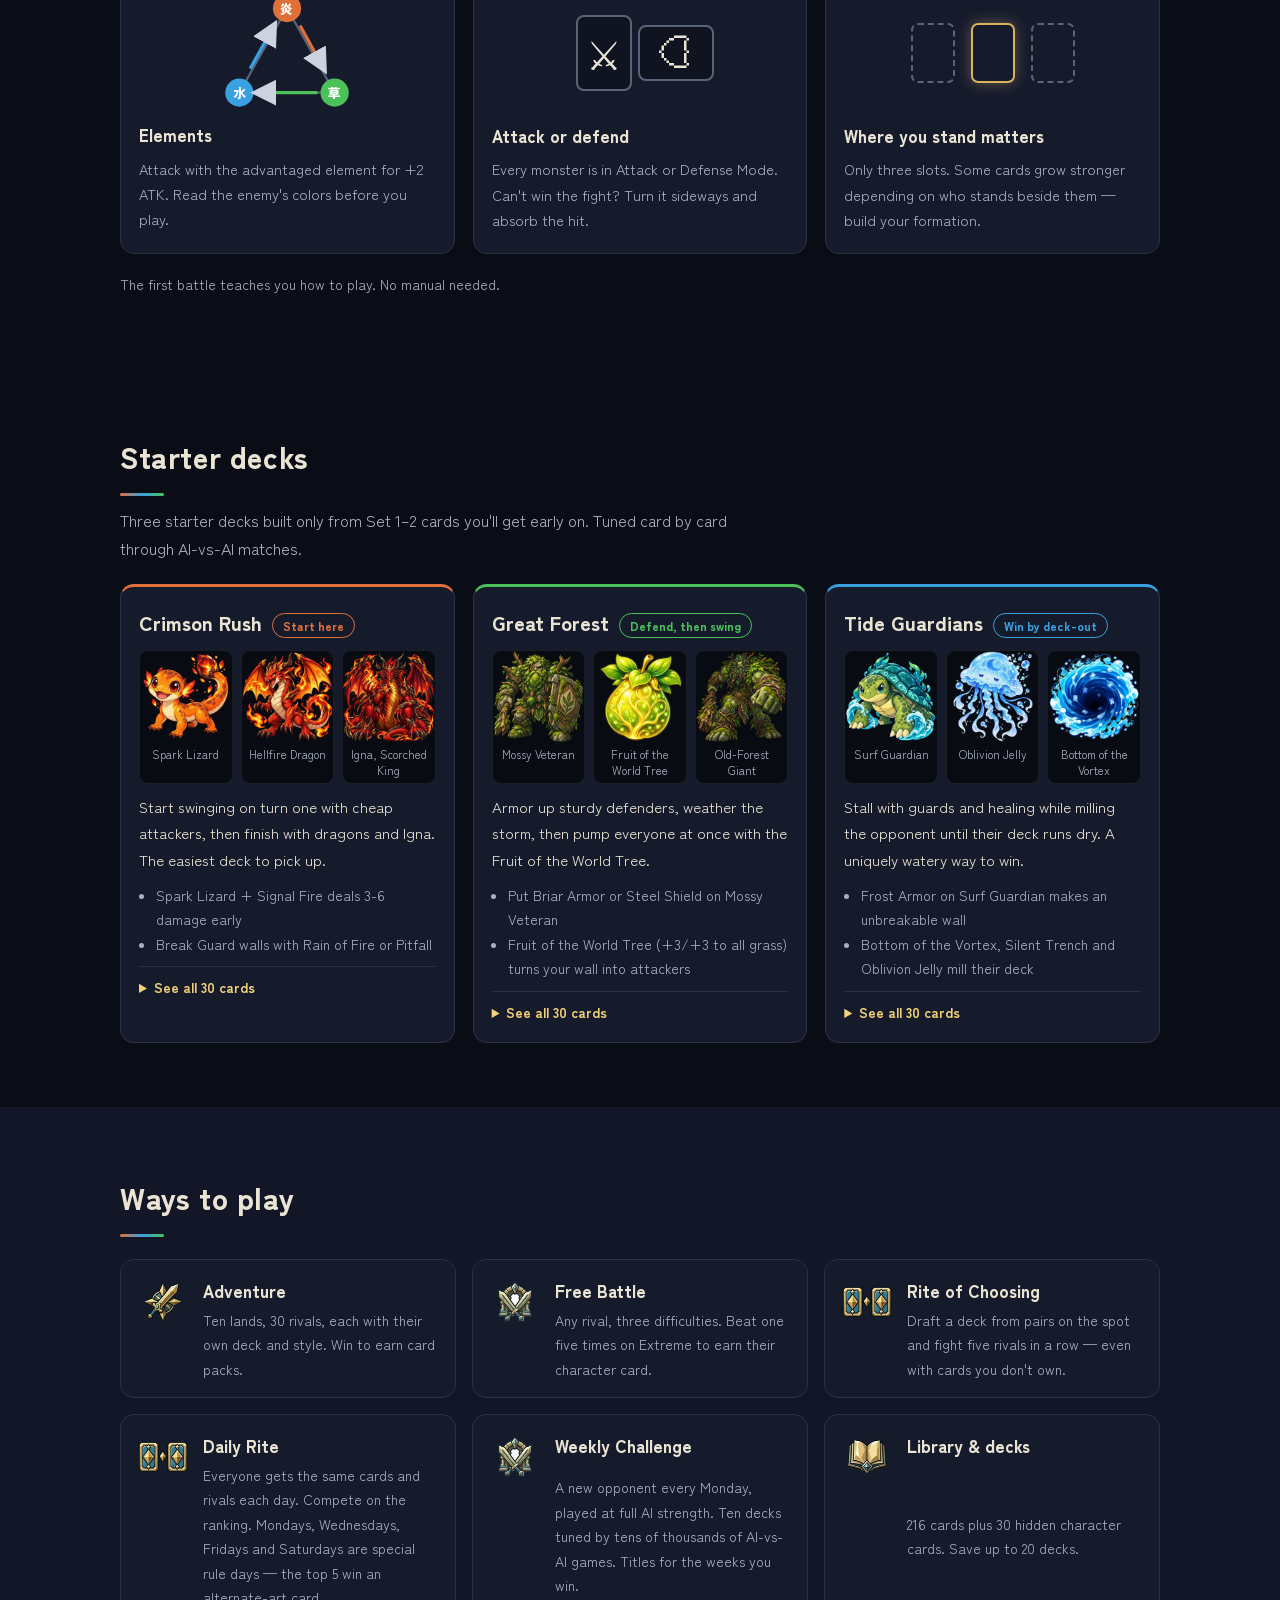
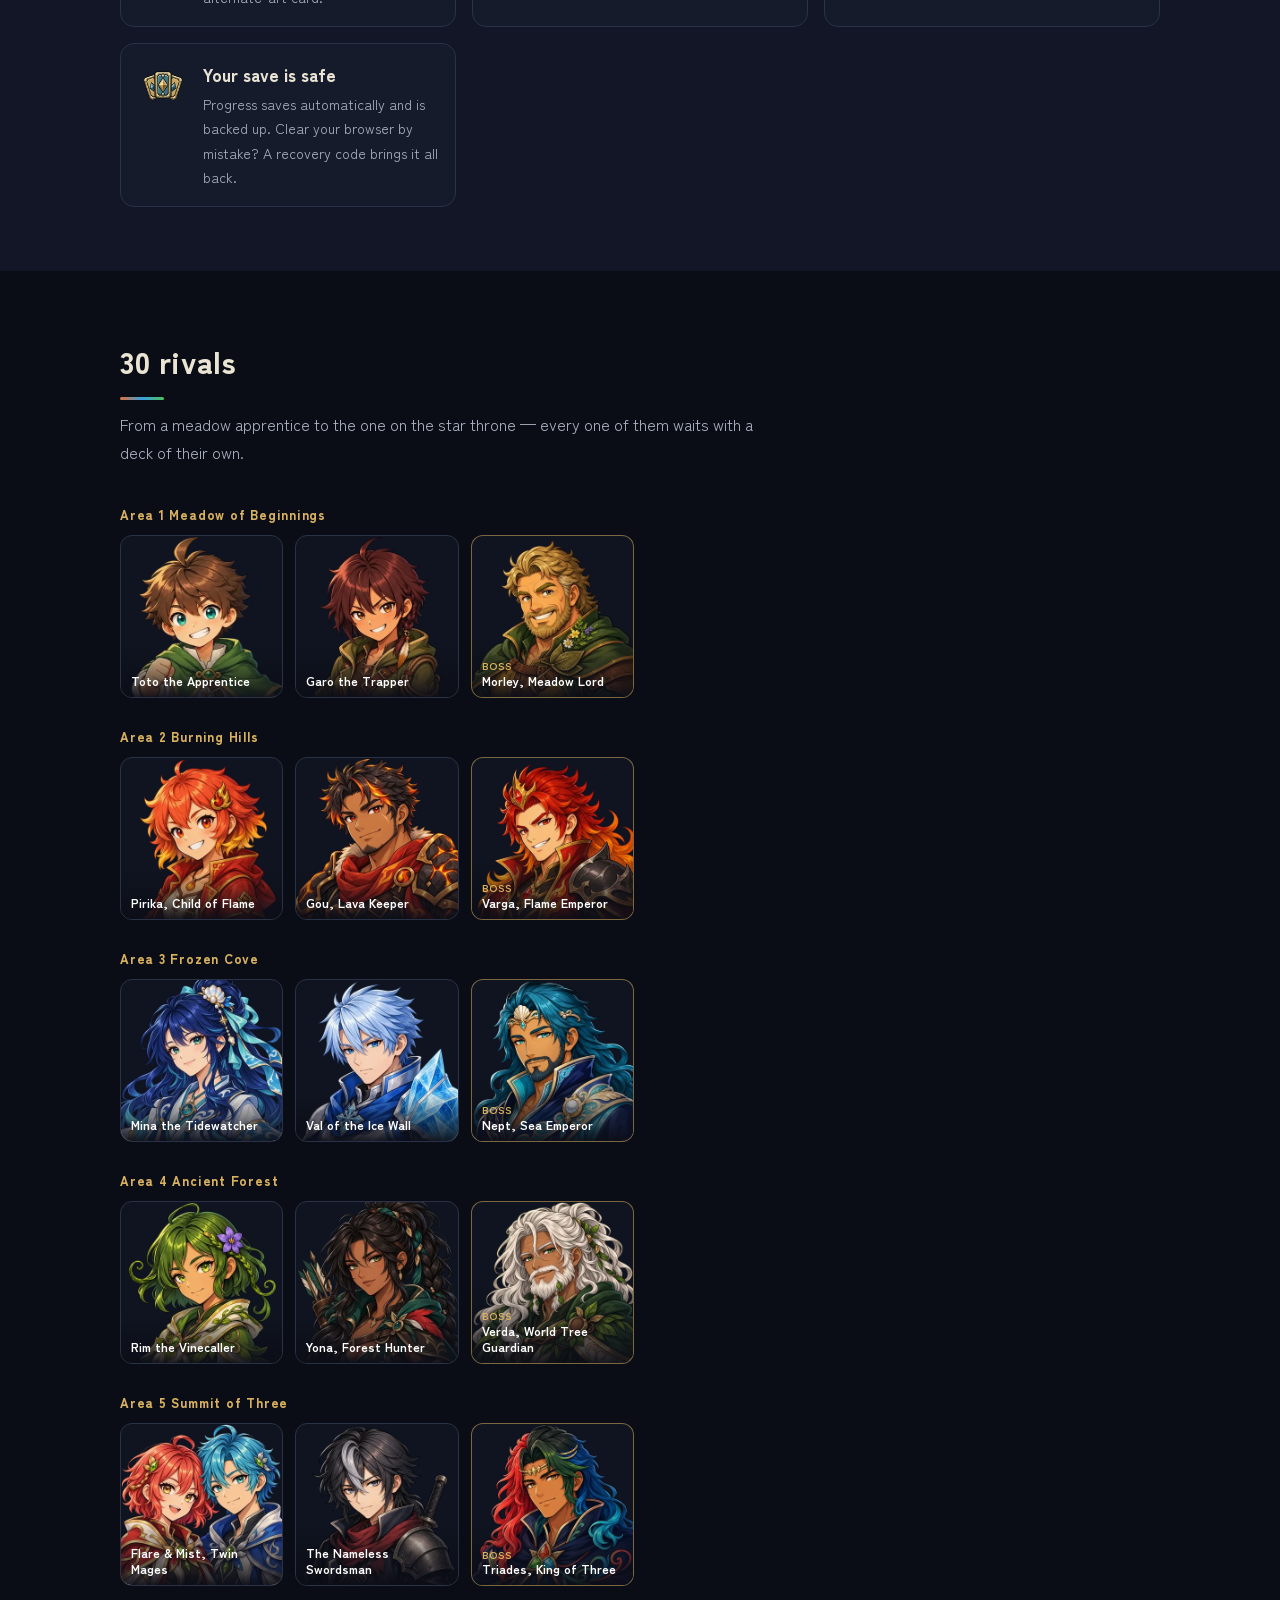
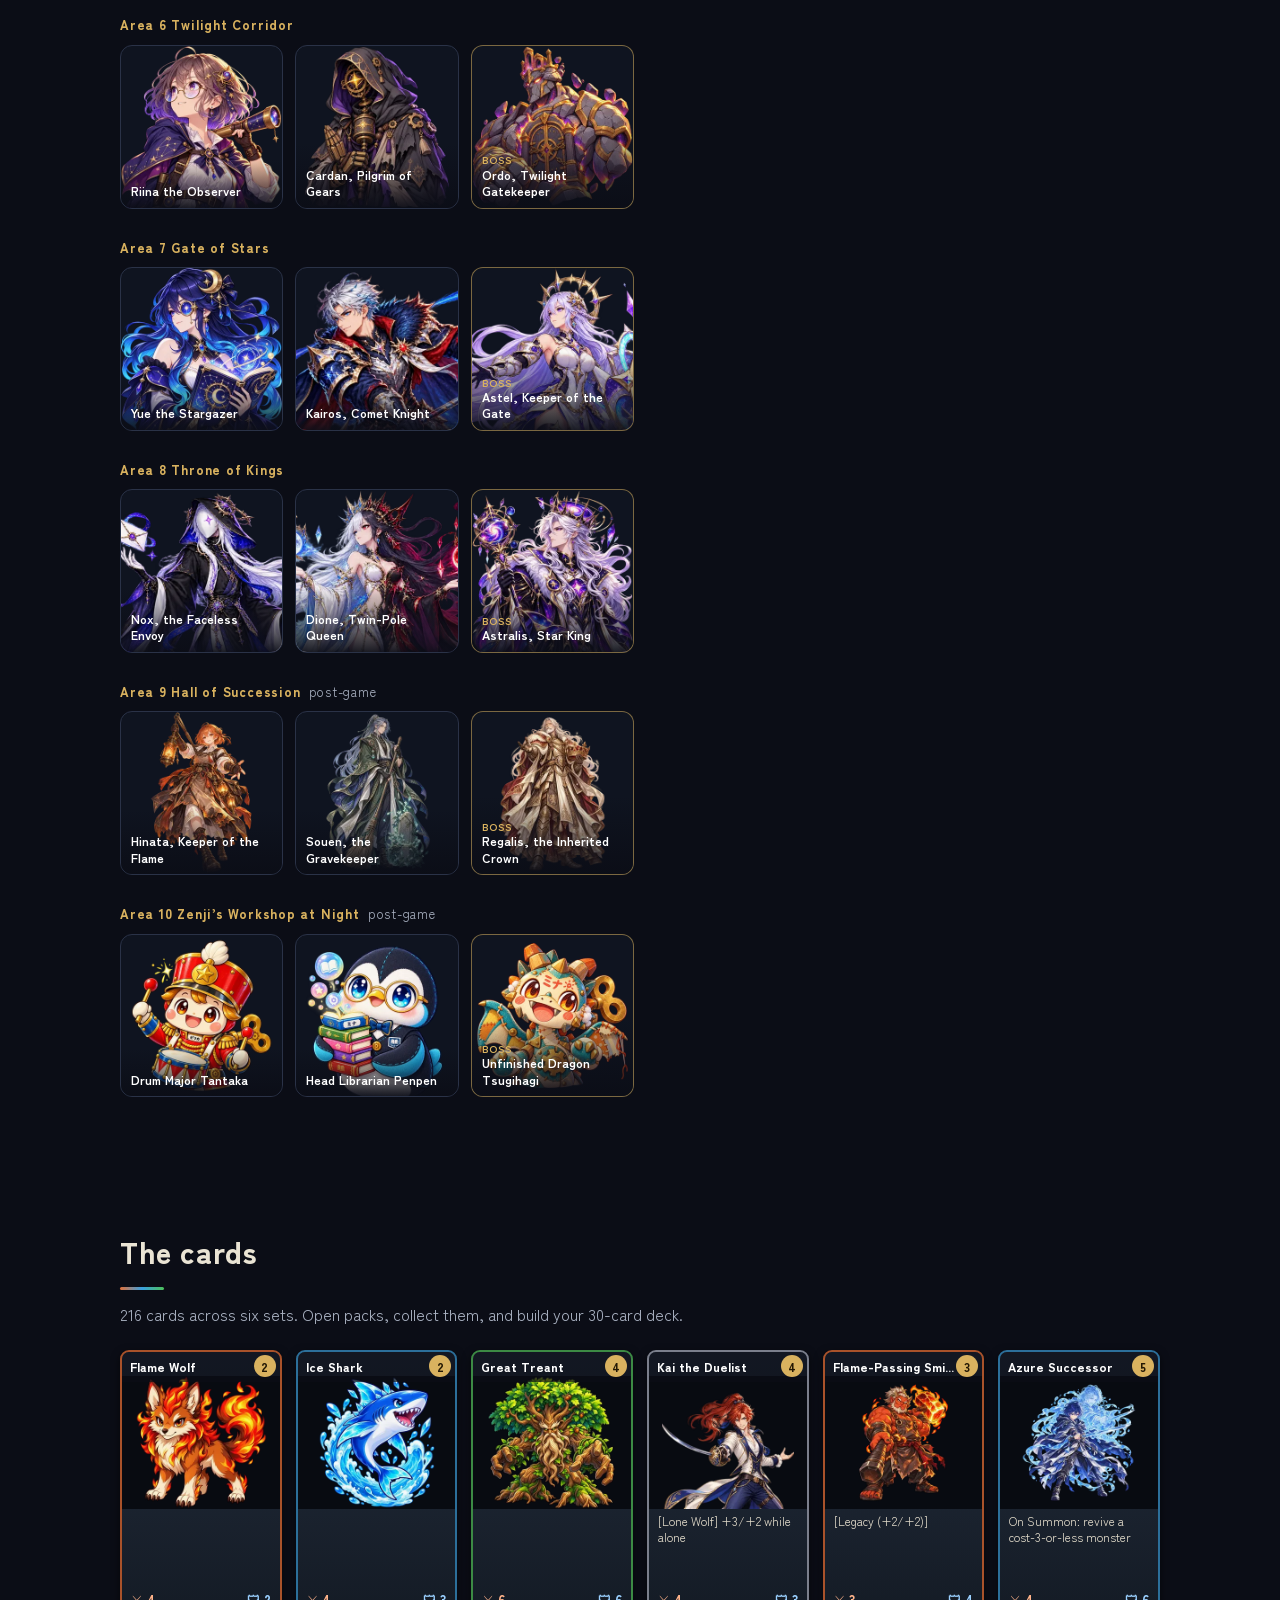
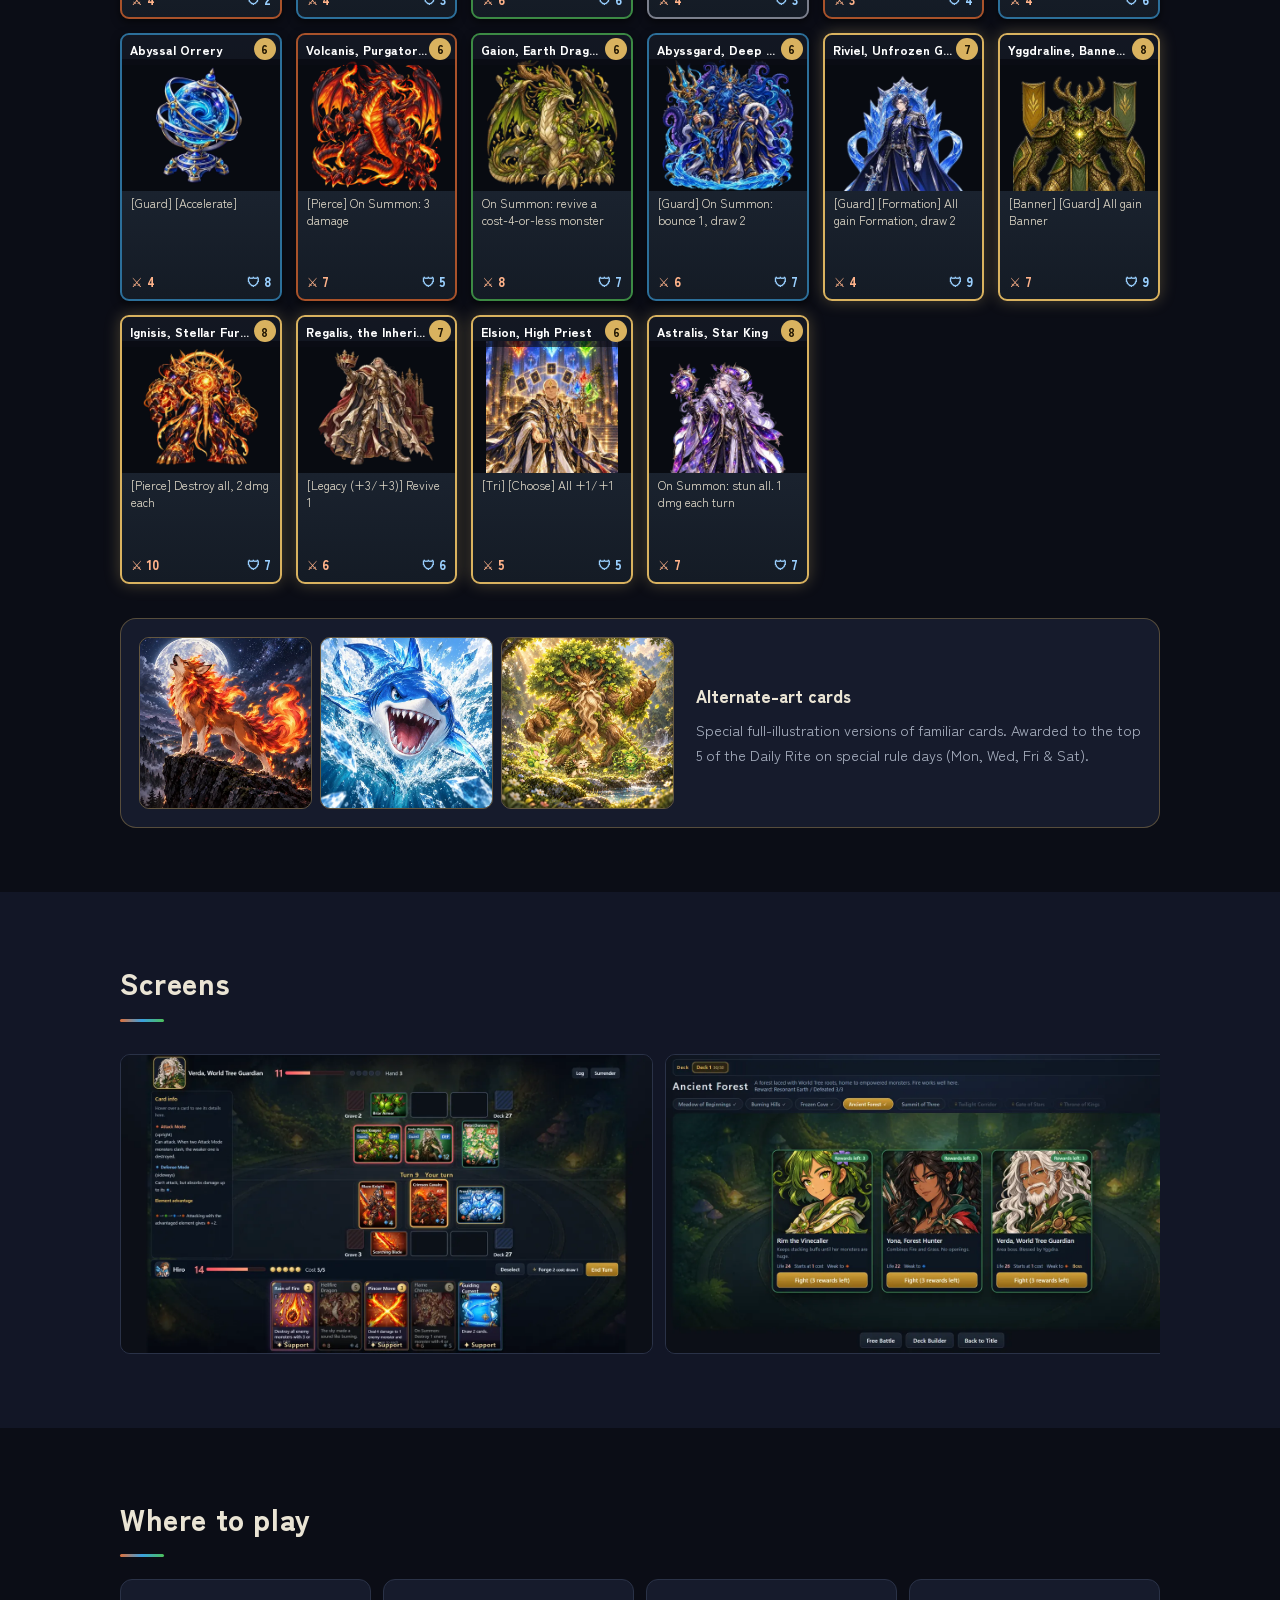
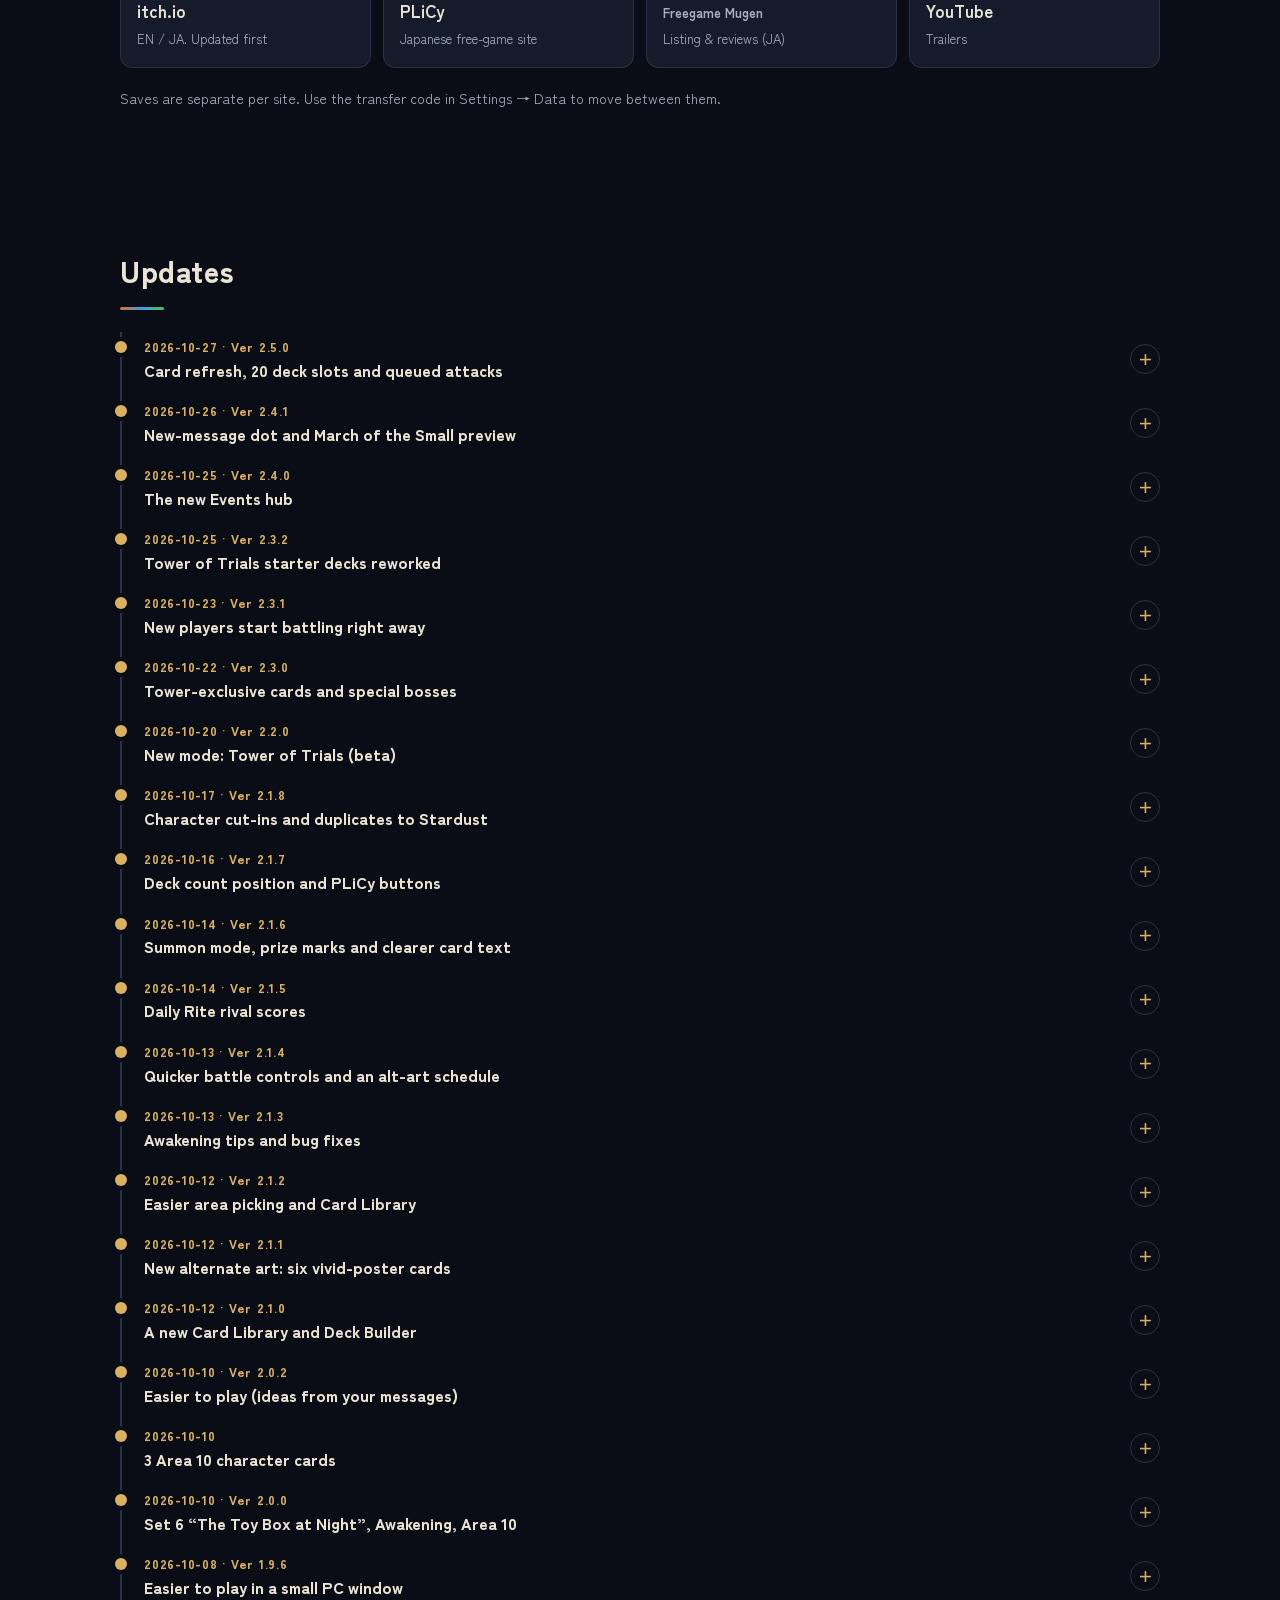
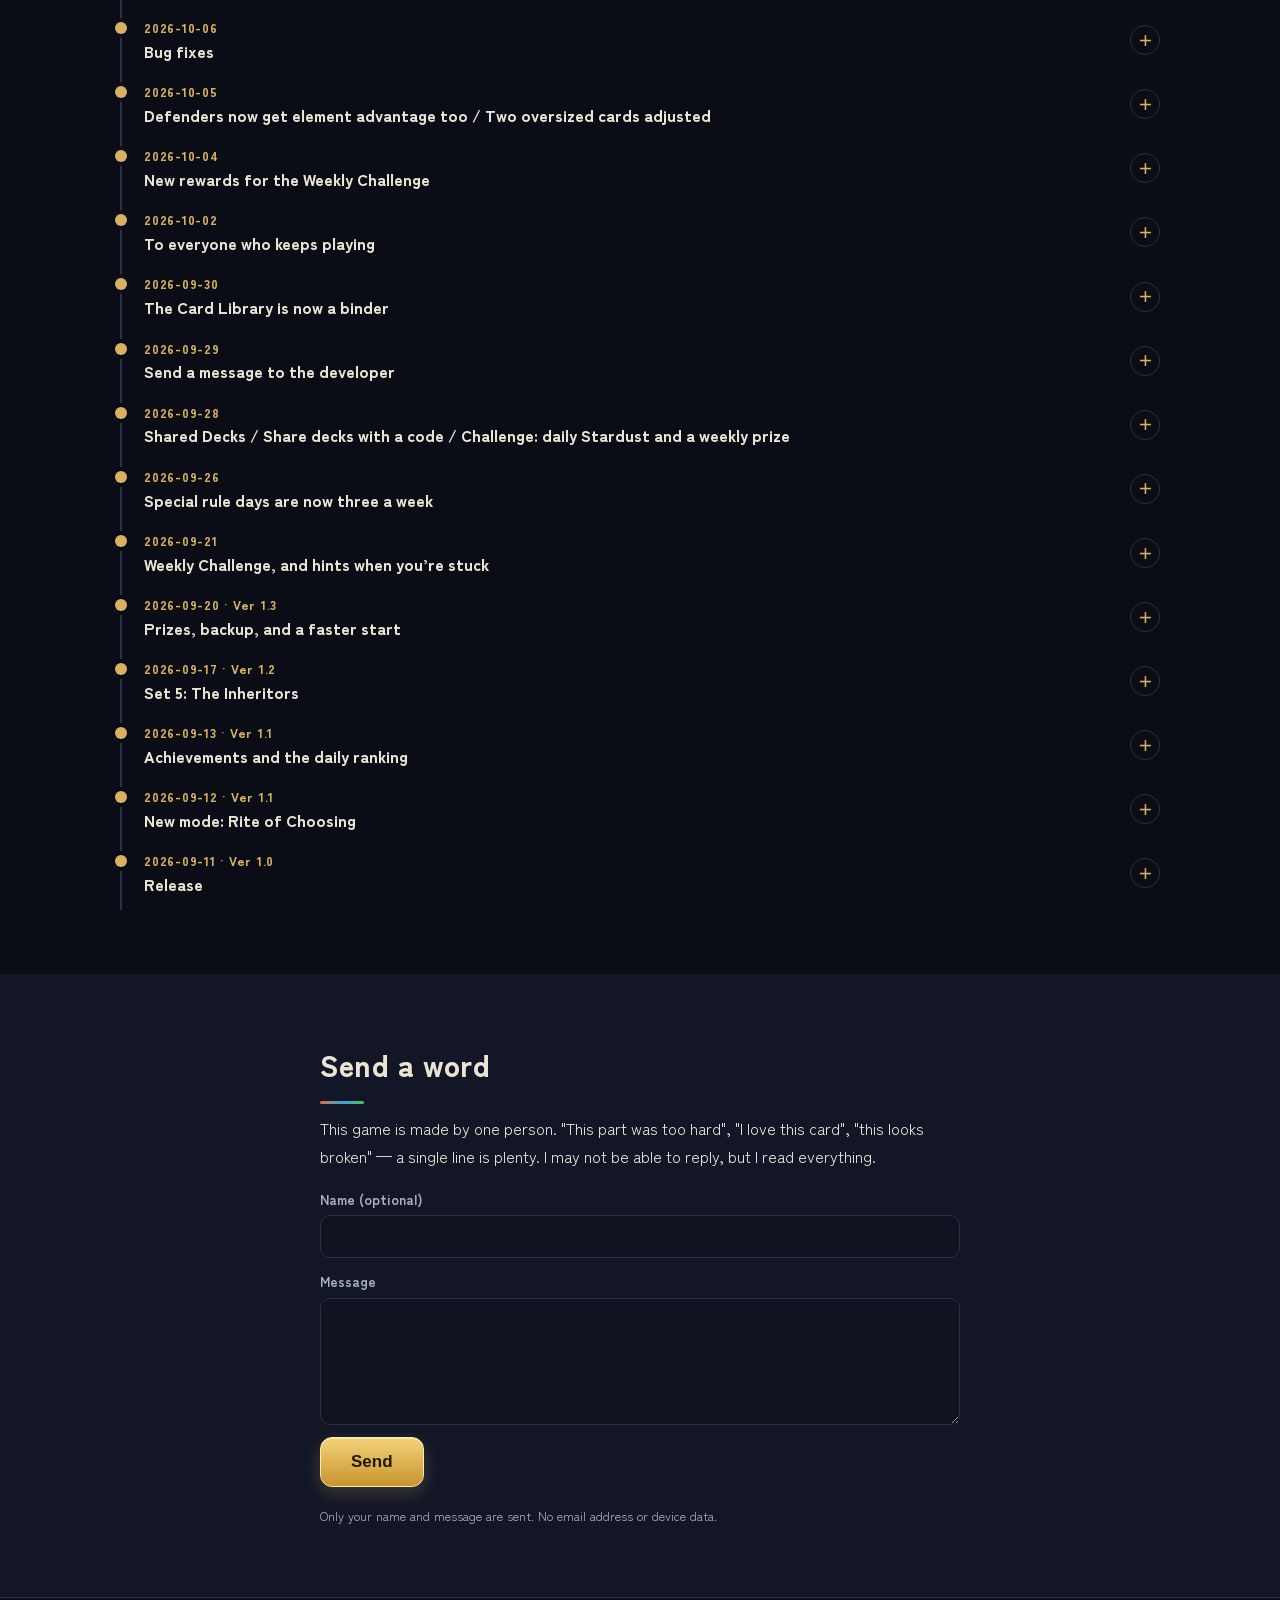
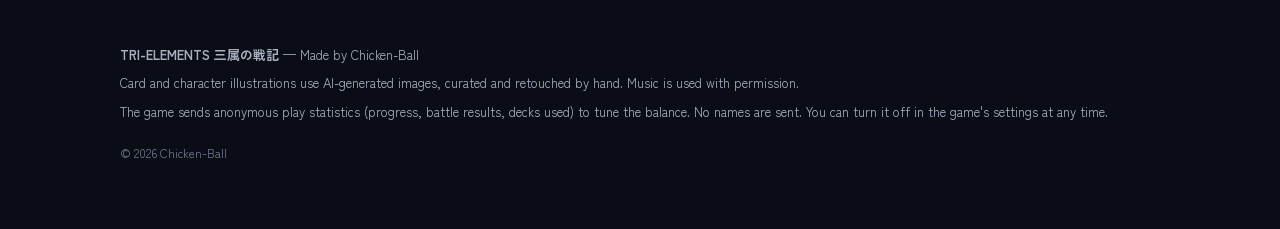
==== commit 30cda0c6: "Updates: Ver 2.2.0 – 2.5.0 in the changelog; decks can be saved up to 20 Co-Authored-By: Claude Opus" ====
--- a/index.html
+++ b/index.html
@@ -133,7 +133,7 @@
       <article><img src="assets/icons/icon_draft.webp" alt="" loading="lazy"><h3><span lang="ja">選定の儀</span><span lang="en">Rite of Choosing</span></h3><p lang="ja">2枚1組から1枚を選んでその場でデッキを組み、5人と連戦。持っていないカードも使えます。</p><p lang="en">Draft a deck from pairs on the spot and fight five rivals in a row — even with cards you don't own.</p></article>
       <article><img src="assets/icons/icon_draft.webp" alt="" loading="lazy"><h3><span lang="ja">今日の選定の儀</span><span lang="en">Daily Rite</span></h3><p lang="ja">毎日、全員が同じカード・同じ相手。その日の最高点でランキング。月・水・金・土曜は特別ルールの日で、5位までに絵違いカードの景品。</p><p lang="en">Everyone gets the same cards and rivals each day. Compete on the ranking. Mondays, Wednesdays, Fridays and Saturdays are special rule days — the top 5 win an alternate-art card.</p></article>
       <article><img src="assets/icons/icon_freebattle.webp" alt="" loading="lazy"><h3><span lang="ja">週替わりチャレンジ</span><span lang="en">Weekly Challenge</span></h3><p lang="ja">毎週月曜に相手が変わる、本気のAIとの一戦。相手はAI同士で何万回も戦わせて強くした10種類のデッキ。勝った週の数で称号がつきます。</p><p lang="en">A new opponent every Monday, played at full AI strength. Ten decks tuned by tens of thousands of AI-vs-AI games. Titles for the weeks you win.</p></article>
-      <article><img src="assets/icons/icon_collection.webp" alt="" loading="lazy"><h3><span lang="ja">図鑑とデッキ</span><span lang="en">Library &amp; decks</span></h3><p lang="ja">全216種のカードと、隠しキャラクターカード30種。デッキは8つまで保存できます。</p><p lang="en">216 cards plus 30 hidden character cards. Save up to eight decks.</p></article>
+      <article><img src="assets/icons/icon_collection.webp" alt="" loading="lazy"><h3><span lang="ja">図鑑とデッキ</span><span lang="en">Library &amp; decks</span></h3><p lang="ja">全216種のカードと、隠しキャラクターカード30種。デッキは20個まで保存できます。</p><p lang="en">216 cards plus 30 hidden character cards. Save up to 20 decks.</p></article>
       <article><img src="assets/icons/icon_deck.webp" alt="" loading="lazy"><h3><span lang="ja">セーブの心配なし</span><span lang="en">Your save is safe</span></h3><p lang="ja">進行は自動で保存され、バックアップも自動。ブラウザのデータを消しても、復元コードで元に戻せます。</p><p lang="en">Progress saves automatically and is backed up. Clear your browser by mistake? A recovery code brings it all back.</p></article>
     </div>
   </div>
--- a/style.css
+++ b/style.css
@@ -206,3 +206,16 @@
 .deck td.n{width:2.6em;text-align:right;color:var(--sub)}
 .deck td .dot{display:inline-block;width:8px;height:8px;border-radius:50%;margin-right:6px;background:#7b7f8c}
 .deck td .dot.fire{background:var(--fire)}.deck td .dot.water{background:var(--water)}.deck td .dot.grass{background:var(--grass)}
+
+/* 更新履歴：1件ずつたたむ（日付・版・題の1行。押すと開く） */
+.timeline li{padding-bottom:10px}
+.timeline details summary{list-style:none;cursor:pointer;display:grid;grid-template-columns:1fr auto;column-gap:10px;align-items:center;padding:4px 0}
+.timeline details summary::-webkit-details-marker{display:none}
+.timeline details summary time{grid-column:1}
+.timeline details summary h3{grid-column:1;margin:1px 0 0;font-size:16px;line-height:1.45}
+.timeline details summary::after{content:"＋";grid-column:2;grid-row:1 / span 2;width:28px;height:28px;border-radius:50%;border:1px solid var(--line);display:flex;align-items:center;justify-content:center;color:var(--gold);font-weight:900;font-size:14px;transition:transform .15s}
+.timeline details[open] summary::after{content:"－"}
+.timeline details summary:hover h3{color:var(--gold)}
+.timeline details summary:focus-visible{outline:2px solid var(--gold);outline-offset:4px;border-radius:6px}
+.timeline details ul{margin:6px 0 8px}
+@media (prefers-reduced-motion:reduce){.timeline details summary::after{transition:none}}
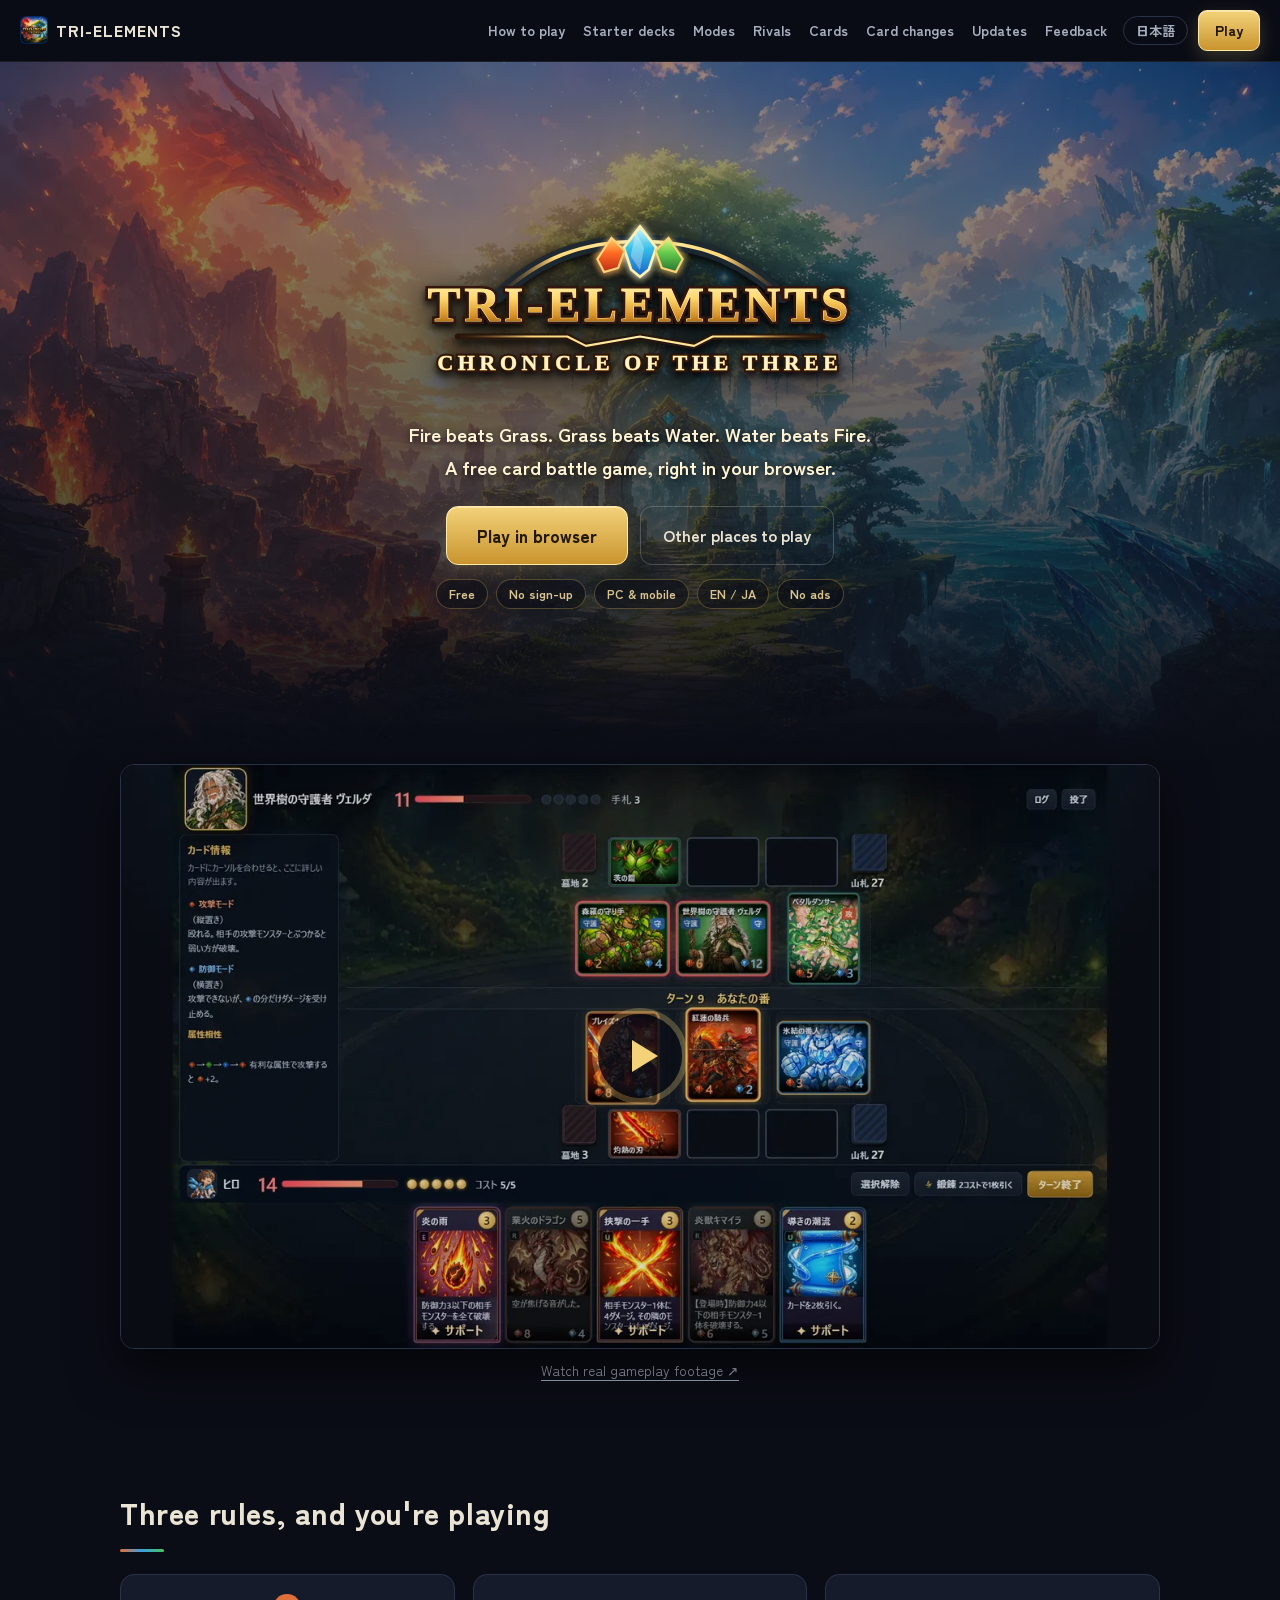
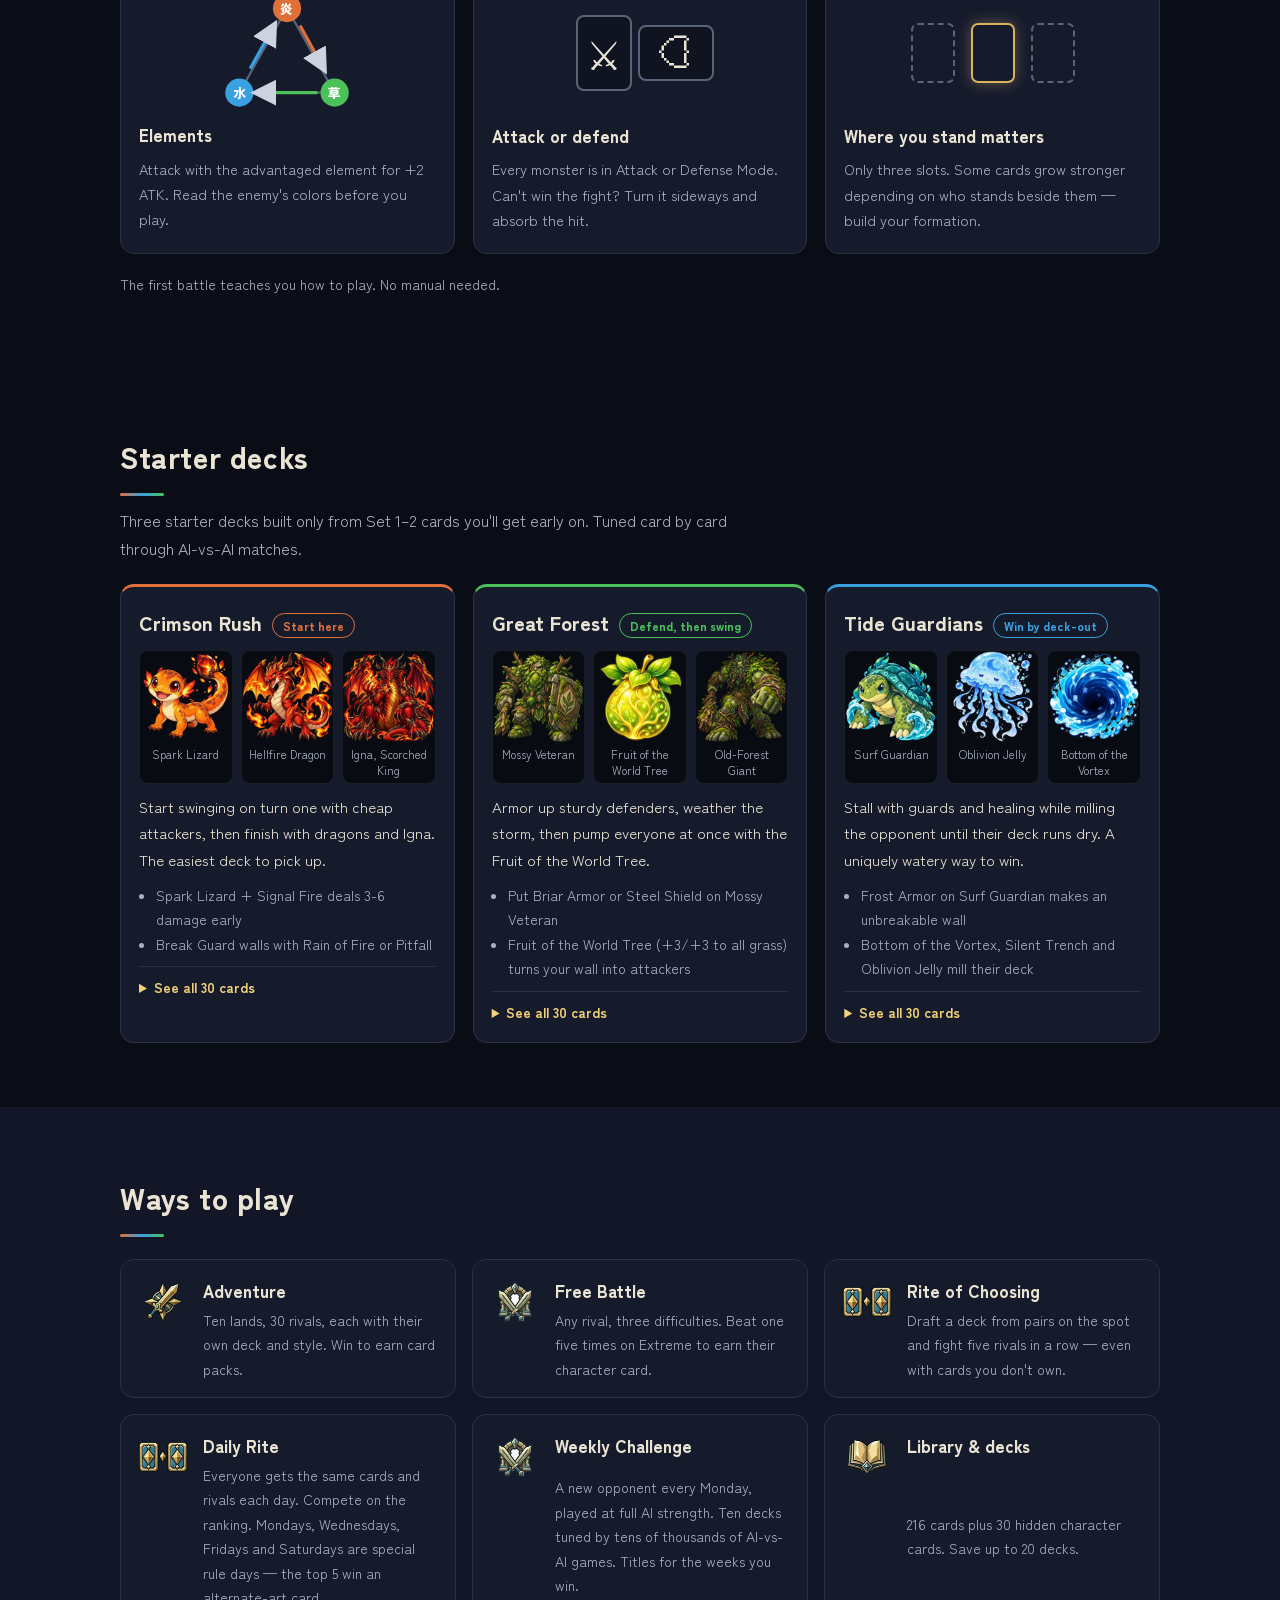
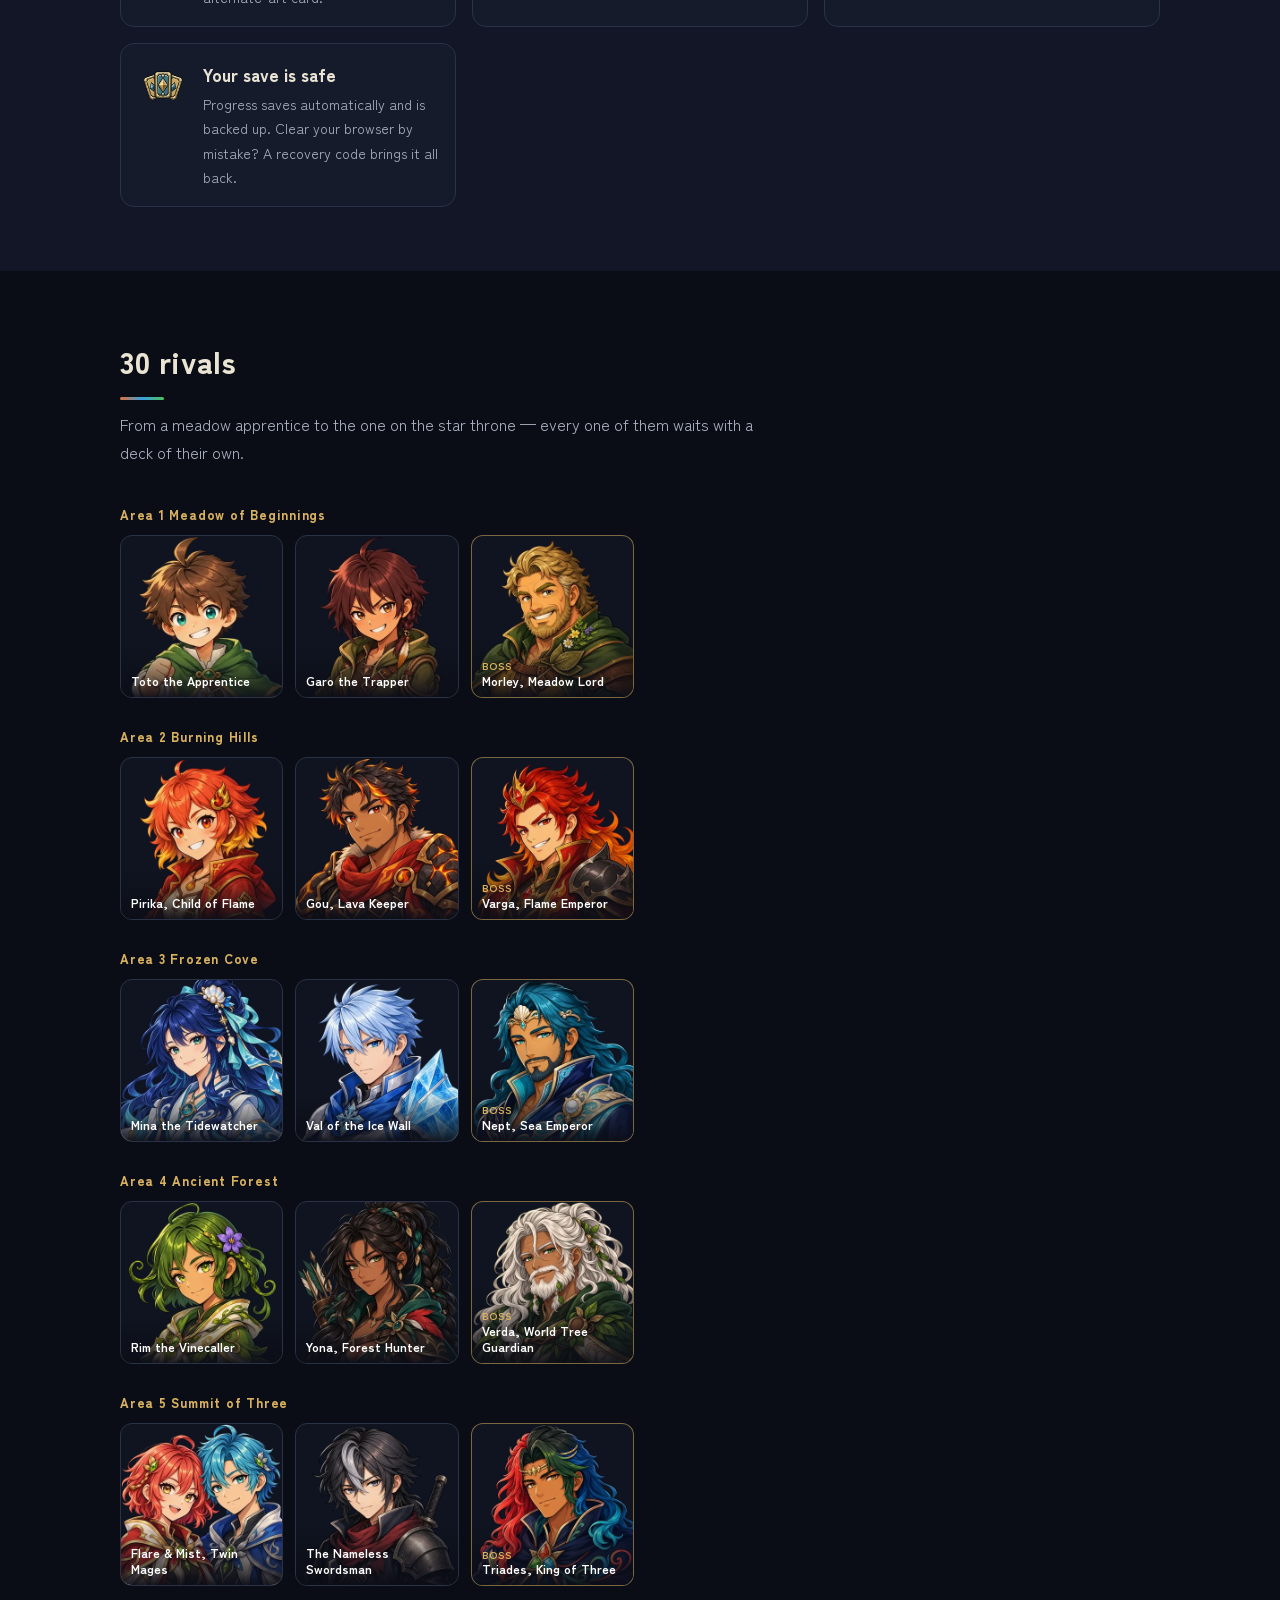
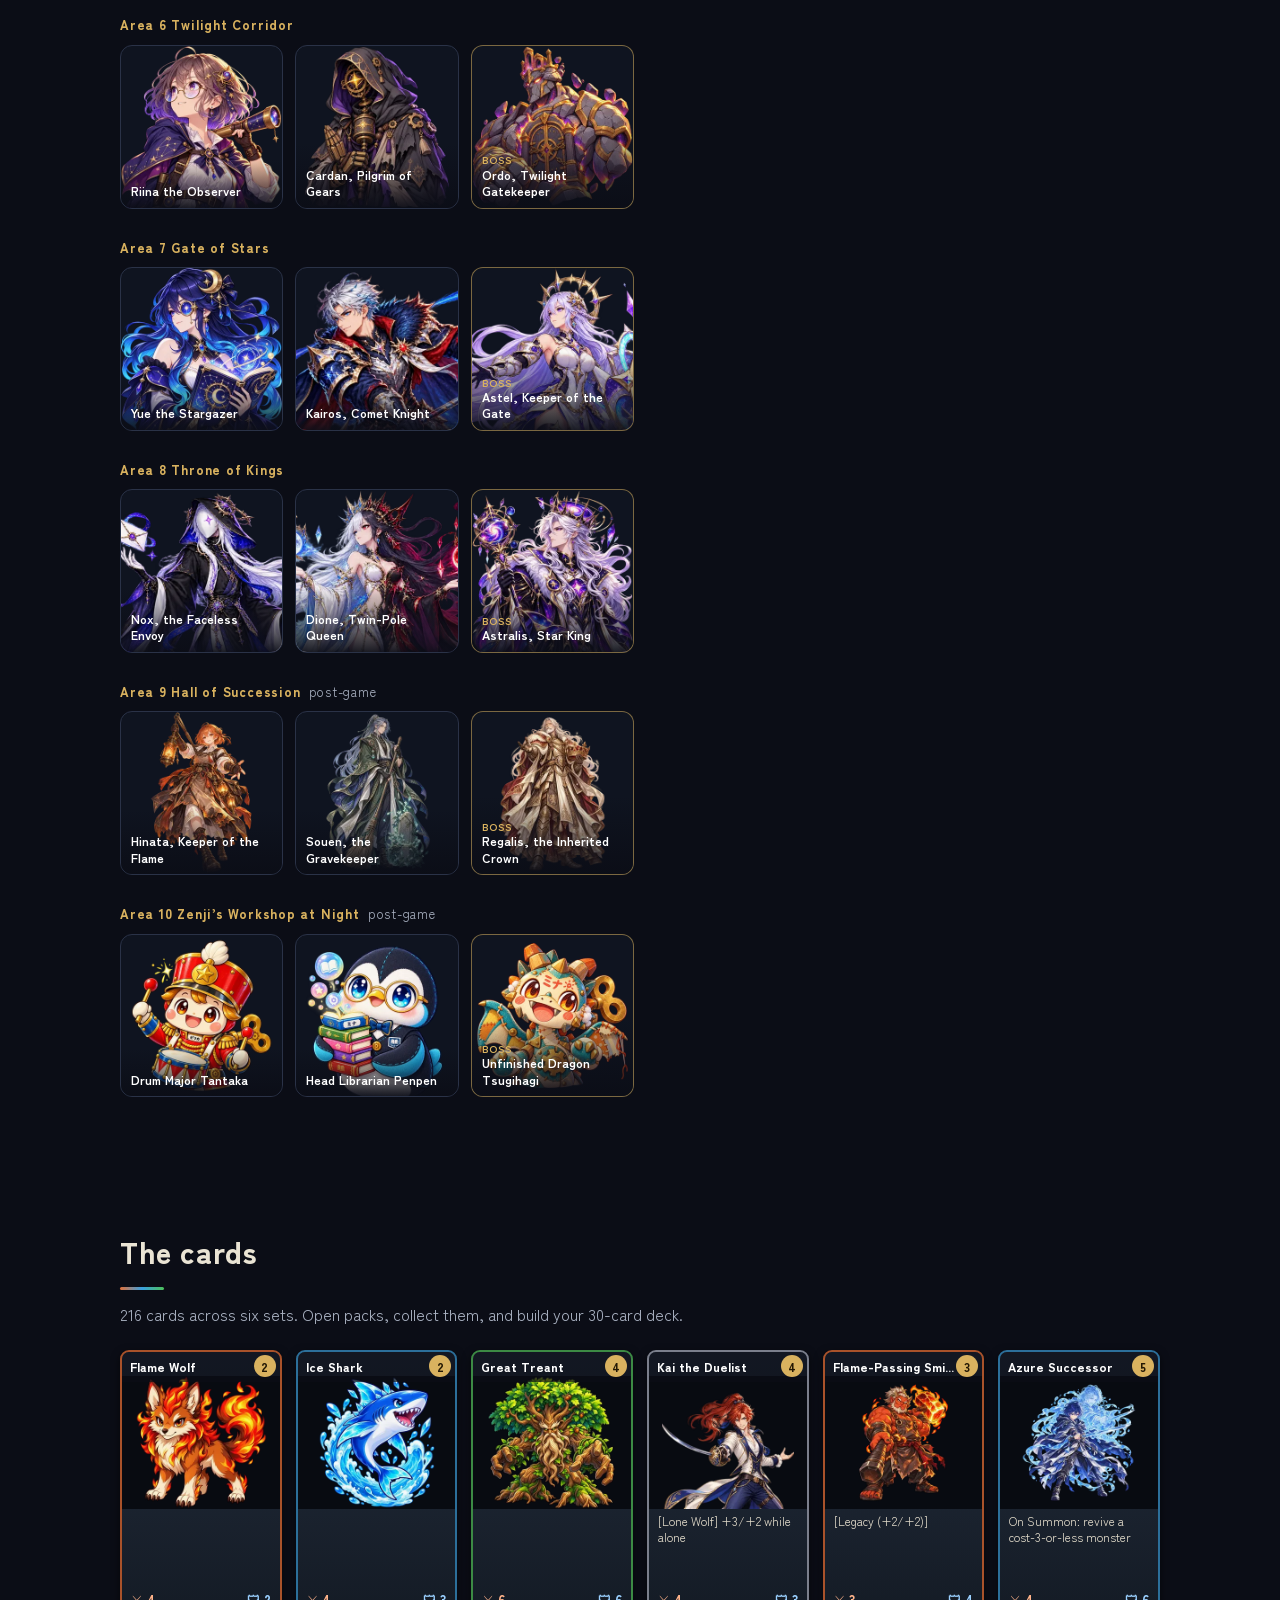
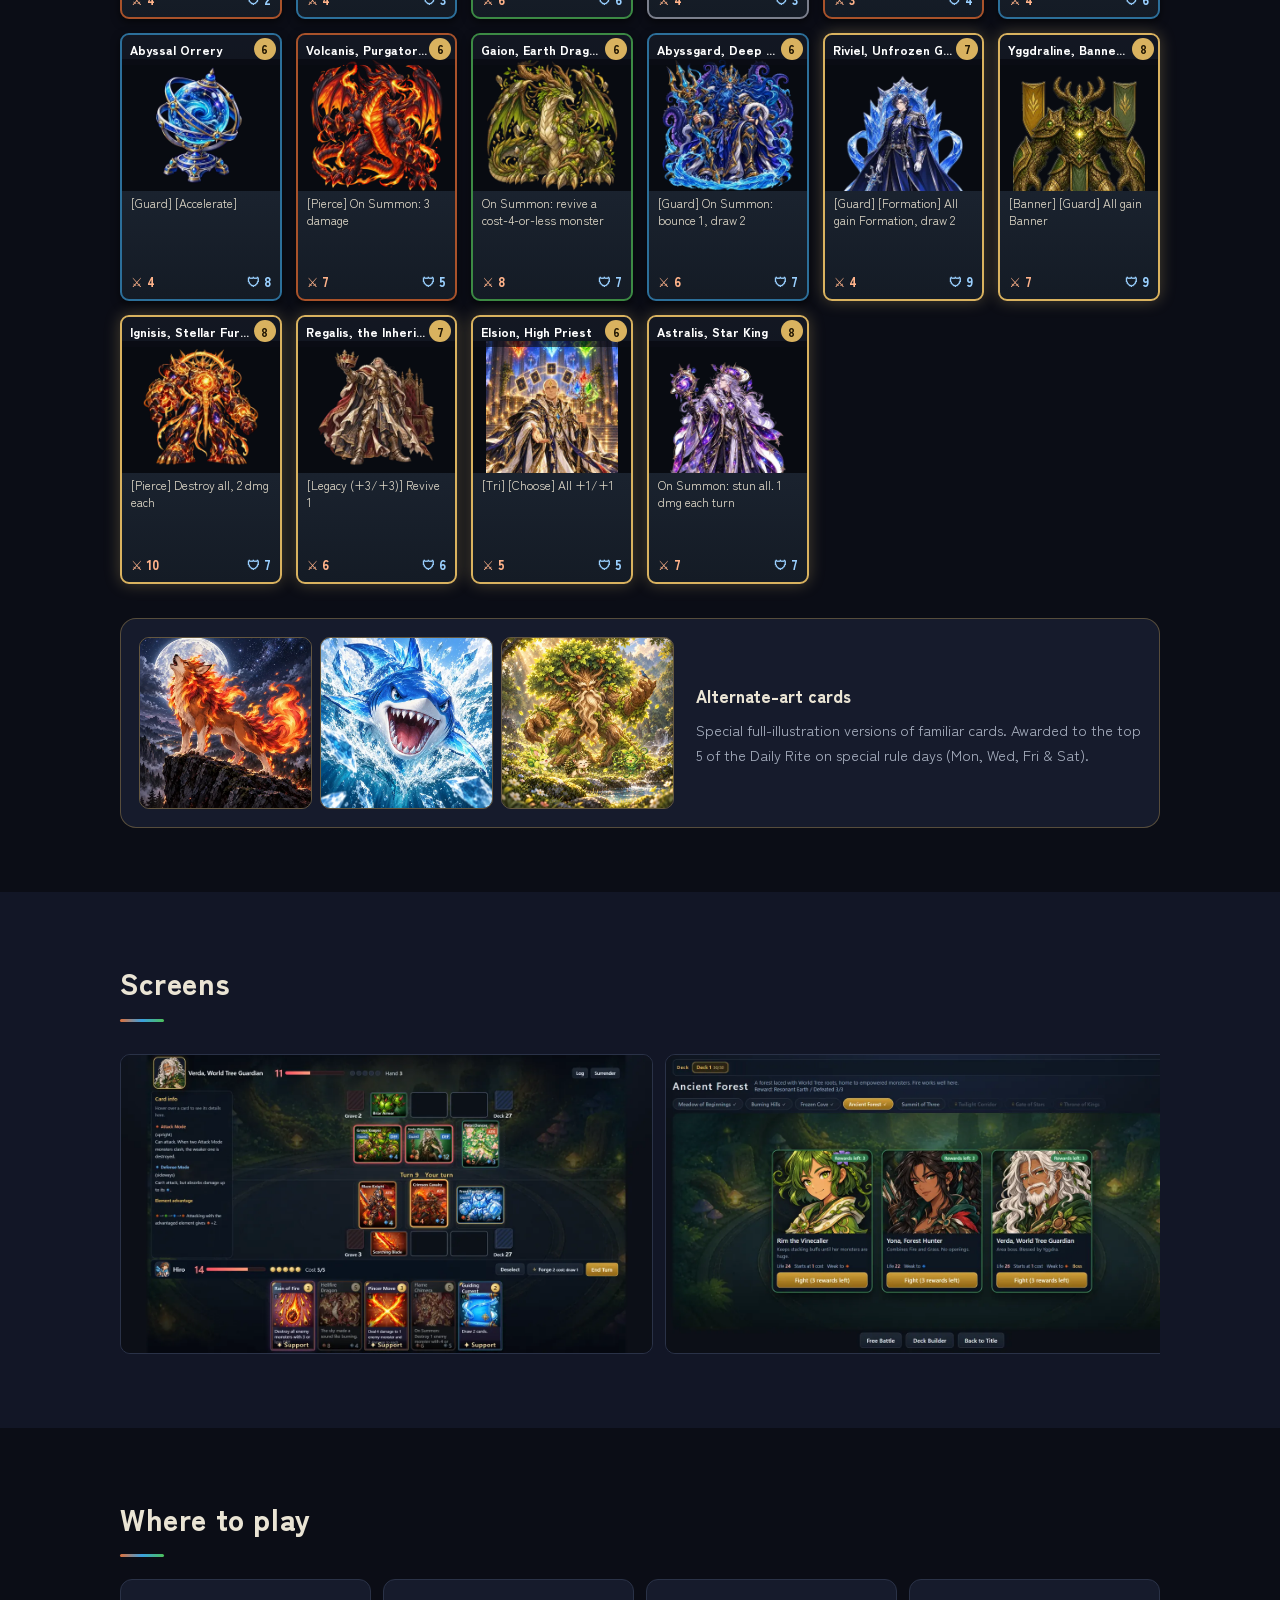
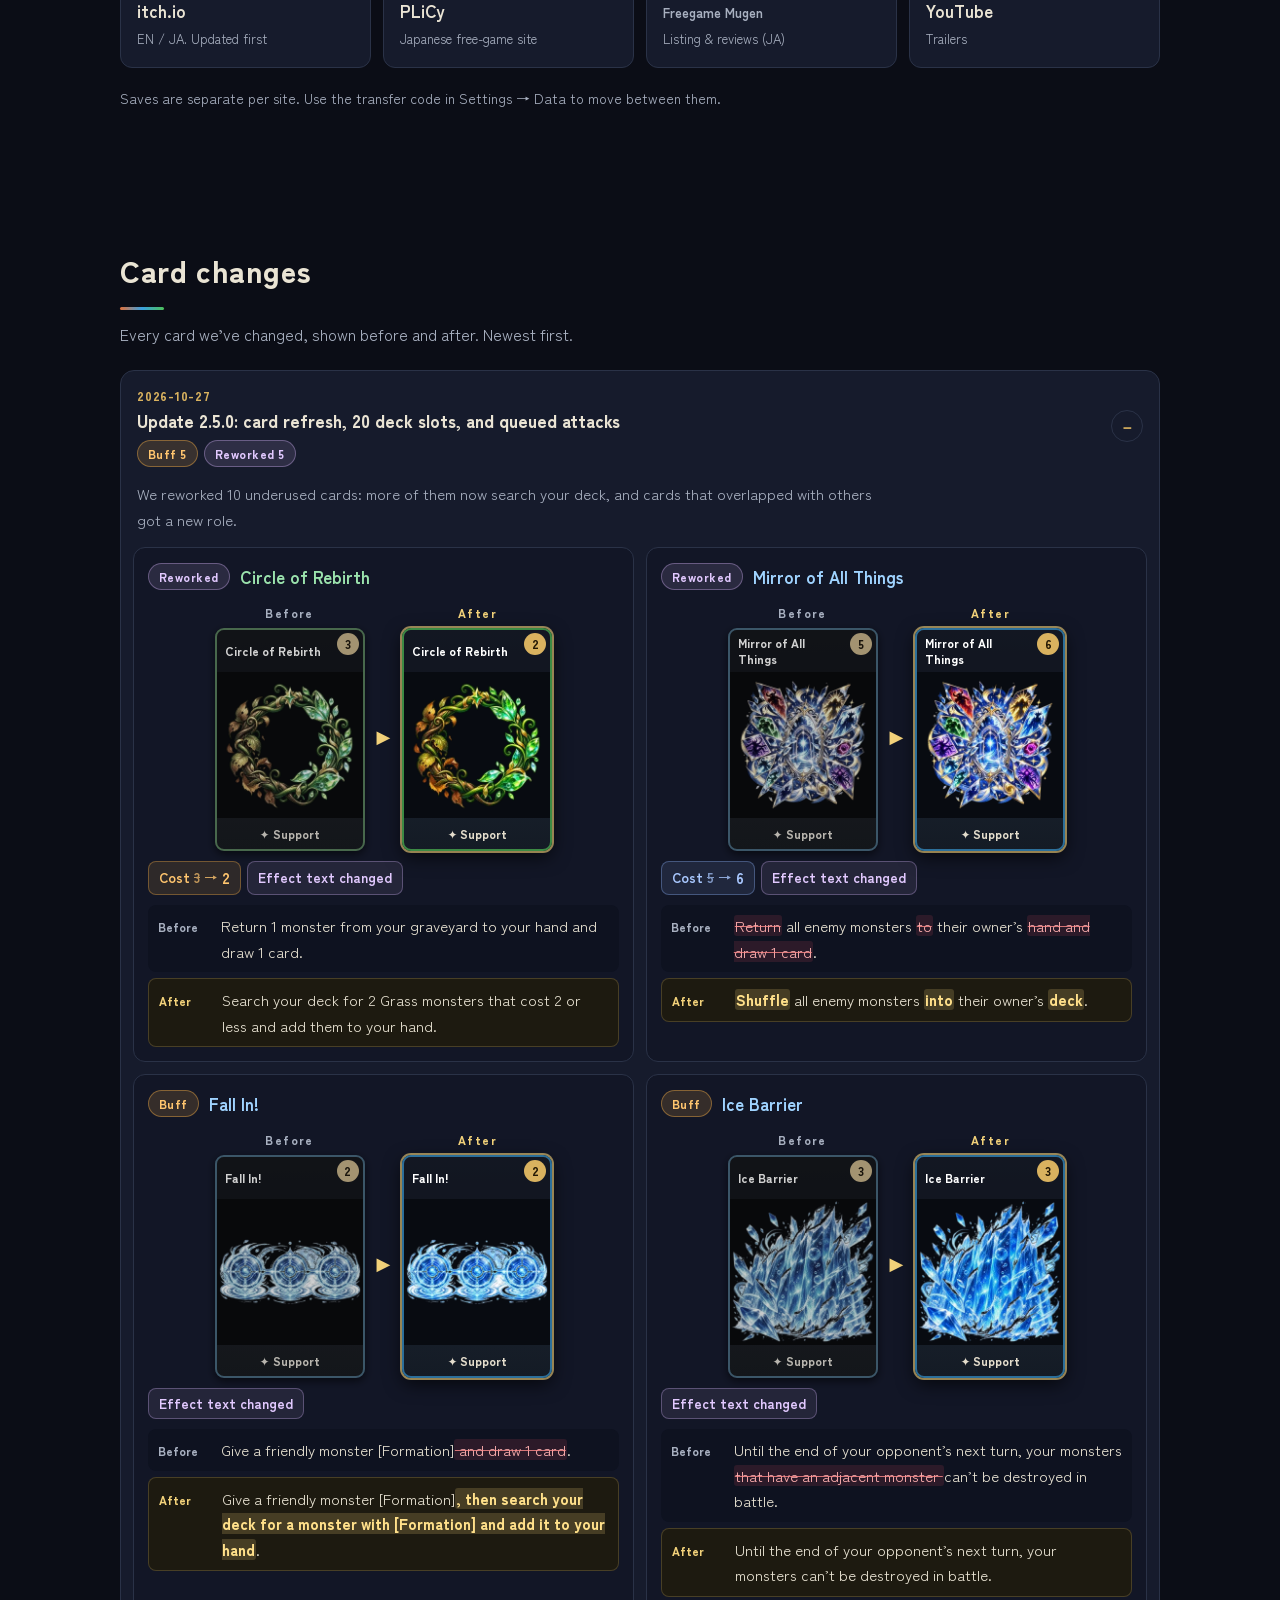
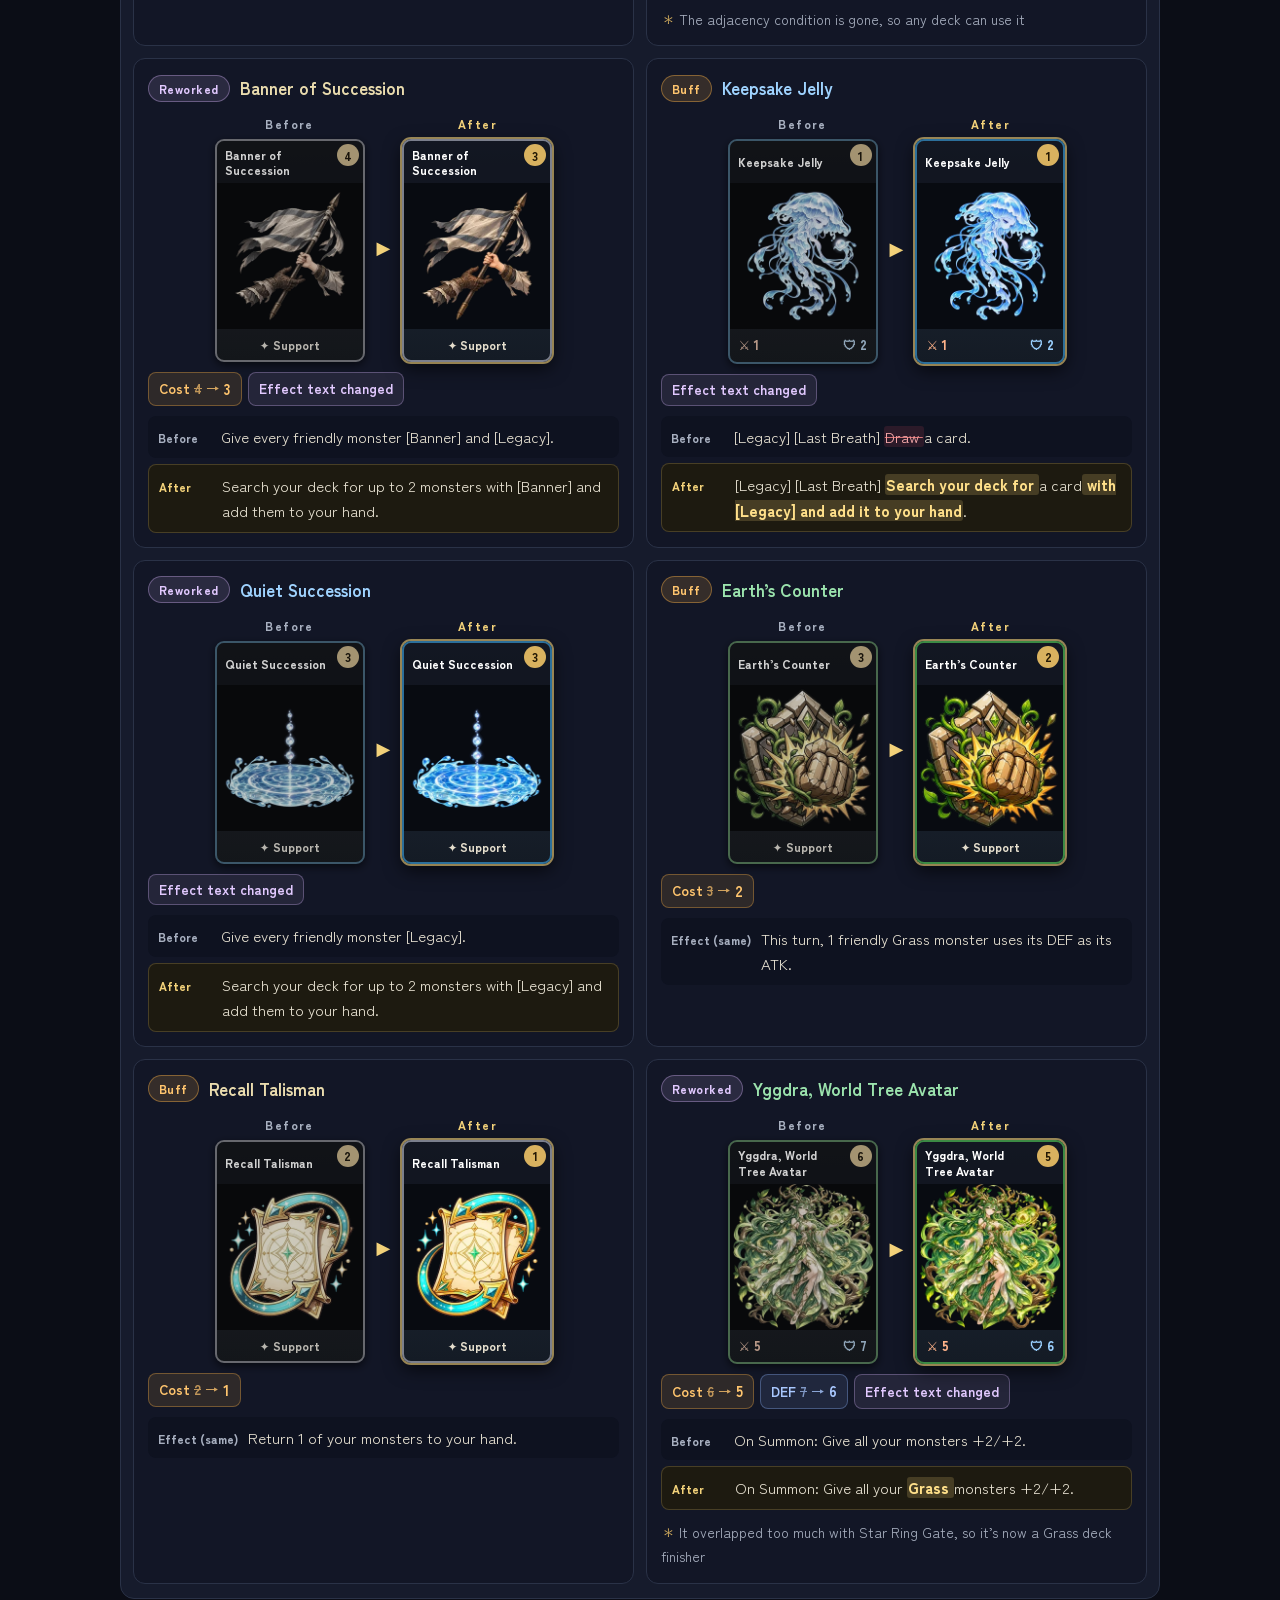
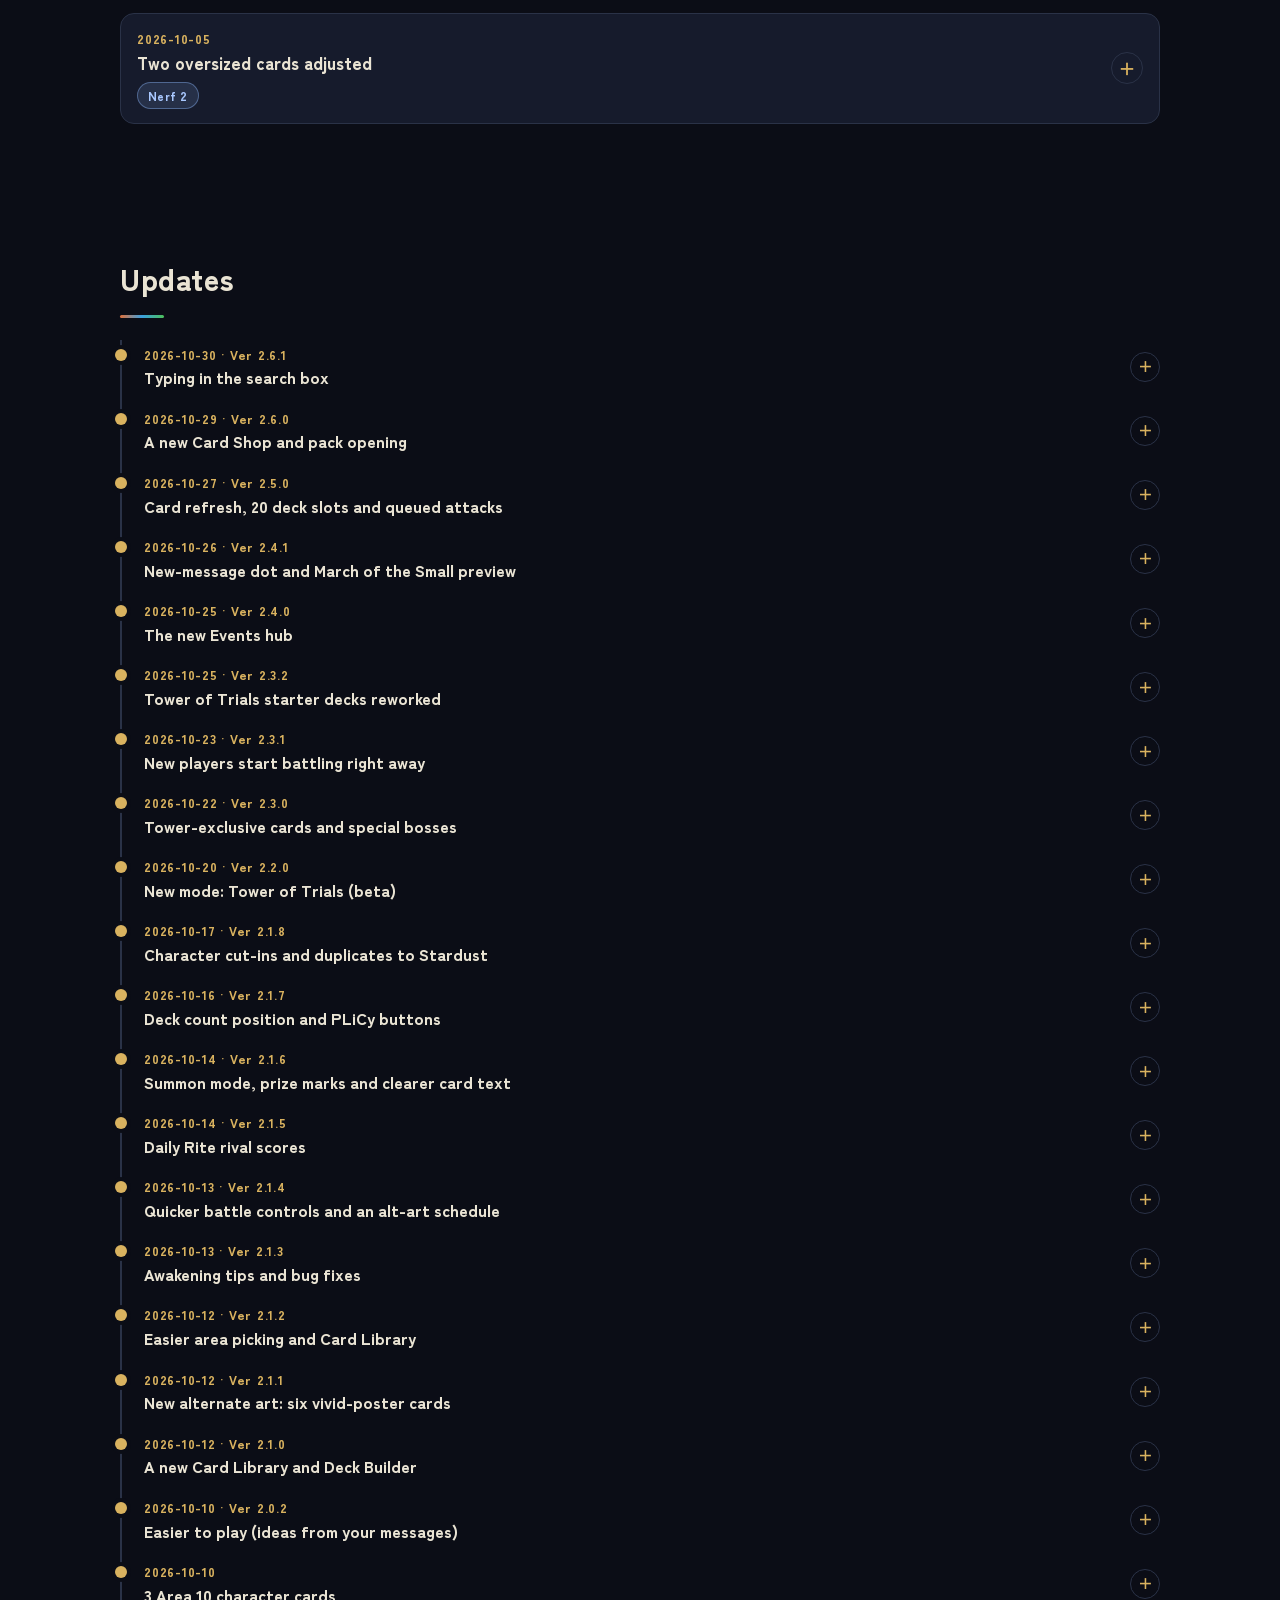
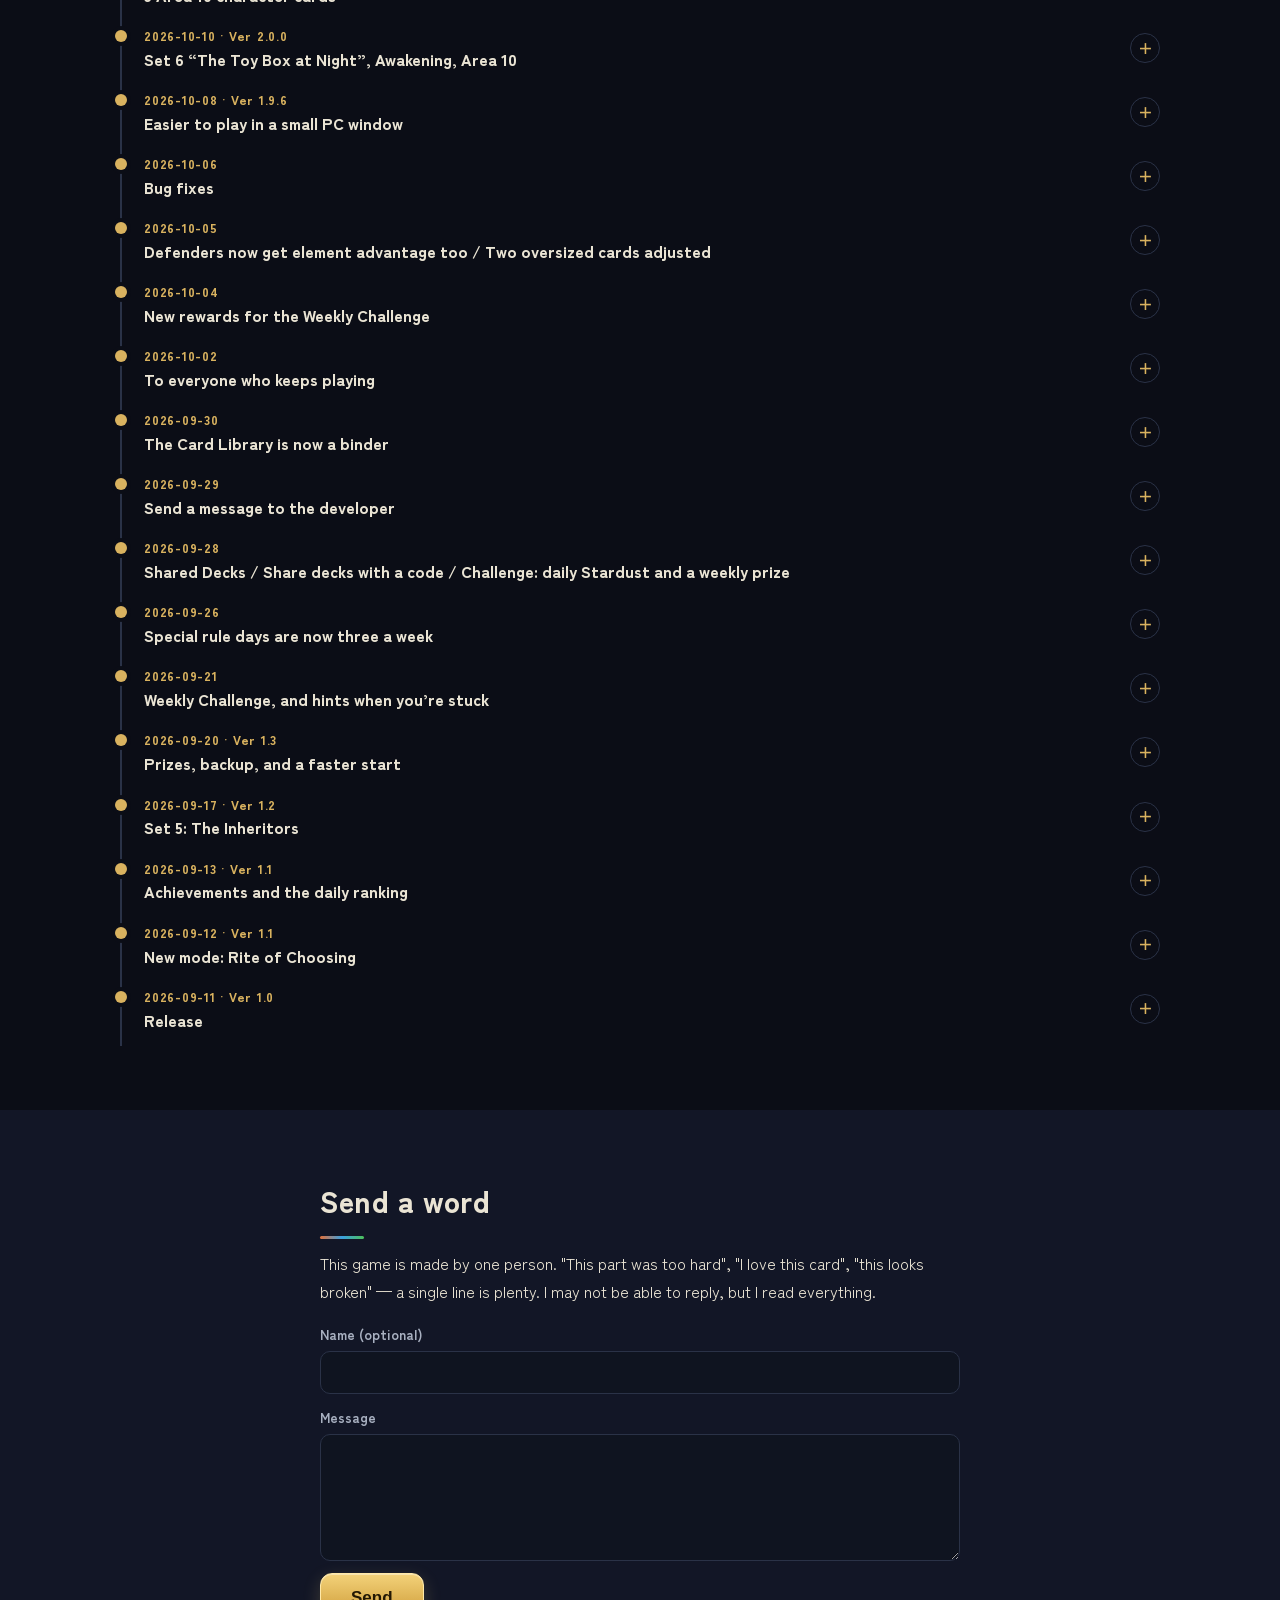
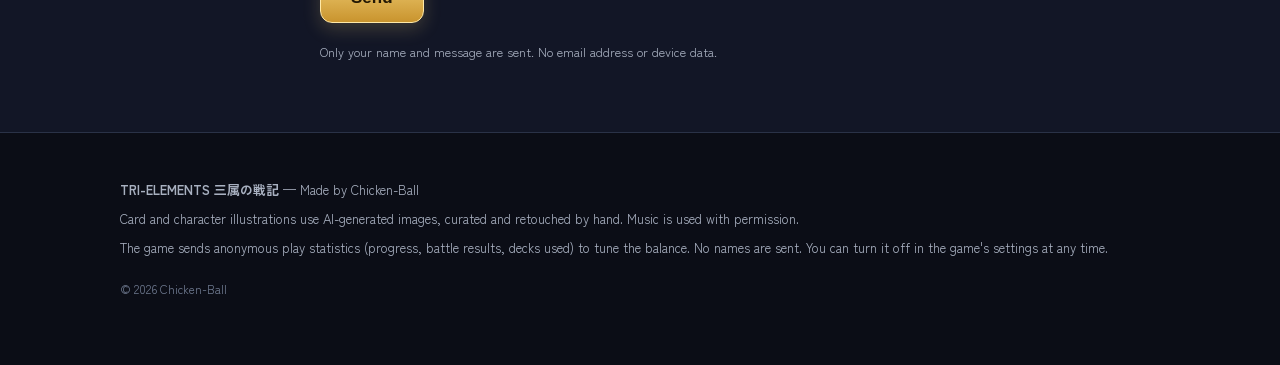
==== commit 91d4379e: "Card changes section (before/after cards with art, from the game's balance notes); author word: bala" ====
--- a/index.html
+++ b/index.html
@@ -29,6 +29,7 @@
     <a href="#modes"><span lang="ja">モード</span><span lang="en">Modes</span></a>
     <a href="#rivals"><span lang="ja">ライバル</span><span lang="en">Rivals</span></a>
     <a href="#cards"><span lang="ja">カード</span><span lang="en">Cards</span></a>
+    <a href="#balance"><span lang="ja">カードの調整</span><span lang="en">Card changes</span></a>
     <a href="#updates"><span lang="ja">更新履歴</span><span lang="en">Updates</span></a>
     <a href="#voice"><span lang="ja">声を届ける</span><span lang="en">Feedback</span></a>
   </nav>
@@ -192,6 +193,16 @@
   </div>
 </section>
 
+<!-- ===== カードの調整（中身は balance.js。ゲームの src/game/balance_notes.js から tools/site_balance.mjs で作る） ===== -->
+<section id="balance" class="balance">
+  <div class="wrap">
+    <h2><span lang="ja">カードの調整</span><span lang="en">Card changes</span></h2>
+    <p class="sub" lang="ja">カードの効果や数字を変えたときの、調整前と調整後です。新しいものが上です。</p>
+    <p class="sub" lang="en">Every card we’ve changed, shown before and after. Newest first.</p>
+    <div id="ballist" class="ballist"></div>
+  </div>
+</section>
+
 <!-- ===== 更新履歴 ===== -->
 <section id="updates" class="updates">
   <div class="wrap">
@@ -234,6 +245,7 @@
 </footer>
 
 <script src="decks.js"></script>
+<script src="balance.js"></script>
 <script src="app.js"></script>
 </body>
 </html>
--- a/style.css
+++ b/style.css
@@ -36,11 +36,13 @@
 .brand{display:flex;align-items:center;gap:8px;color:var(--ink);text-decoration:none;font-weight:900;letter-spacing:.06em}
 .brand img{border-radius:6px}
 .menu{display:flex;gap:18px;margin-left:auto;font-size:14px}
-.menu a{color:var(--sub);text-decoration:none;font-weight:700}
+.menu a{color:var(--sub);text-decoration:none;font-weight:700;white-space:nowrap}
 .menu a:hover{color:var(--ink)}
 .tools{display:flex;align-items:center;gap:10px}
 .lang{background:none;border:1px solid var(--line);color:var(--sub);border-radius:999px;padding:4px 12px;font:700 13px var(--font);cursor:pointer}
 .lang:hover{color:var(--ink);border-color:var(--sub)}
+/* メニューが8つになったので、狭いPCでは少し詰め、820px 以下は ≡ に（2026-10-30。前は 760〜800px で2行に折れていた） */
+@media (max-width:1100px){ .menu{gap:13px;font-size:13.5px} }
 /* スマホ：≡ で開くメニュー（2026-09-22） */
 .burger{display:none;width:38px;height:34px;padding:8px 9px;border:1px solid var(--line);border-radius:9px;background:none;cursor:pointer;flex-direction:column;justify-content:space-between}
 .burger span{display:block;height:2px;border-radius:2px;background:var(--ink);transition:transform .2s,opacity .2s}
@@ -48,7 +50,7 @@
 .burger[aria-expanded="true"] span:nth-child(2){opacity:0}
 .burger[aria-expanded="true"] span:nth-child(3){transform:translateY(-7px) rotate(-45deg)}
 .burger:focus-visible,.lang:focus-visible{outline:2px solid var(--gold2);outline-offset:2px}
-@media (max-width:760px){
+@media (max-width:820px){
   .top{gap:10px;padding:10px 16px}
   .burger{display:flex}
   .tools{margin-left:auto}
@@ -219,3 +221,65 @@
 .timeline details summary:focus-visible{outline:2px solid var(--gold);outline-offset:4px;border-radius:6px}
 .timeline details ul{margin:6px 0 8px}
 @media (prefers-reduced-motion:reduce){.timeline details summary::after{transition:none}}
+
+/* ---- カードの調整（2026-10-30）。強化は琥珀・弱体化は青・変更は藤色（属性の色とかぶらないように） ---- */
+.ballist{display:flex;flex-direction:column;gap:14px;margin-top:22px}
+.balnote{background:var(--panel);border:1px solid var(--line);border-radius:14px}
+.balnote summary{list-style:none;cursor:pointer;display:grid;grid-template-columns:1fr auto;column-gap:12px;align-items:center;padding:14px 16px}
+.balnote summary::-webkit-details-marker{display:none}
+.balnote summary time{font-size:12.5px;color:var(--gold);font-weight:900;letter-spacing:.06em}
+.balnote summary h3{grid-column:1;margin:2px 0 6px;font-size:17px;line-height:1.45}
+.balnote summary .bal-sum{grid-column:1;display:flex;flex-wrap:wrap;gap:6px}
+.balnote summary::after{content:"＋";grid-column:2;grid-row:1 / span 3;width:30px;height:30px;border-radius:50%;border:1px solid var(--line);display:flex;align-items:center;justify-content:center;color:var(--gold);font-weight:900}
+.balnote[open] summary::after{content:"－"}
+.balnote summary:focus-visible{outline:2px solid var(--gold2);outline-offset:-2px;border-radius:14px}
+.bal-intro{margin:0 16px 14px;color:var(--sub);font-size:15px;max-width:760px}
+.balgrid{display:grid;grid-template-columns:repeat(auto-fill,minmax(440px,1fr));gap:12px;padding:0 12px 14px}
+.balitem{display:flex;flex-direction:column;gap:10px;padding:14px;border-radius:12px;background:var(--bg2);border:1px solid var(--line);min-width:0}
+.bal-h{display:flex;align-items:center;gap:10px;flex-wrap:wrap}
+.bal-h h4{margin:0;font-size:17px;color:#fff4d4}
+.bal-h h4.fire{color:#ffb39a}.bal-h h4.water{color:#9fd3ff}.bal-h h4.grass{color:#9be3ad}.bal-h h4.none{color:#eadcae}
+.bal-kind{display:inline-block;padding:2px 10px;border-radius:999px;font-size:12px;font-weight:900;letter-spacing:.04em;white-space:nowrap}
+.bal-kind.up{background:#ffb34726;color:#ffc56e;border:1px solid #ffb34766}
+.bal-kind.down{background:#8fb8ff22;color:#a9c8ff;border:1px solid #8fb8ff66}
+.bal-kind.change{background:#d9b8ff1f;color:#e2c9ff;border:1px solid #d9b8ff59}
+.bal-pair{display:flex;align-items:center;justify-content:center;gap:12px}
+.bal-side{display:flex;flex-direction:column;align-items:center;gap:5px;margin:0}
+.bal-side figcaption{font-size:12px;font-weight:900;letter-spacing:.12em;color:var(--sub)}
+.bal-side.after figcaption{color:var(--gold2)}
+.bal-side .ccard{width:150px;aspect-ratio:auto;display:flex;flex-direction:column}
+.bal-side .ccard .nm{position:static;white-space:normal;overflow:visible;min-height:42px;display:flex;align-items:center;padding:5px 32px 5px 8px;font-size:12px;line-height:1.3}
+.bal-side .ccard img{height:auto;aspect-ratio:1;margin-top:0}
+.bal-side .ccard .st{position:static}
+.bal-side .ccard .st.sup{justify-content:center;color:#e4ddcc;font-size:12px}
+.bal-side.before .ccard{filter:saturate(.5) brightness(.82)}
+.bal-side.after .ccard{box-shadow:0 0 0 2px #f3d27a99,0 6px 18px #000a}
+.bal-arrow{color:var(--gold2);font-size:18px;padding-top:18px}
+.bal-chips{display:flex;flex-wrap:wrap;gap:6px}
+.bal-chips:empty{display:none}
+.bal-chip{display:inline-flex;align-items:center;gap:4px;padding:3px 10px;border-radius:8px;font-size:13.5px;font-weight:700;font-variant-numeric:tabular-nums}
+.bal-chip s{opacity:.7}.bal-chip i{font-style:normal;opacity:.8}.bal-chip b{font-size:15px}
+.bal-chip.up{background:#ffb3471f;color:#ffc56e;border:1px solid #ffb34755}
+.bal-chip.down{background:#8fb8ff1c;color:#a9c8ff;border:1px solid #8fb8ff55}
+.bal-chip.eff{background:#d9b8ff17;color:#e2c9ff;border:1px solid #d9b8ff4d}
+.bal-text{display:flex;flex-direction:column;gap:6px}
+.bt-row{display:flex;gap:10px;align-items:flex-start;padding:8px 10px;border-radius:8px;background:#0e1220}
+.bt-row.after{background:#1d1a10;border:1px solid #f3d27a33}
+.bt-lab{flex:none;width:4.4em;font-size:12px;font-weight:900;color:var(--sub);padding-top:3px}
+.bt-row.after .bt-lab{color:var(--gold2)}
+.bt-row.same .bt-lab{width:auto;min-width:4.4em}
+.bt-row p{margin:0;font-size:15px;line-height:1.7;color:var(--ink)}
+.bt-row del{text-decoration:line-through;text-decoration-color:#ff8a8acc;color:#ffb0b0;background:#ff556620;border-radius:3px;padding:0 1px}
+.bt-row ins{text-decoration:none;color:#ffe08a;background:#f3d27a30;border-radius:3px;padding:0 1px;font-weight:900}
+.bal-why{margin:0;font-size:14px;color:var(--sub)}
+.bal-why::before{content:"＊ ";color:var(--gold)}
+@media (max-width:520px){
+  .balgrid{grid-template-columns:1fr;padding:0 8px 10px}
+  .balnote summary{padding:12px}
+  .bal-intro{margin:0 12px 12px;font-size:14px}
+  .balitem{padding:12px 10px}
+  .bal-side .ccard{width:132px}
+  .bal-pair{gap:8px}
+  .bt-row p{font-size:14px}
+}
+@media (max-width:370px){ .bal-side .ccard{width:120px} .bal-side .ccard .nm{font-size:11px;padding-right:28px} }
